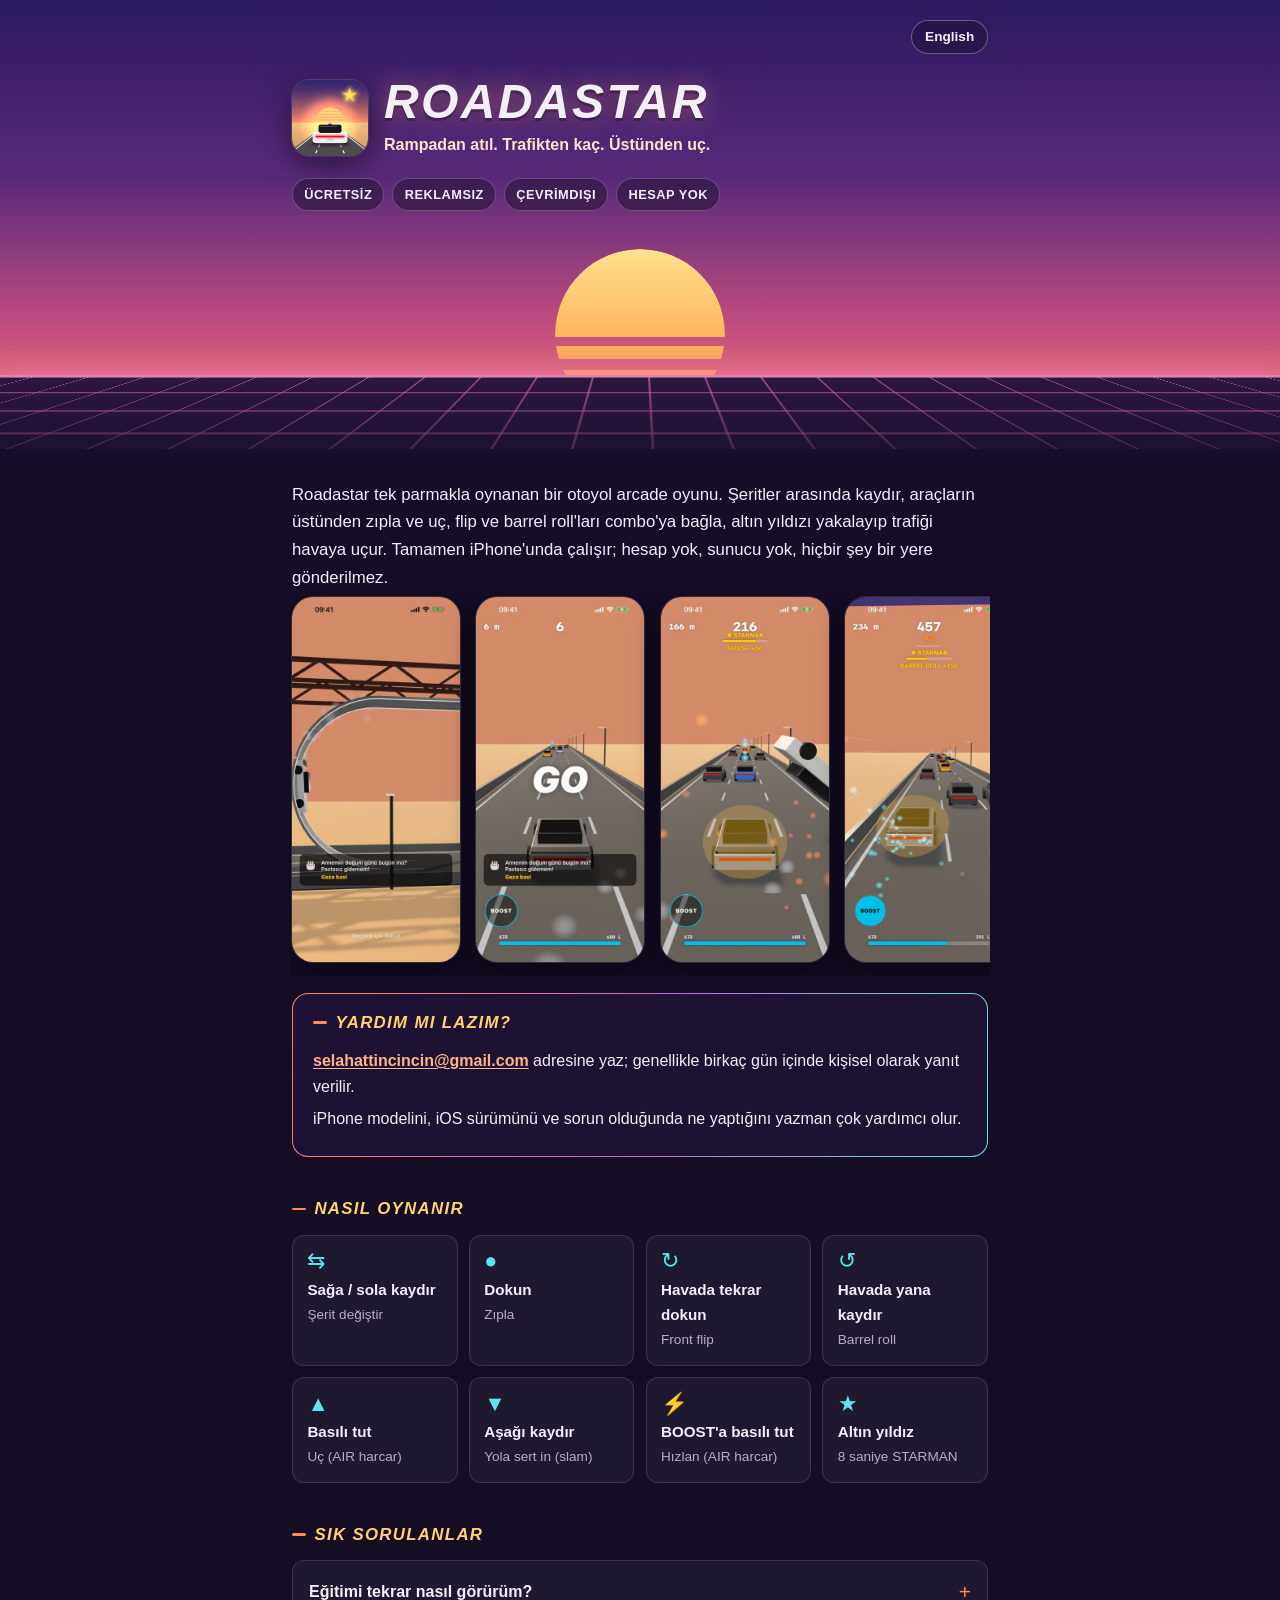
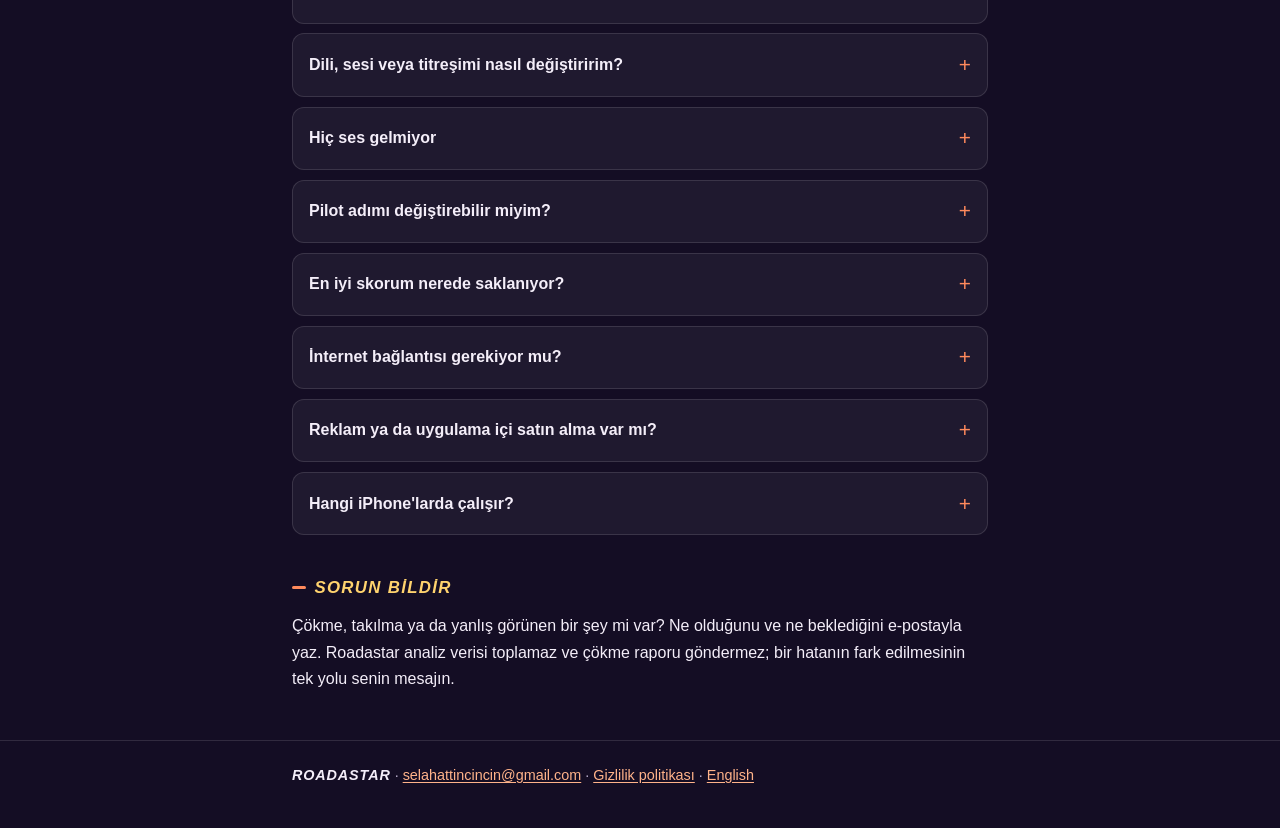
==== tr/index.html @ bf873c93 "Siteyi güncelle (proje f4aca82)" ====
<!doctype html>
<html lang="tr">
<head>
<meta charset="utf-8">
<meta name="viewport" content="width=device-width, initial-scale=1">
<title>Roadastar — Destek</title>
<meta name="description" content="Roadastar destek: nasıl oynanır, ayarlar ve iletişim.">
<meta name="theme-color" content="#2a1a5e">
<link rel="icon" href="../img/icon.png">
<link rel="stylesheet" href="../style.css">
</head>
<body>

<header class="hero">
  <div class="wrap">
    <nav class="topbar"><a class="lang" href="../" hreflang="en">English</a></nav>
    <div class="brand">
      <img src="../img/icon.png" alt="Roadastar uygulama ikonu">
      <div>
        <h1 class="logo">Roadastar</h1>
        <p class="tagline">Rampadan atıl. Trafikten kaç. Üstünden uç.</p>
      </div>
    </div>
    <ul class="chips">
      <li>Ücretsiz</li><li>Reklamsız</li><li>Çevrimdışı</li><li>Hesap yok</li>
    </ul>
  </div>
  <div class="scene" aria-hidden="true"><div class="sun"></div><div class="ground"><div class="grid"></div></div></div>
</header>

<main class="wrap">
  <p class="intro">Roadastar tek parmakla oynanan bir otoyol arcade oyunu. Şeritler arasında kaydır, araçların üstünden
  zıpla ve uç, flip ve barrel roll'ları combo'ya bağla, altın yıldızı yakalayıp trafiği havaya uçur. Tamamen
  iPhone'unda çalışır; hesap yok, sunucu yok, hiçbir şey bir yere gönderilmez.</p>

  <div class="shots" aria-label="Ekran görüntüleri">
    <img src="../img/tr-01.jpg" alt="Tur, rampada baş aşağı başlıyor" loading="lazy">
    <img src="../img/tr-02.jpg" alt="GO: ileride trafikle otoyol" loading="lazy">
    <img src="../img/tr-03.jpg" alt="Altın haleli STARMAN modu" loading="lazy">
    <img src="../img/tr-04.jpg" alt="Combo ve boost" loading="lazy">
  </div>

  <section class="panel help">
    <h2>Yardım mı lazım?</h2>
    <p><a class="mail" href="mailto:selahattincincin@gmail.com">selahattincincin@gmail.com</a> adresine yaz; genellikle birkaç gün içinde kişisel olarak yanıt verilir.</p>
    <p>iPhone modelini, iOS sürümünü ve sorun olduğunda ne yaptığını yazman çok yardımcı olur.</p>
  </section>

  <h2>Nasıl oynanır</h2>
  <ul class="controls">
    <li><span class="g">⇆</span><b>Sağa / sola kaydır</b><span>Şerit değiştir</span></li>
    <li><span class="g">●</span><b>Dokun</b><span>Zıpla</span></li>
    <li><span class="g">↻</span><b>Havada tekrar dokun</b><span>Front flip</span></li>
    <li><span class="g">↺</span><b>Havada yana kaydır</b><span>Barrel roll</span></li>
    <li><span class="g">▲</span><b>Basılı tut</b><span>Uç (AIR harcar)</span></li>
    <li><span class="g">▼</span><b>Aşağı kaydır</b><span>Yola sert in (slam)</span></li>
    <li><span class="g">⚡</span><b>BOOST'a basılı tut</b><span>Hızlan (AIR harcar)</span></li>
    <li><span class="g">★</span><b>Altın yıldız</b><span>8 saniye STARMAN</span></li>
  </ul>

  <h2>Sık sorulanlar</h2>

  <details>
    <summary>Eğitimi tekrar nasıl görürüm?</summary>
    <p>Ana menüde <strong>Nasıl oynanır?</strong>'a dokun ya da profilini açıp <strong>Eğitimi tekrar oyna</strong>'yı seç.
    Açılıştaki rampa sahnesinde ekrana dokunursan doğrudan yola geçersin.</p>
  </details>

  <details>
    <summary>Dili, sesi veya titreşimi nasıl değiştiririm?</summary>
    <p>Ana menünün sol üstündeki profil düğmesine dokun. Sistem, Türkçe ve English arasında geç, sesi aç/kapat,
    motor ve efekt seslerini ayrı ayarla ya da titreşimi kapat. Sağ üstteki hoparlör düğmesi her şeyi tek dokunuşla susturur.</p>
  </details>

  <details>
    <summary>Hiç ses gelmiyor</summary>
    <p>Profilde <strong>Ses açık</strong>'ın açık, iki ses kaydırıcısının da sıfırın üstünde olduğuna bak.
    Roadastar iPhone'un sessiz moduna uyar; sessiz modu kapatıp sesi aç.</p>
  </details>

  <details>
    <summary>Pilot adımı değiştirebilir miyim?</summary>
    <p>Evet. Profilini aç, adı düzenle ve <strong>Kaydet</strong>'e dokun. Harf, rakam ve alt çizgi; 3–14 karakter.
    Adın yanındaki numara değişmez.</p>
  </details>

  <details>
    <summary>En iyi skorum nerede saklanıyor?</summary>
    <p>Yalnızca iPhone'unda. Hesap olmadığı için skorlar başka cihaza taşınmaz; uygulamayı silersen skorlar da silinir.
    Ayrıntısı <a href="privacy.html">gizlilik politikasında</a>.</p>
  </details>

  <details>
    <summary>İnternet bağlantısı gerekiyor mu?</summary>
    <p>Hayır. Oyunun tamamı cihazda çalışır, uçak modunda da oynanır.</p>
  </details>

  <details>
    <summary>Reklam ya da uygulama içi satın alma var mı?</summary>
    <p>Hayır. Reklam, uygulama içi satın alma ya da abonelik yok.</p>
  </details>

  <details>
    <summary>Hangi iPhone'larda çalışır?</summary>
    <p>iOS 18 veya üstü olan her iPhone'da. Oyun dikey kullanım için tasarlandı.</p>
  </details>

  <h2>Sorun bildir</h2>
  <p>Çökme, takılma ya da yanlış görünen bir şey mi var? Ne olduğunu ve ne beklediğini e-postayla yaz. Roadastar analiz
  verisi toplamaz ve çökme raporu göndermez; bir hatanın fark edilmesinin tek yolu senin mesajın.</p>
</main>

<footer>
  <div class="wrap">
    <span class="logo-sm">ROADASTAR</span> ·
    <a href="mailto:selahattincincin@gmail.com">selahattincincin@gmail.com</a> ·
    <a href="privacy.html">Gizlilik politikası</a> ·
    <a href="../" hreflang="en">English</a>
  </div>
</footer>
</body>
</html>
---- style.css ----
/* Roadastar — destek ve gizlilik sayfaları. Oyunun gün batımı paleti; harici font/kaynak yok. */

:root {
  color-scheme: dark;
  --bg: #140d24;
  --bg-2: #1d1233;
  --panel: rgba(255, 255, 255, 0.05);
  --line: rgba(255, 255, 255, 0.12);
  --fg: #f4eef9;
  --muted: #b8adca;
  --accent: #ff8a5c;   /* gün batımı turuncusu */
  --accent-2: #c86dd7; /* gökyüzü moru */
  --gold: #ffd36e;     /* STARMAN altını */
  --cyan: #5fe3f0;     /* AIR / BOOST */
  --link: #ffb38a;
  --radius: 16px;
}

* { box-sizing: border-box; }

html { background: var(--bg); }

body {
  margin: 0;
  font: 16px/1.65 -apple-system, BlinkMacSystemFont, "Segoe UI", Roboto, sans-serif;
  color: var(--fg);
  background: linear-gradient(180deg, var(--bg-2) 0, var(--bg) 40rem);
}

a { color: var(--link); text-underline-offset: 2px; }
a:hover { color: var(--gold); }

.wrap { max-width: 46rem; margin: 0 auto; padding: 0 1.25rem; }

/* ---------- Hero: gün batımı, retro güneş, yol ızgarası ---------- */

.hero {
  position: relative;
  overflow: hidden;
  padding: 1.25rem 0 0;
  background: linear-gradient(180deg, #2a1a5e 0%, #5a2a7a 40%, #c8507e 75%, #ff9a62 100%);
}

.topbar { display: flex; justify-content: flex-end; }
.lang {
  font-size: 0.85rem; font-weight: 600; text-decoration: none; color: var(--fg);
  padding: 0.3rem 0.8rem; border: 1px solid rgba(255, 255, 255, 0.3); border-radius: 999px;
  background: rgba(20, 13, 36, 0.35); backdrop-filter: blur(6px);
}
.lang:hover { color: var(--gold); border-color: var(--gold); }

.brand { position: relative; z-index: 2; display: flex; align-items: center; gap: 1rem; margin-top: 1.5rem; }
.brand img {
  width: 76px; height: 76px; border-radius: 18px;
  box-shadow: 0 10px 30px rgba(0, 0, 0, 0.45), 0 0 0 1px rgba(255, 255, 255, 0.15);
}
.logo {
  margin: 0; font-size: clamp(2rem, 7vw, 3rem); line-height: 1;
  font-weight: 900; font-style: italic; letter-spacing: 0.05em; text-transform: uppercase;
  text-shadow: 0 3px 0 rgba(0, 0, 0, 0.25), 0 0 24px rgba(255, 154, 98, 0.45);
}
.tagline { margin: 0.35rem 0 0; font-weight: 600; color: #ffe2cf; }

.chips { position: relative; z-index: 2; display: flex; flex-wrap: wrap; gap: 0.5rem; margin: 1.25rem 0 0; padding: 0; list-style: none; }
.chips li {
  font-size: 0.8rem; font-weight: 700; letter-spacing: 0.04em; text-transform: uppercase;
  padding: 0.3rem 0.7rem; border-radius: 999px;
  background: rgba(20, 13, 36, 0.45); border: 1px solid rgba(255, 255, 255, 0.22);
}

/* Güneş sahnenin içinde kalır; alt kısmı zeminin arkasına batar */
.scene { position: relative; height: 230px; margin-top: 0.5rem; }
.sun {
  position: absolute; left: 50%; bottom: 30px; width: 170px; height: 170px; transform: translateX(-50%);
  border-radius: 50%;
  background: linear-gradient(180deg, #ffe08a 0%, #ffb35c 55%, #ff7a6b 100%);
  box-shadow: 0 0 60px rgba(255, 170, 100, 0.55);
  -webkit-mask-image: linear-gradient(180deg, #000 0 52%, transparent 52% 57%, #000 57% 65%, transparent 65% 71%, #000 71% 78%, transparent 78% 85%, #000 85% 91%, transparent 91%);
          mask-image: linear-gradient(180deg, #000 0 52%, transparent 52% 57%, #000 57% 65%, transparent 65% 71%, #000 71% 78%, transparent 78% 85%, #000 85% 91%, transparent 91%);
}
.ground {
  position: absolute; left: 0; right: 0; bottom: 0; height: 74px; overflow: hidden;
  background: linear-gradient(180deg, #2b1640, var(--bg-2));
  border-top: 2px solid rgba(255, 150, 200, 0.85);
  box-shadow: 0 -6px 24px rgba(255, 120, 190, 0.45);
}
.grid {
  position: absolute; left: -50%; right: -50%; top: 0; height: 150px;
  background-image:
    linear-gradient(rgba(255, 120, 190, 0.55) 2px, transparent 2px),
    linear-gradient(90deg, rgba(255, 120, 190, 0.55) 2px, transparent 2px);
  background-size: 56px 26px;
  transform: perspective(260px) rotateX(58deg);
  transform-origin: top;
  -webkit-mask-image: linear-gradient(180deg, #000, transparent 95%);
          mask-image: linear-gradient(180deg, #000, transparent 95%);
}

/* ---------- İçerik ---------- */

main { padding-bottom: 4rem; }
.intro { font-size: 1.05rem; margin: 2rem 0 0; }

h2 {
  margin: 2.6rem 0 0.9rem; font-size: 1.05rem; line-height: 1.3;
  font-weight: 900; font-style: italic; letter-spacing: 0.08em; text-transform: uppercase;
  color: var(--gold);
}
h2::before { content: ""; display: inline-block; width: 0.9rem; height: 0.18rem; margin: 0 0.5rem 0.25rem 0; background: var(--accent); border-radius: 2px; }
h3 { margin: 0; font-size: 1rem; line-height: 1.35; }

.panel {
  background: var(--panel); border: 1px solid var(--line); border-radius: var(--radius);
  padding: 1.1rem 1.25rem; margin: 1rem 0;
}

/* Yardım kartı: degrade çerçeve */
.help {
  border: 1.5px solid transparent;
  background:
    linear-gradient(var(--bg-2), var(--bg-2)) padding-box,
    linear-gradient(110deg, var(--accent), var(--accent-2), var(--cyan)) border-box;
}
.help h2 { margin-top: 0; }
.help p { margin: 0.35rem 0; }
.mail { font-weight: 700; }

/* Ekran görüntüleri şeridi */
.shots {
  display: flex; gap: 0.9rem; overflow-x: auto; scroll-snap-type: x mandatory;
  padding: 0.25rem 0.1rem 0.9rem; margin: 0 -0.1rem;
}
.shots img {
  flex: 0 0 auto; width: 170px; height: auto; border-radius: 22px; scroll-snap-align: start;
  border: 1px solid var(--line); box-shadow: 0 12px 28px rgba(0, 0, 0, 0.45);
}

/* Kontrol kartları */
.controls { display: grid; grid-template-columns: repeat(auto-fit, minmax(150px, 1fr)); gap: 0.7rem; margin: 0; padding: 0; list-style: none; }
.controls li {
  display: flex; flex-direction: column; gap: 0.15rem;
  padding: 0.8rem 0.9rem; border-radius: 12px; background: var(--panel); border: 1px solid var(--line);
}
.controls .g { font-size: 1.35rem; line-height: 1.2; color: var(--cyan); }
.controls b { font-size: 0.95rem; }
.controls span { font-size: 0.85rem; color: var(--muted); }

/* SSS: açılır sorular */
details {
  background: var(--panel); border: 1px solid var(--line); border-radius: 12px;
  margin: 0.6rem 0; padding: 0 1rem;
}
details[open] { border-color: rgba(255, 138, 92, 0.55); }
summary {
  cursor: pointer; list-style: none; display: flex; justify-content: space-between; align-items: center; gap: 1rem;
  padding: 0.85rem 0; font-weight: 700;
}
summary::-webkit-details-marker { display: none; }
summary::after { content: "+"; font-size: 1.3rem; font-weight: 400; color: var(--accent); transition: transform 0.2s; }
details[open] summary::after { transform: rotate(45deg); }
details p { margin: 0 0 0.9rem; color: #e3dbec; }

/* Gizlilik: özet rozetleri ve tablo */
.facts { display: grid; grid-template-columns: repeat(auto-fit, minmax(140px, 1fr)); gap: 0.6rem; margin: 1.5rem 0 0; padding: 0; list-style: none; }
.facts li {
  padding: 0.75rem 0.85rem; border-radius: 12px; background: var(--panel); border: 1px solid var(--line);
  font-weight: 700; font-size: 0.92rem;
}
.facts li::before { content: "✓"; display: block; color: var(--cyan); font-size: 1.1rem; }

.updated { color: var(--muted); margin: 0.4rem 0 0; font-size: 0.9rem; position: relative; z-index: 2; }

.table-wrap { overflow-x: auto; border: 1px solid var(--line); border-radius: 12px; }
table { width: 100%; border-collapse: collapse; font-size: 0.93rem; }
th, td { text-align: left; vertical-align: top; padding: 0.65rem 0.8rem; }
th { background: rgba(255, 255, 255, 0.06); color: var(--gold); font-weight: 700; font-size: 0.8rem; letter-spacing: 0.05em; text-transform: uppercase; }
tr + tr td { border-top: 1px solid var(--line); }

ul.plain { padding-left: 1.2rem; }
ul.plain li { margin: 0.35rem 0; }
p { margin: 0.6rem 0; }

footer {
  border-top: 1px solid var(--line); margin-top: 3rem; padding: 1.4rem 0 2.5rem;
  color: var(--muted); font-size: 0.9rem;
}
footer .logo-sm { font-weight: 900; font-style: italic; letter-spacing: 0.06em; color: var(--fg); }

@media (max-width: 480px) {
  .brand img { width: 64px; height: 64px; border-radius: 15px; }
  .scene { height: 190px; }
  .sun { width: 140px; height: 140px; bottom: 26px; }
  .ground { height: 60px; }
  .shots img { width: 150px; }
}

@media (prefers-reduced-motion: reduce) {
  summary::after { transition: none; }
}
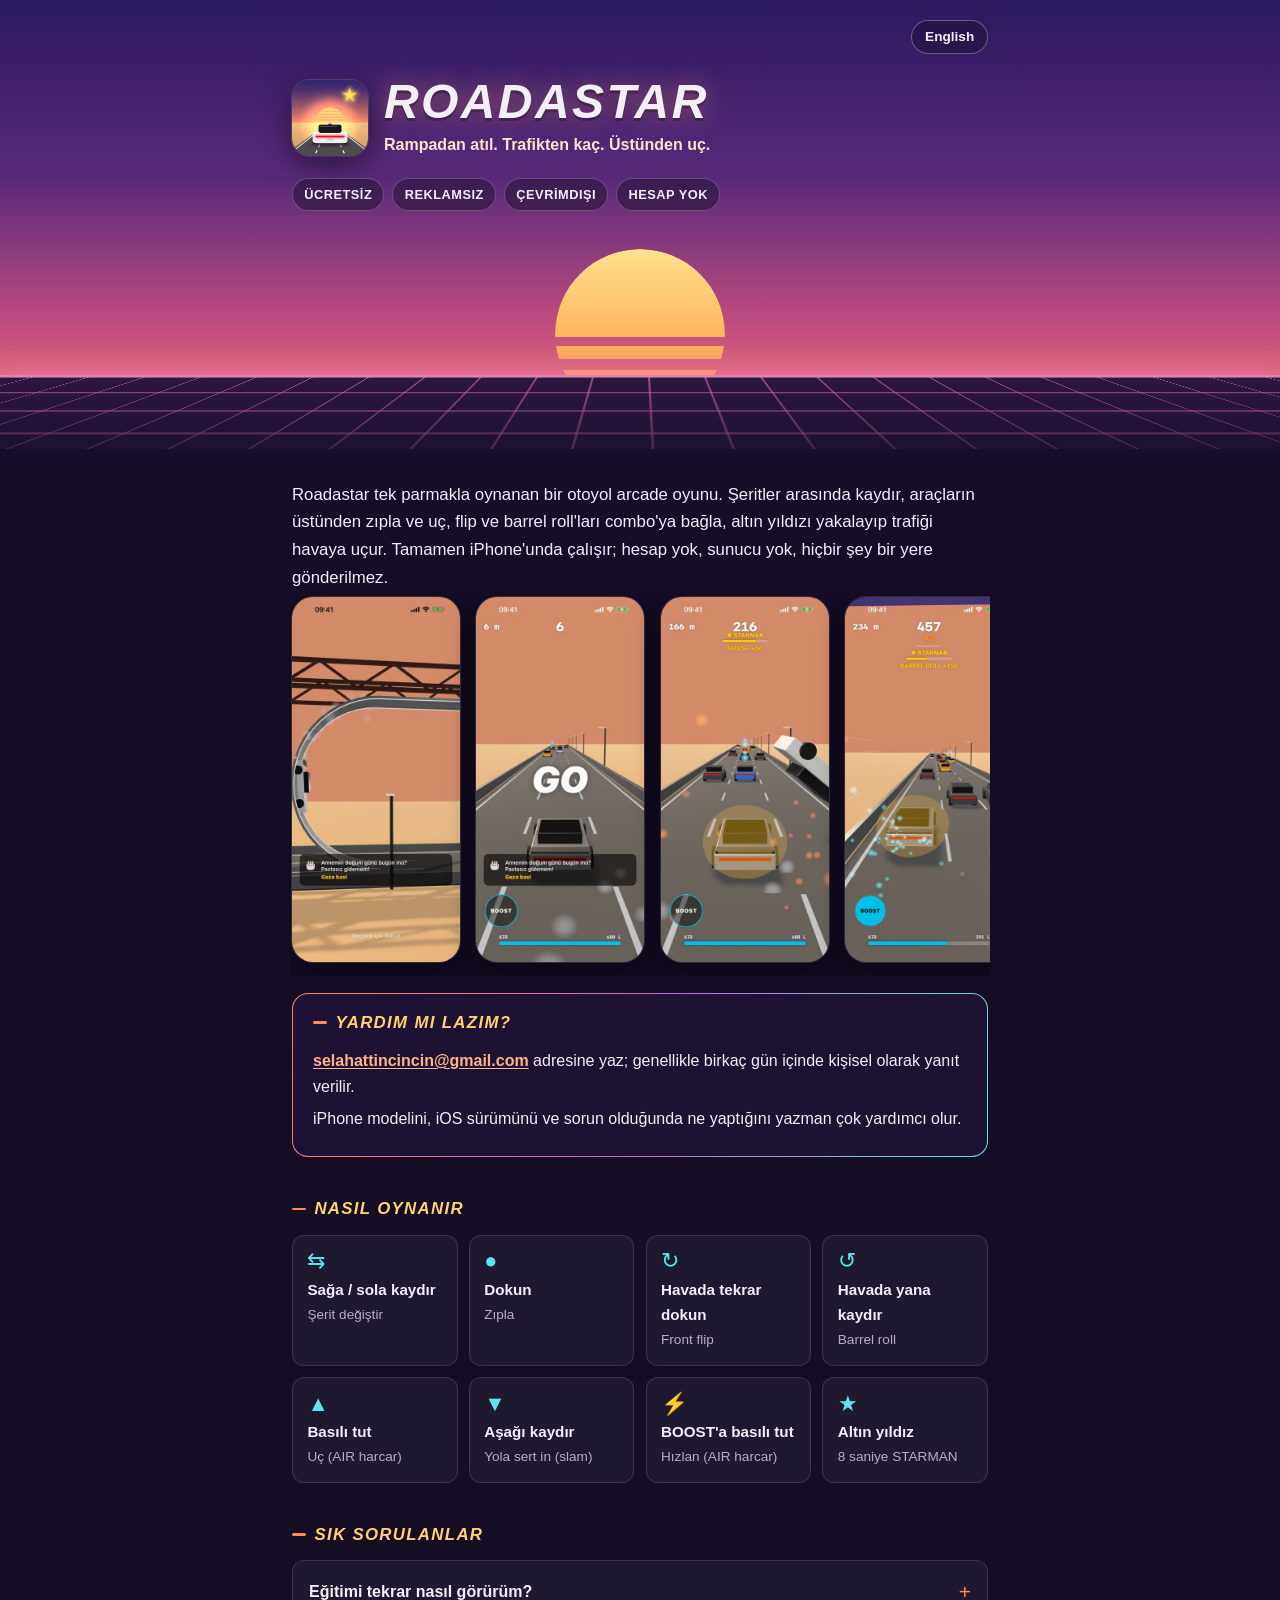
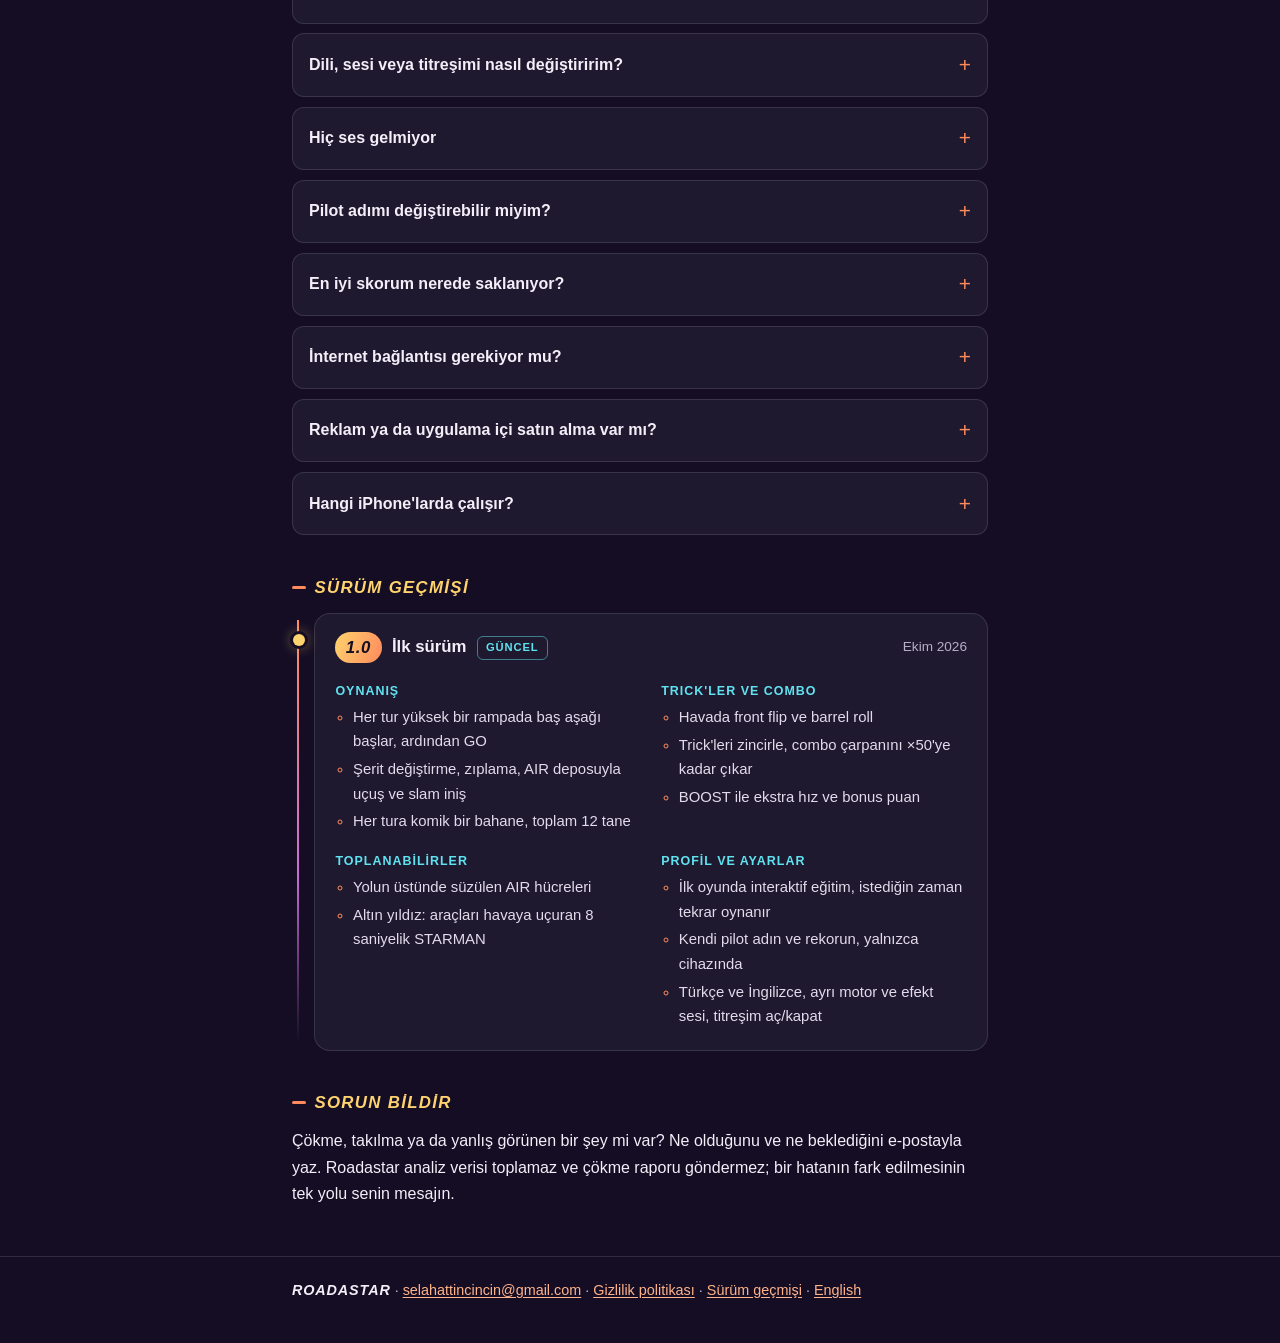
==== commit fc8e6d77: "Siteyi güncelle (proje b431b45)" ====
--- a/tr/index.html
+++ b/tr/index.html
@@ -105,6 +105,51 @@
     <p>iOS 18 veya üstü olan her iPhone'da. Oyun dikey kullanım için tasarlandı.</p>
   </details>
 
+  <h2 id="surum-gecmisi">Sürüm geçmişi</h2>
+  <ol class="releases">
+    <li class="release panel">
+      <div class="release-head">
+        <span class="ver">1.0</span>
+        <h3>İlk sürüm</h3>
+        <span class="tag">Güncel</span>
+        <span class="date">Ekim 2026</span>
+      </div>
+      <div class="changes">
+        <div>
+          <h4>Oynanış</h4>
+          <ul>
+            <li>Her tur yüksek bir rampada baş aşağı başlar, ardından GO</li>
+            <li>Şerit değiştirme, zıplama, AIR deposuyla uçuş ve slam iniş</li>
+            <li>Her tura komik bir bahane, toplam 12 tane</li>
+          </ul>
+        </div>
+        <div>
+          <h4><span lang="en">Trick</span>'ler ve combo</h4>
+          <ul>
+            <li>Havada front flip ve barrel roll</li>
+            <li>Trick'leri zincirle, combo çarpanını ×50'ye kadar çıkar</li>
+            <li>BOOST ile ekstra hız ve bonus puan</li>
+          </ul>
+        </div>
+        <div>
+          <h4>Toplanabilirler</h4>
+          <ul>
+            <li>Yolun üstünde süzülen AIR hücreleri</li>
+            <li>Altın yıldız: araçları havaya uçuran 8 saniyelik STARMAN</li>
+          </ul>
+        </div>
+        <div>
+          <h4>Profil ve ayarlar</h4>
+          <ul>
+            <li>İlk oyunda interaktif eğitim, istediğin zaman tekrar oynanır</li>
+            <li>Kendi pilot adın ve rekorun, yalnızca cihazında</li>
+            <li>Türkçe ve İngilizce, ayrı motor ve efekt sesi, titreşim aç/kapat</li>
+          </ul>
+        </div>
+      </div>
+    </li>
+  </ol>
+
   <h2>Sorun bildir</h2>
   <p>Çökme, takılma ya da yanlış görünen bir şey mi var? Ne olduğunu ve ne beklediğini e-postayla yaz. Roadastar analiz
   verisi toplamaz ve çökme raporu göndermez; bir hatanın fark edilmesinin tek yolu senin mesajın.</p>
@@ -115,6 +160,7 @@
     <span class="logo-sm">ROADASTAR</span> ·
     <a href="mailto:selahattincincin@gmail.com">selahattincincin@gmail.com</a> ·
     <a href="privacy.html">Gizlilik politikası</a> ·
+    <a href="#surum-gecmisi">Sürüm geçmişi</a> ·
     <a href="../" hreflang="en">English</a>
   </div>
 </footer>
--- a/style.css
+++ b/style.css
@@ -145,6 +145,38 @@
 .controls b { font-size: 0.95rem; }
 .controls span { font-size: 0.85rem; color: var(--muted); }
 
+/* Sürüm geçmişi: zaman çizelgesi */
+.releases { margin: 0; padding: 0 0 0 1.4rem; list-style: none; position: relative; }
+.releases::before {
+  content: ""; position: absolute; left: 0.3rem; top: 0.4rem; bottom: 0.4rem; width: 2px;
+  background: linear-gradient(180deg, var(--accent), var(--accent-2) 60%, transparent);
+}
+.release { position: relative; margin: 0 0 1rem; }
+.release::before {
+  content: ""; position: absolute; left: -1.38rem; top: 1.25rem; width: 0.75rem; height: 0.75rem; border-radius: 50%;
+  background: var(--gold); box-shadow: 0 0 0 3px var(--bg), 0 0 14px rgba(255, 211, 110, 0.8);
+}
+.release-head { display: flex; flex-wrap: wrap; align-items: center; gap: 0.4rem 0.65rem; }
+.ver {
+  font-weight: 900; font-style: italic; letter-spacing: 0.04em; font-size: 1.05rem;
+  padding: 0.12rem 0.65rem; border-radius: 999px; color: var(--bg);
+  background: linear-gradient(110deg, var(--gold), var(--accent));
+}
+.release-head h3 { font-size: 1.05rem; }
+.tag {
+  font-size: 0.7rem; font-weight: 800; letter-spacing: 0.08em; text-transform: uppercase;
+  padding: 0.12rem 0.5rem; border-radius: 6px; color: var(--cyan); border: 1px solid rgba(95, 227, 240, 0.5);
+}
+.date { margin-left: auto; color: var(--muted); font-size: 0.85rem; }
+.changes { display: grid; grid-template-columns: repeat(auto-fit, minmax(200px, 1fr)); gap: 0.4rem 1.25rem; margin-top: 0.6rem; }
+.changes h4 {
+  margin: 0.5rem 0 0.2rem; font-size: 0.78rem; font-weight: 800; letter-spacing: 0.08em; text-transform: uppercase;
+  color: var(--cyan);
+}
+.changes ul { margin: 0; padding-left: 1.1rem; }
+.changes li { margin: 0.2rem 0; font-size: 0.93rem; color: #e3dbec; }
+.changes li::marker { color: var(--accent); }
+
 /* SSS: açılır sorular */
 details {
   background: var(--panel); border: 1px solid var(--line); border-radius: 12px;
@@ -192,6 +224,7 @@
   .sun { width: 140px; height: 140px; bottom: 26px; }
   .ground { height: 60px; }
   .shots img { width: 150px; }
+  .date { margin-left: 0; width: 100%; }
 }
 
 @media (prefers-reduced-motion: reduce) {
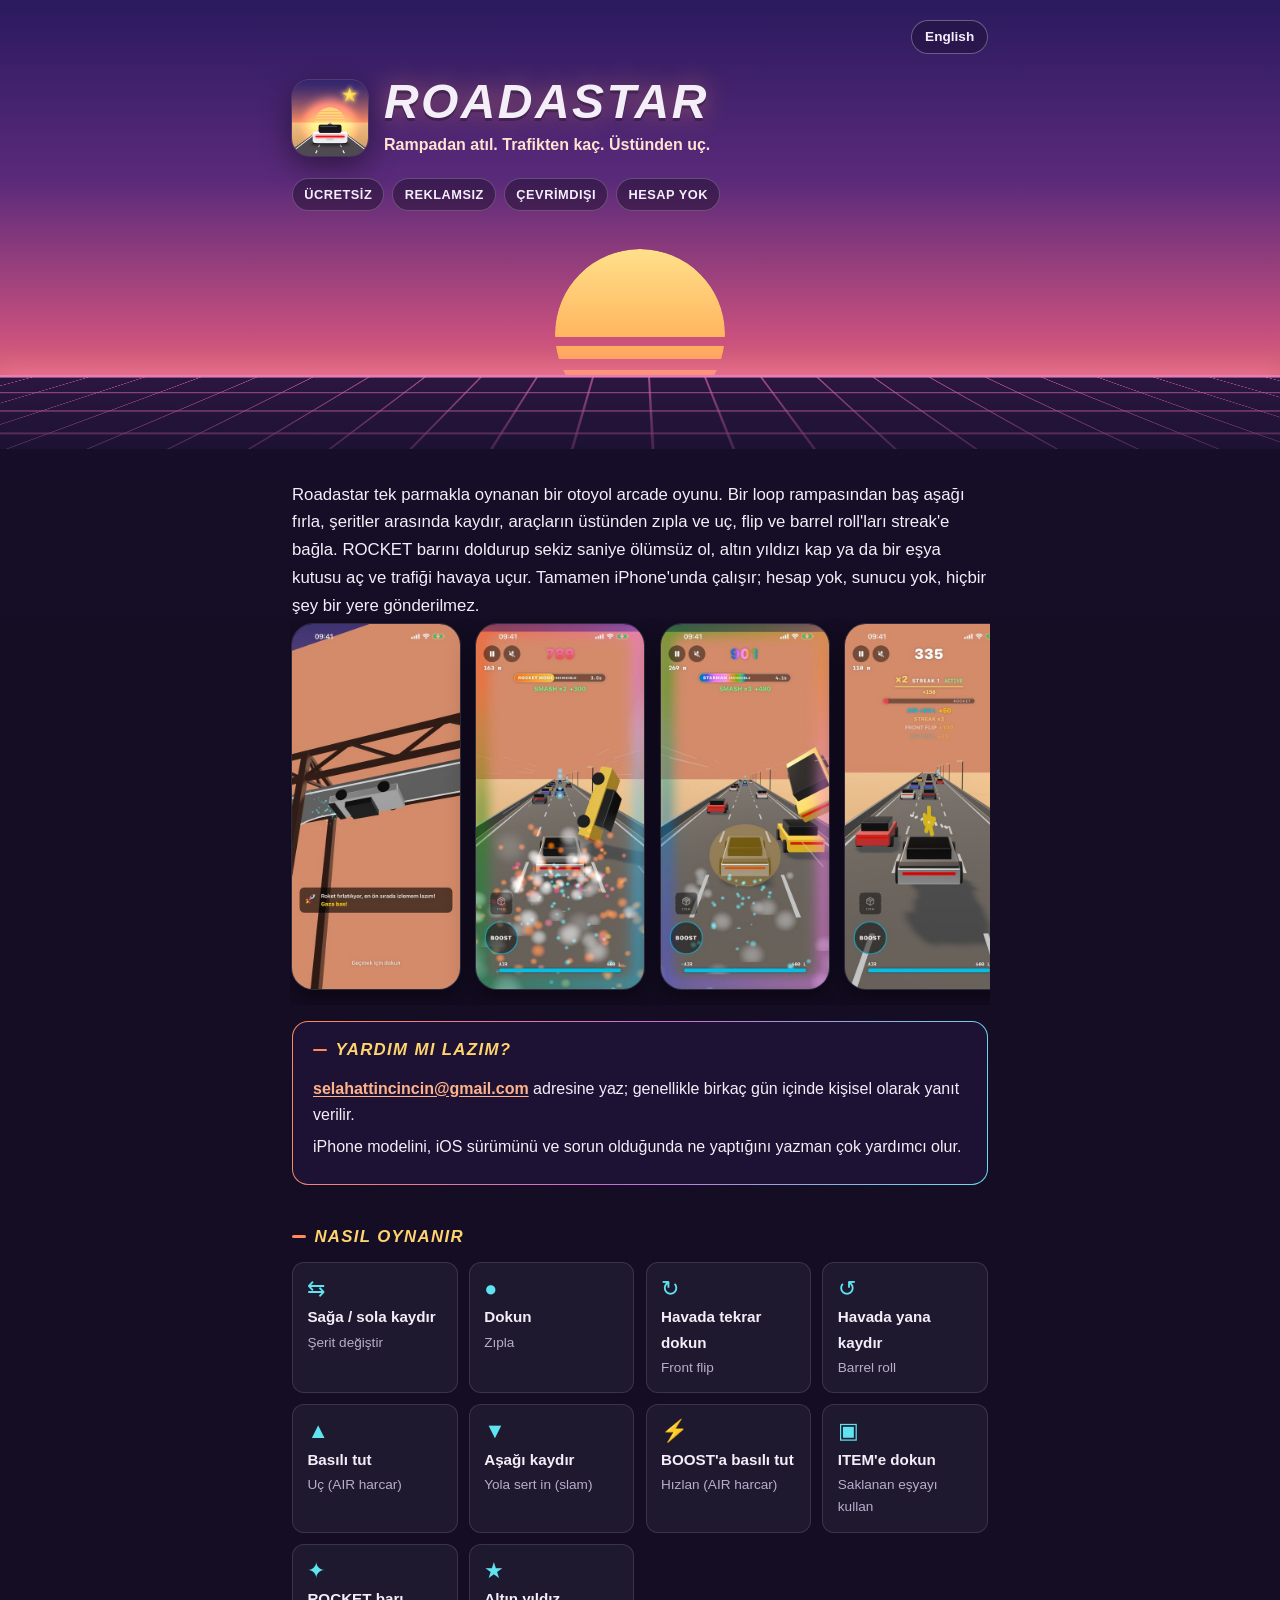
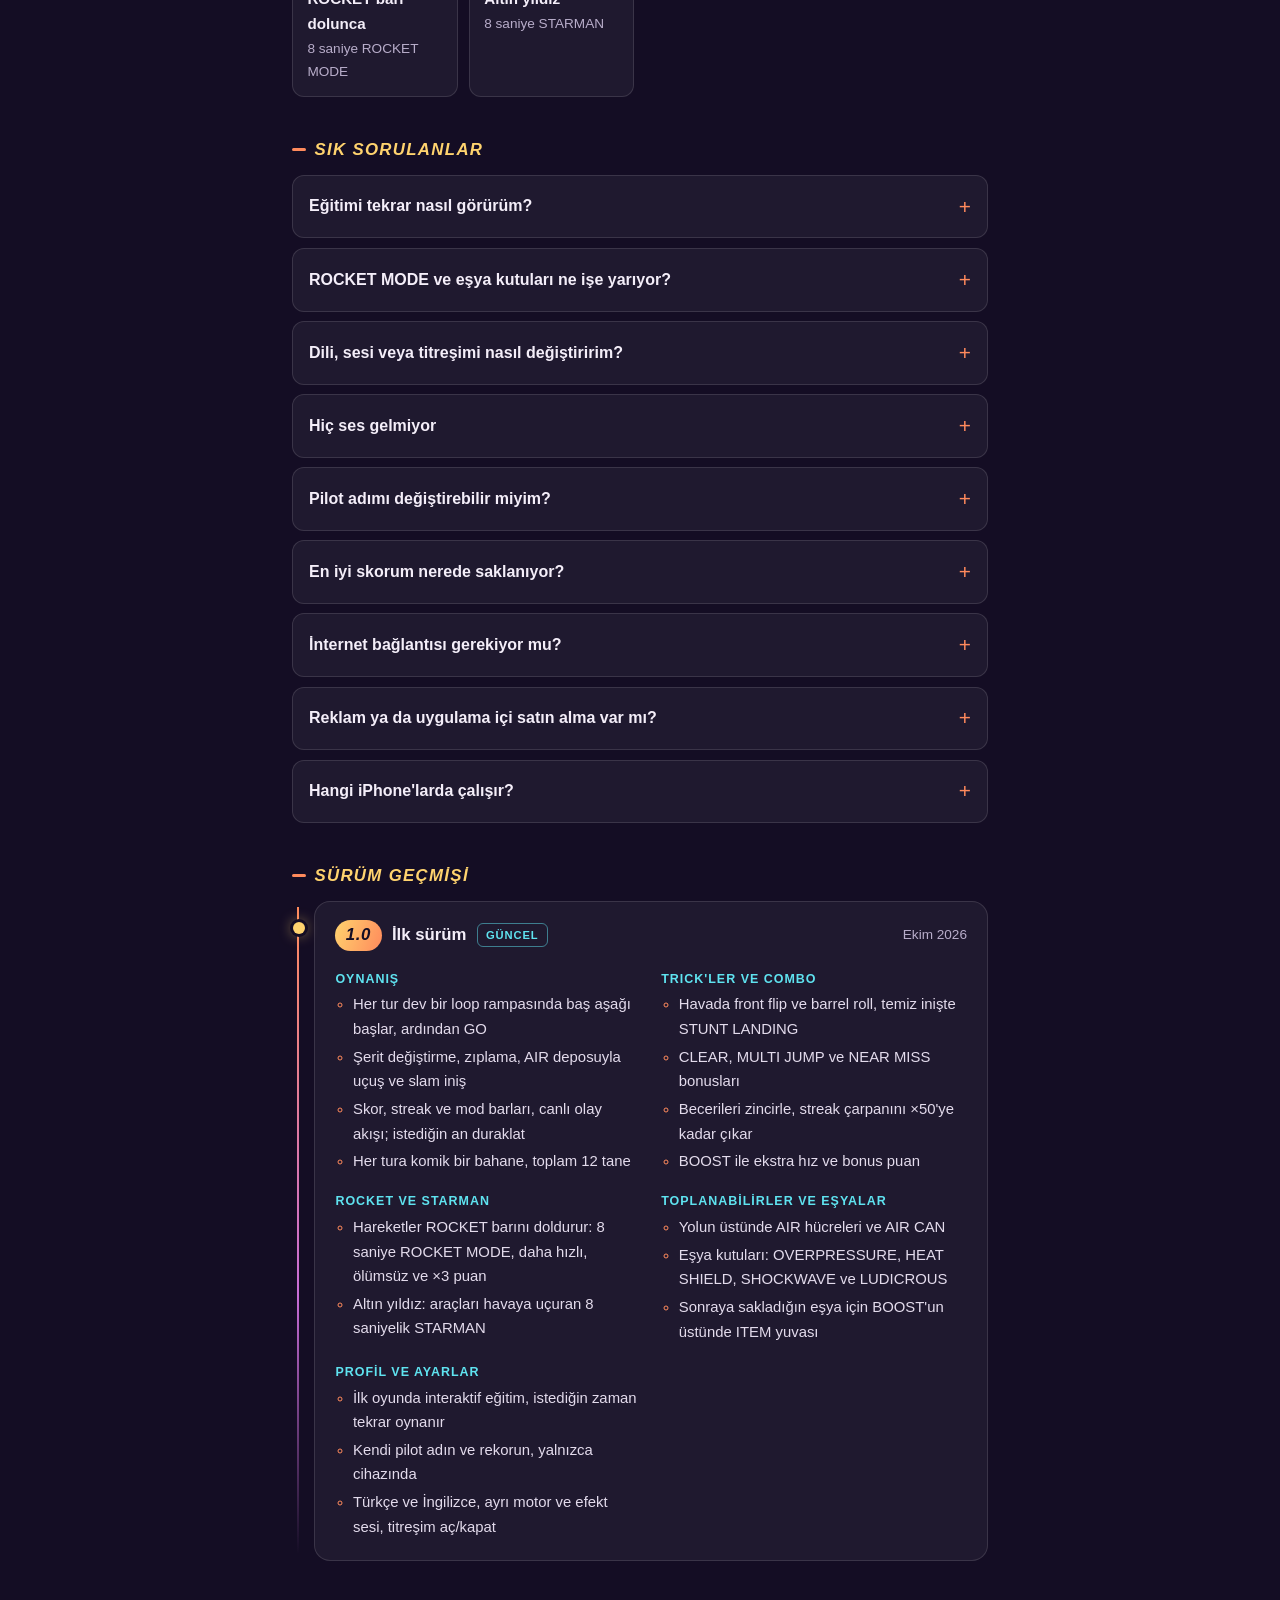
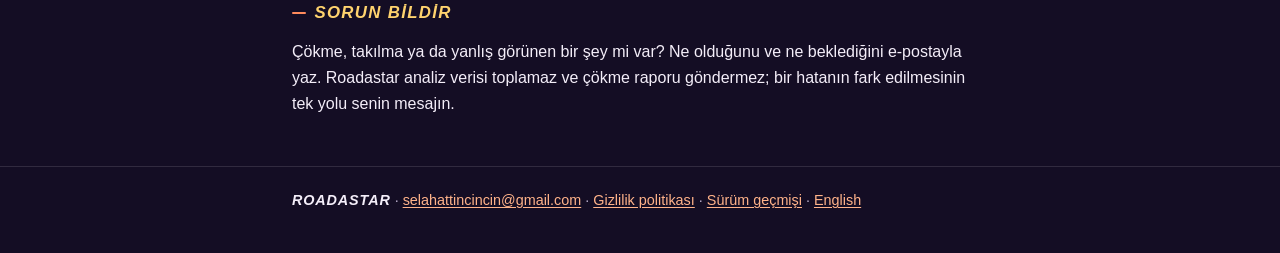
==== commit 2043a46a: "Siteyi güncelle (proje 019bb9a)" ====
--- a/tr/index.html
+++ b/tr/index.html
@@ -1,4 +1,5 @@
 <!doctype html>
+<!-- scripts/build_site.py ile üretilir: yapı site/templates, metinler site/locales. Elle düzenleme. -->
 <html lang="tr">
 <head>
 <meta charset="utf-8">
@@ -8,6 +9,9 @@
 <meta name="theme-color" content="#2a1a5e">
 <link rel="icon" href="../img/icon.png">
 <link rel="stylesheet" href="../style.css">
+<link rel="alternate" hreflang="en" href="https://selahattincincin.github.io/roadastar/">
+<link rel="alternate" hreflang="tr" href="https://selahattincincin.github.io/roadastar/tr/">
+<link rel="alternate" hreflang="x-default" href="https://selahattincincin.github.io/roadastar/">
 </head>
 <body>
 
@@ -29,15 +33,15 @@
 </header>
 
 <main class="wrap">
-  <p class="intro">Roadastar tek parmakla oynanan bir otoyol arcade oyunu. Şeritler arasında kaydır, araçların üstünden
-  zıpla ve uç, flip ve barrel roll'ları combo'ya bağla, altın yıldızı yakalayıp trafiği havaya uçur. Tamamen
-  iPhone'unda çalışır; hesap yok, sunucu yok, hiçbir şey bir yere gönderilmez.</p>
+  <p class="intro">Roadastar tek parmakla oynanan bir otoyol arcade oyunu. Bir loop rampasından baş aşağı fırla, şeritler arasında kaydır, araçların üstünden zıpla ve uç, flip ve barrel roll'ları streak'e bağla. ROCKET barını doldurup sekiz saniye ölümsüz ol, altın yıldızı kap ya da bir eşya kutusu aç ve trafiği havaya uçur. Tamamen iPhone'unda çalışır; hesap yok, sunucu yok, hiçbir şey bir yere gönderilmez.</p>
 
   <div class="shots" aria-label="Ekran görüntüleri">
-    <img src="../img/tr-01.jpg" alt="Tur, rampada baş aşağı başlıyor" loading="lazy">
-    <img src="../img/tr-02.jpg" alt="GO: ileride trafikle otoyol" loading="lazy">
+    <img src="../img/tr-01.jpg" alt="Tur, loop rampasında baş aşağı başlıyor" loading="lazy">
+    <img src="../img/tr-02.jpg" alt="ROCKET MODE: gökkuşağı parıltısı ve havaya uçan araçlar" loading="lazy">
     <img src="../img/tr-03.jpg" alt="Altın haleli STARMAN modu" loading="lazy">
-    <img src="../img/tr-04.jpg" alt="Combo ve boost" loading="lazy">
+    <img src="../img/tr-04.jpg" alt="×2 streak ile front flip" loading="lazy">
+    <img src="../img/tr-05.jpg" alt="SHOCKWAVE bütün araçları yoldan savuruyor" loading="lazy">
+    <img src="../img/tr-06.jpg" alt="Pilot adı ve rekorla ana menü" loading="lazy">
   </div>
 
   <section class="panel help">
@@ -55,6 +59,8 @@
     <li><span class="g">▲</span><b>Basılı tut</b><span>Uç (AIR harcar)</span></li>
     <li><span class="g">▼</span><b>Aşağı kaydır</b><span>Yola sert in (slam)</span></li>
     <li><span class="g">⚡</span><b>BOOST'a basılı tut</b><span>Hızlan (AIR harcar)</span></li>
+    <li><span class="g">▣</span><b>ITEM'e dokun</b><span>Saklanan eşyayı kullan</span></li>
+    <li><span class="g">✦</span><b>ROCKET barı dolunca</b><span>8 saniye ROCKET MODE</span></li>
     <li><span class="g">★</span><b>Altın yıldız</b><span>8 saniye STARMAN</span></li>
   </ul>
 
@@ -62,32 +68,32 @@
 
   <details>
     <summary>Eğitimi tekrar nasıl görürüm?</summary>
-    <p>Ana menüde <strong>Nasıl oynanır?</strong>'a dokun ya da profilini açıp <strong>Eğitimi tekrar oyna</strong>'yı seç.
-    Açılıştaki rampa sahnesinde ekrana dokunursan doğrudan yola geçersin.</p>
+    <p>Ana menüde <strong>Nasıl oynanır?</strong>'a dokun ya da profilini açıp <strong>Eğitimi tekrar oyna</strong>'yı seç. Açılıştaki rampa sahnesinde ekrana dokunursan doğrudan yola geçersin.</p>
+  </details>
+
+  <details>
+    <summary>ROCKET MODE ve eşya kutuları ne işe yarıyor?</summary>
+    <p>Trick'ler, kıl payı kaçışlar ve üstünden atladığın araçlar üstteki ROCKET barını doldurur. Bar dolunca 8 saniyelik <strong>ROCKET MODE</strong> başlar: daha hızlısın, ölümsüzsün ve puanlar üç kat. Yoldaki eşya kutuları AIR'ini doldurur ya da hemen <strong>HEAT SHIELD</strong> verir; <strong>SHOCKWAVE</strong> ve <strong>LUDICROUS</strong> ise BOOST'un üstündeki ITEM yuvasına girer, gerektiğinde dokun.</p>
   </details>
 
   <details>
     <summary>Dili, sesi veya titreşimi nasıl değiştiririm?</summary>
-    <p>Ana menünün sol üstündeki profil düğmesine dokun. Sistem, Türkçe ve English arasında geç, sesi aç/kapat,
-    motor ve efekt seslerini ayrı ayarla ya da titreşimi kapat. Sağ üstteki hoparlör düğmesi her şeyi tek dokunuşla susturur.</p>
+    <p>Ana menünün sol üstündeki profil düğmesine dokun. Sistem, Türkçe ve English arasında geç, sesi aç/kapat, motor ve efekt seslerini ayrı ayarla ya da titreşimi kapat. Sağ üstteki hoparlör düğmesi her şeyi tek dokunuşla susturur.</p>
   </details>
 
   <details>
     <summary>Hiç ses gelmiyor</summary>
-    <p>Profilde <strong>Ses açık</strong>'ın açık, iki ses kaydırıcısının da sıfırın üstünde olduğuna bak.
-    Roadastar iPhone'un sessiz moduna uyar; sessiz modu kapatıp sesi aç.</p>
+    <p>Profilde <strong>Ses açık</strong>'ın açık, iki ses kaydırıcısının da sıfırın üstünde olduğuna bak. Roadastar iPhone'un sessiz moduna uyar; sessiz modu kapatıp sesi aç.</p>
   </details>
 
   <details>
     <summary>Pilot adımı değiştirebilir miyim?</summary>
-    <p>Evet. Profilini aç, adı düzenle ve <strong>Kaydet</strong>'e dokun. Harf, rakam ve alt çizgi; 3–14 karakter.
-    Adın yanındaki numara değişmez.</p>
+    <p>Evet. Profilini aç, adı düzenle ve <strong>Kaydet</strong>'e dokun. Harf, rakam ve alt çizgi; 3–14 karakter. Adın yanındaki numara değişmez.</p>
   </details>
 
   <details>
     <summary>En iyi skorum nerede saklanıyor?</summary>
-    <p>Yalnızca iPhone'unda. Hesap olmadığı için skorlar başka cihaza taşınmaz; uygulamayı silersen skorlar da silinir.
-    Ayrıntısı <a href="privacy.html">gizlilik politikasında</a>.</p>
+    <p>Yalnızca iPhone'unda. Hesap olmadığı için skorlar başka cihaza taşınmaz; uygulamayı silersen skorlar da silinir. Ayrıntısı <a href="privacy.html">gizlilik politikasında</a>.</p>
   </details>
 
   <details>
@@ -118,24 +124,34 @@
         <div>
           <h4>Oynanış</h4>
           <ul>
-            <li>Her tur yüksek bir rampada baş aşağı başlar, ardından GO</li>
+            <li>Her tur dev bir loop rampasında baş aşağı başlar, ardından GO</li>
             <li>Şerit değiştirme, zıplama, AIR deposuyla uçuş ve slam iniş</li>
+            <li>Skor, streak ve mod barları, canlı olay akışı; istediğin an duraklat</li>
             <li>Her tura komik bir bahane, toplam 12 tane</li>
           </ul>
         </div>
         <div>
           <h4><span lang="en">Trick</span>'ler ve combo</h4>
           <ul>
-            <li>Havada front flip ve barrel roll</li>
-            <li>Trick'leri zincirle, combo çarpanını ×50'ye kadar çıkar</li>
+            <li>Havada front flip ve barrel roll, temiz inişte STUNT LANDING</li>
+            <li>CLEAR, MULTI JUMP ve NEAR MISS bonusları</li>
+            <li>Becerileri zincirle, streak çarpanını ×50'ye kadar çıkar</li>
             <li>BOOST ile ekstra hız ve bonus puan</li>
           </ul>
         </div>
         <div>
-          <h4>Toplanabilirler</h4>
+          <h4>ROCKET ve STARMAN</h4>
           <ul>
-            <li>Yolun üstünde süzülen AIR hücreleri</li>
+            <li>Hareketler ROCKET barını doldurur: 8 saniye ROCKET MODE, daha hızlı, ölümsüz ve ×3 puan</li>
             <li>Altın yıldız: araçları havaya uçuran 8 saniyelik STARMAN</li>
+          </ul>
+        </div>
+        <div>
+          <h4>Toplanabilirler ve eşyalar</h4>
+          <ul>
+            <li>Yolun üstünde AIR hücreleri ve AIR CAN</li>
+            <li>Eşya kutuları: OVERPRESSURE, HEAT SHIELD, SHOCKWAVE ve LUDICROUS</li>
+            <li>Sonraya sakladığın eşya için BOOST'un üstünde ITEM yuvası</li>
           </ul>
         </div>
         <div>
@@ -151,8 +167,7 @@
   </ol>
 
   <h2>Sorun bildir</h2>
-  <p>Çökme, takılma ya da yanlış görünen bir şey mi var? Ne olduğunu ve ne beklediğini e-postayla yaz. Roadastar analiz
-  verisi toplamaz ve çökme raporu göndermez; bir hatanın fark edilmesinin tek yolu senin mesajın.</p>
+  <p>Çökme, takılma ya da yanlış görünen bir şey mi var? Ne olduğunu ve ne beklediğini e-postayla yaz. Roadastar analiz verisi toplamaz ve çökme raporu göndermez; bir hatanın fark edilmesinin tek yolu senin mesajın.</p>
 </main>
 
 <footer>
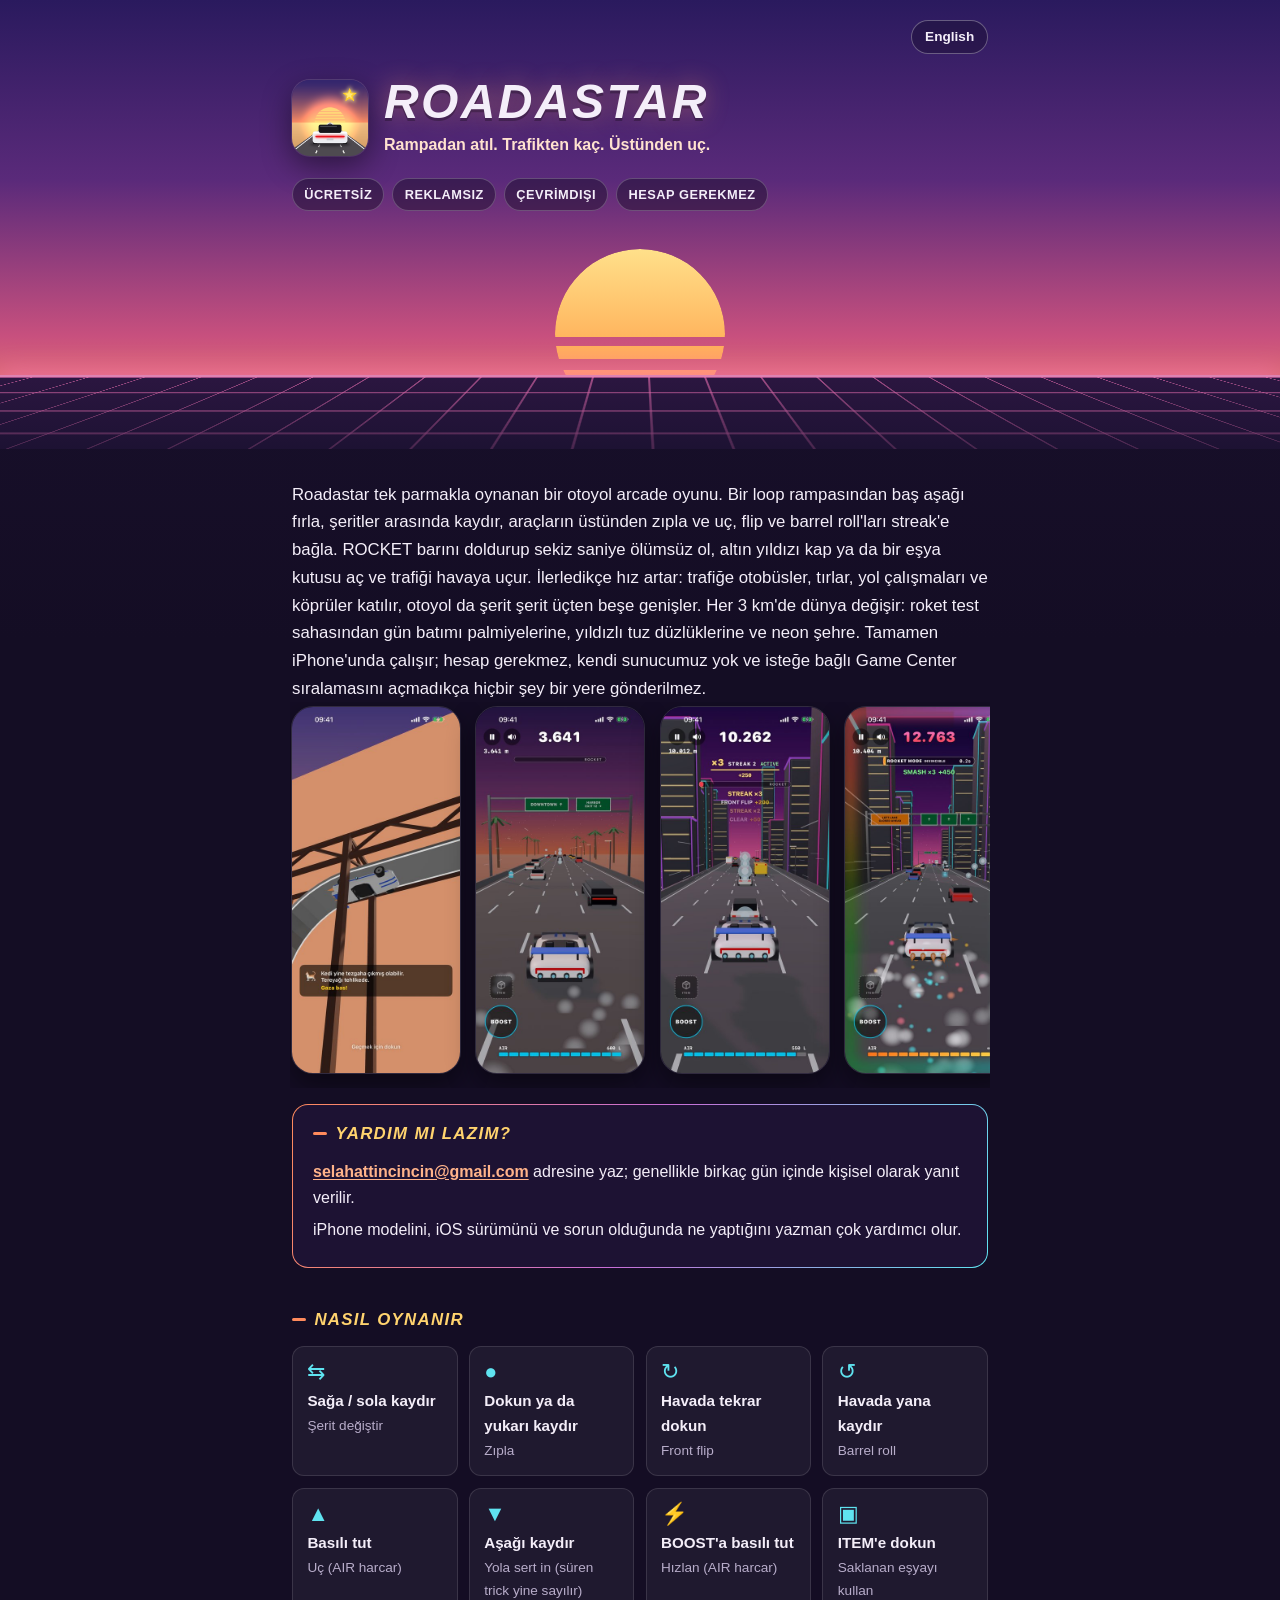
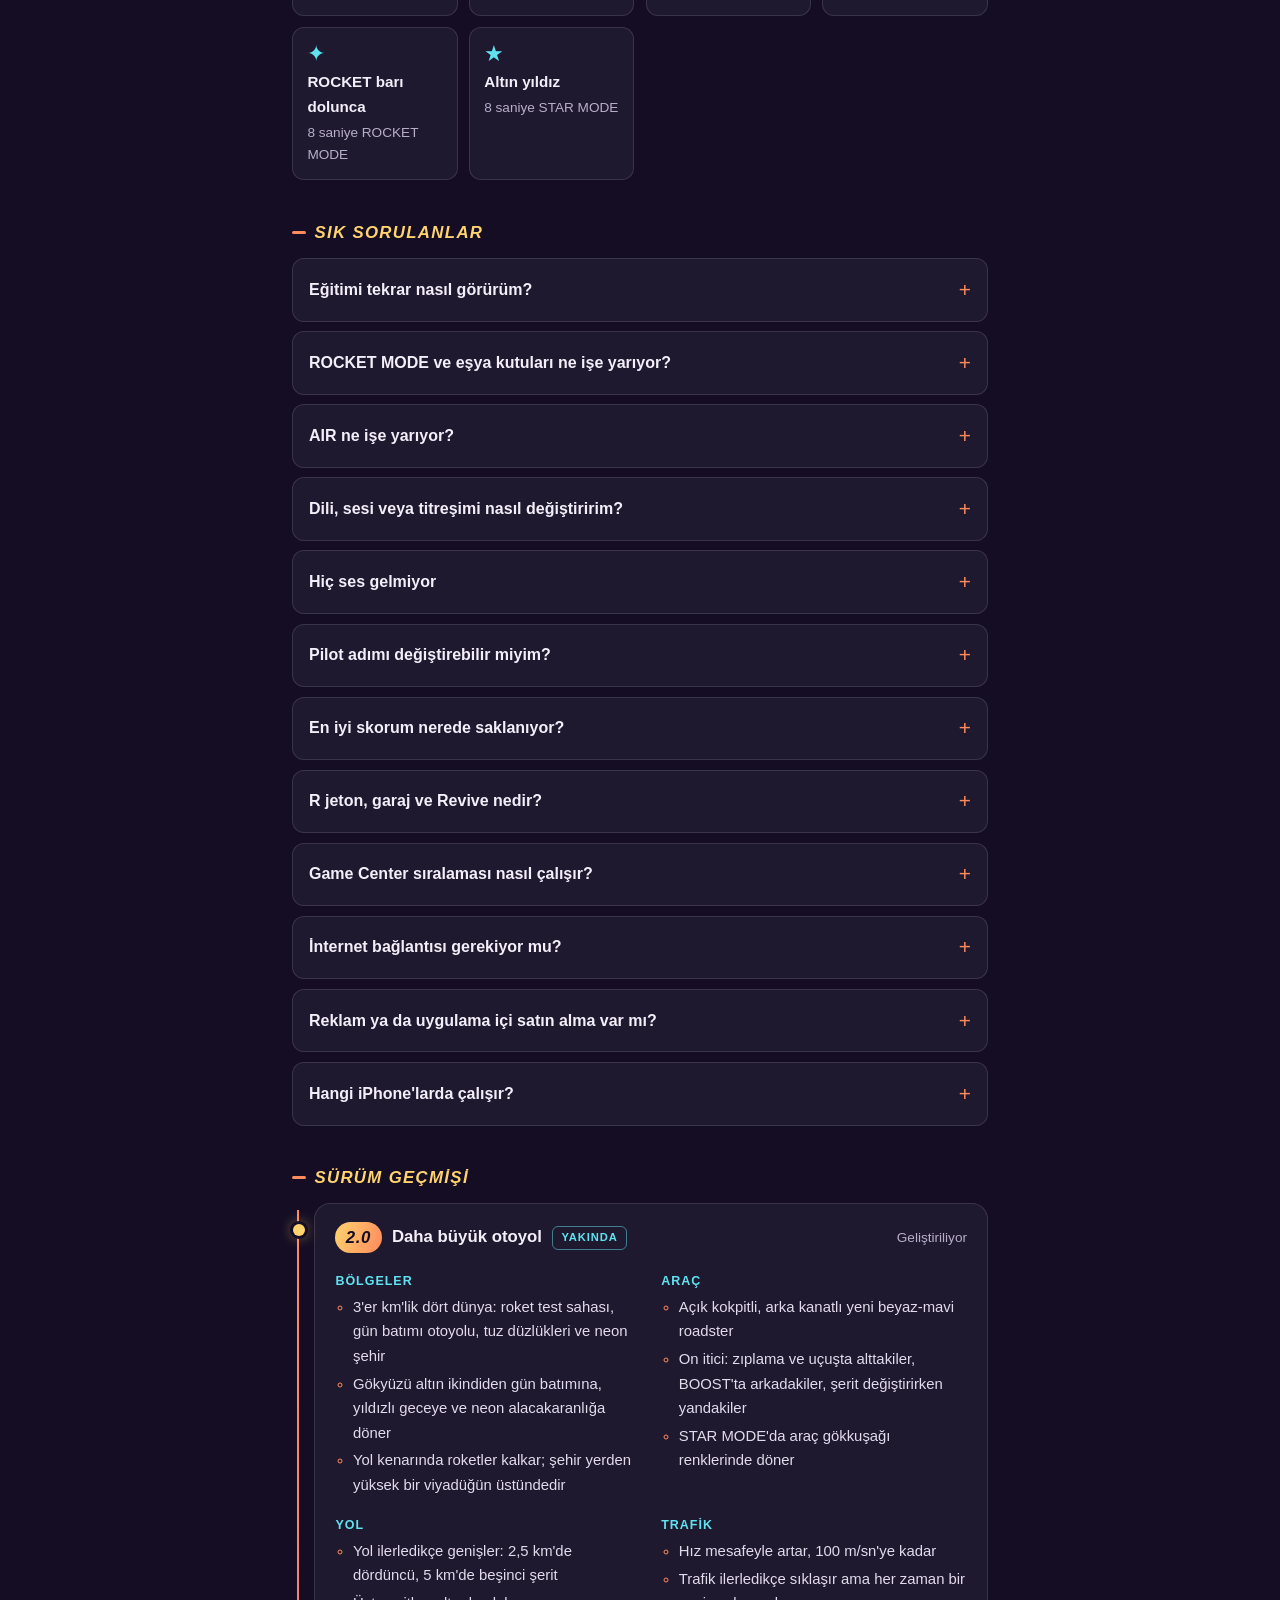
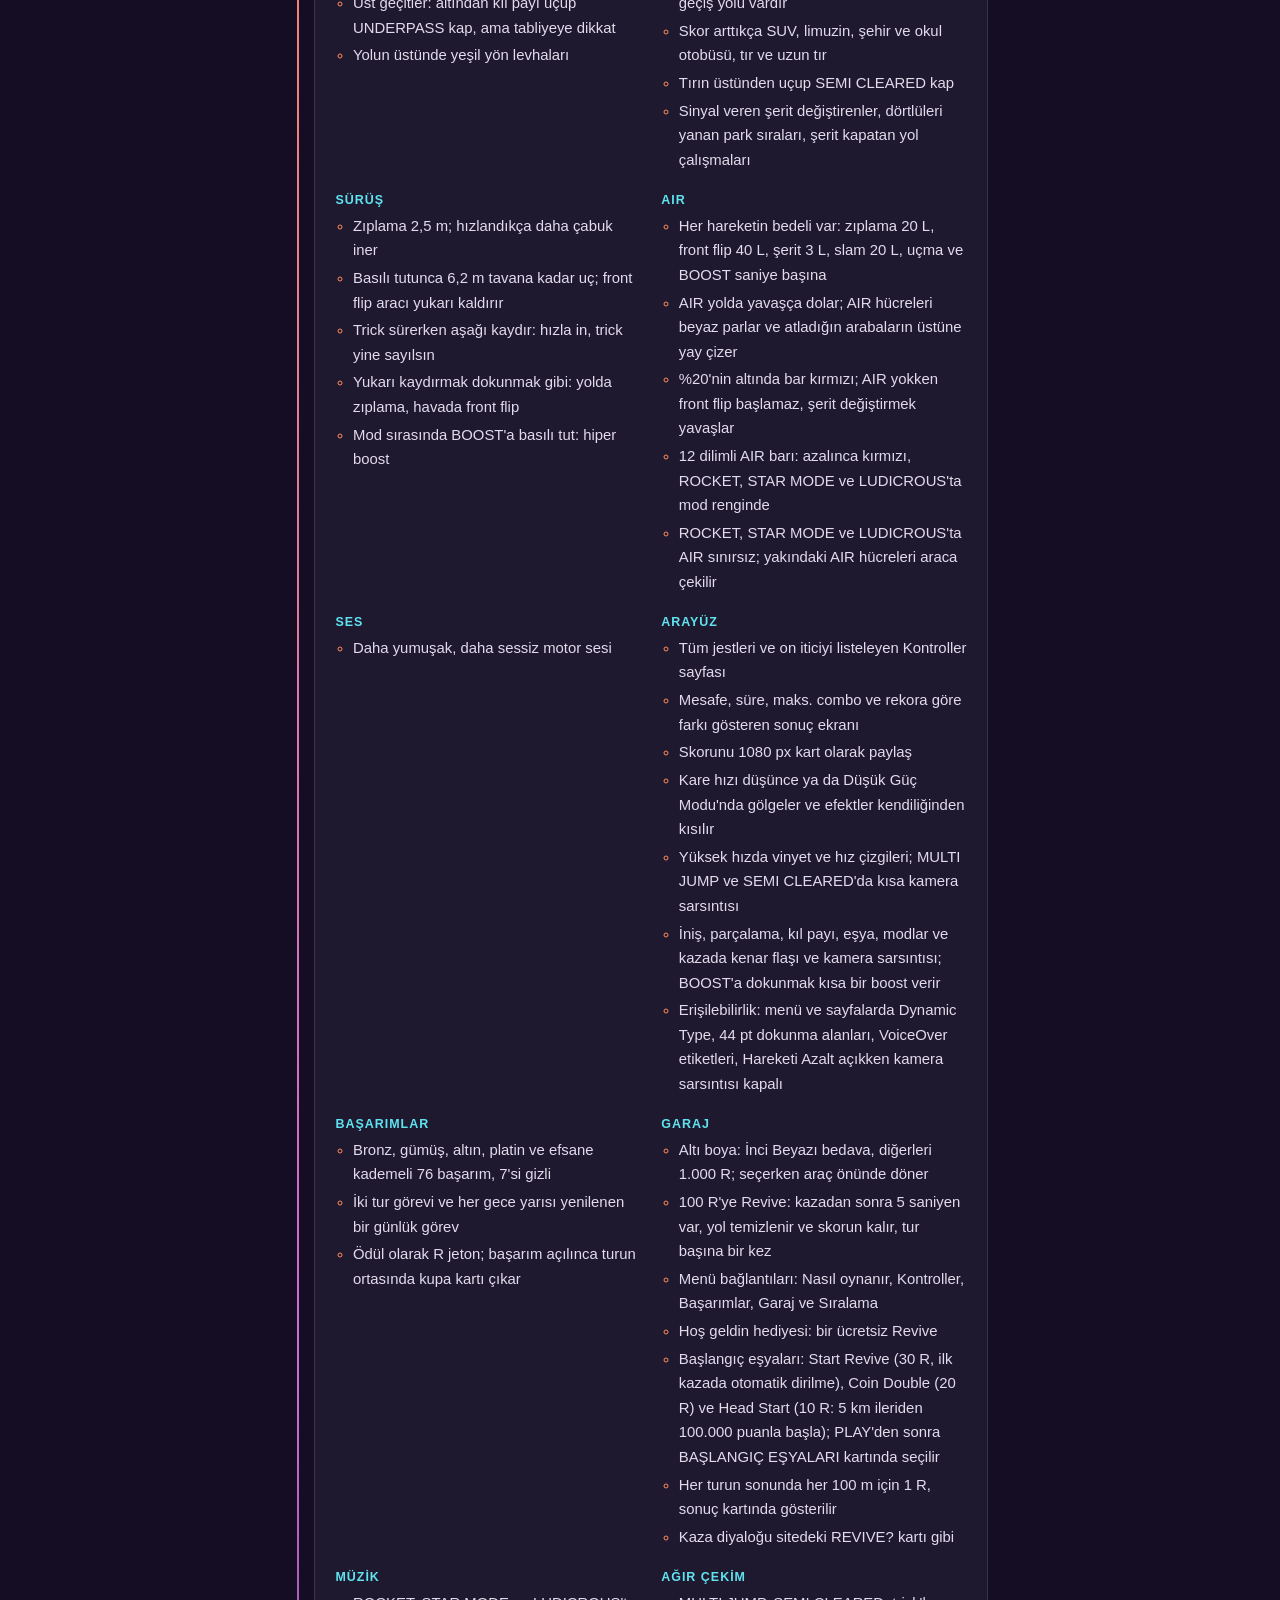
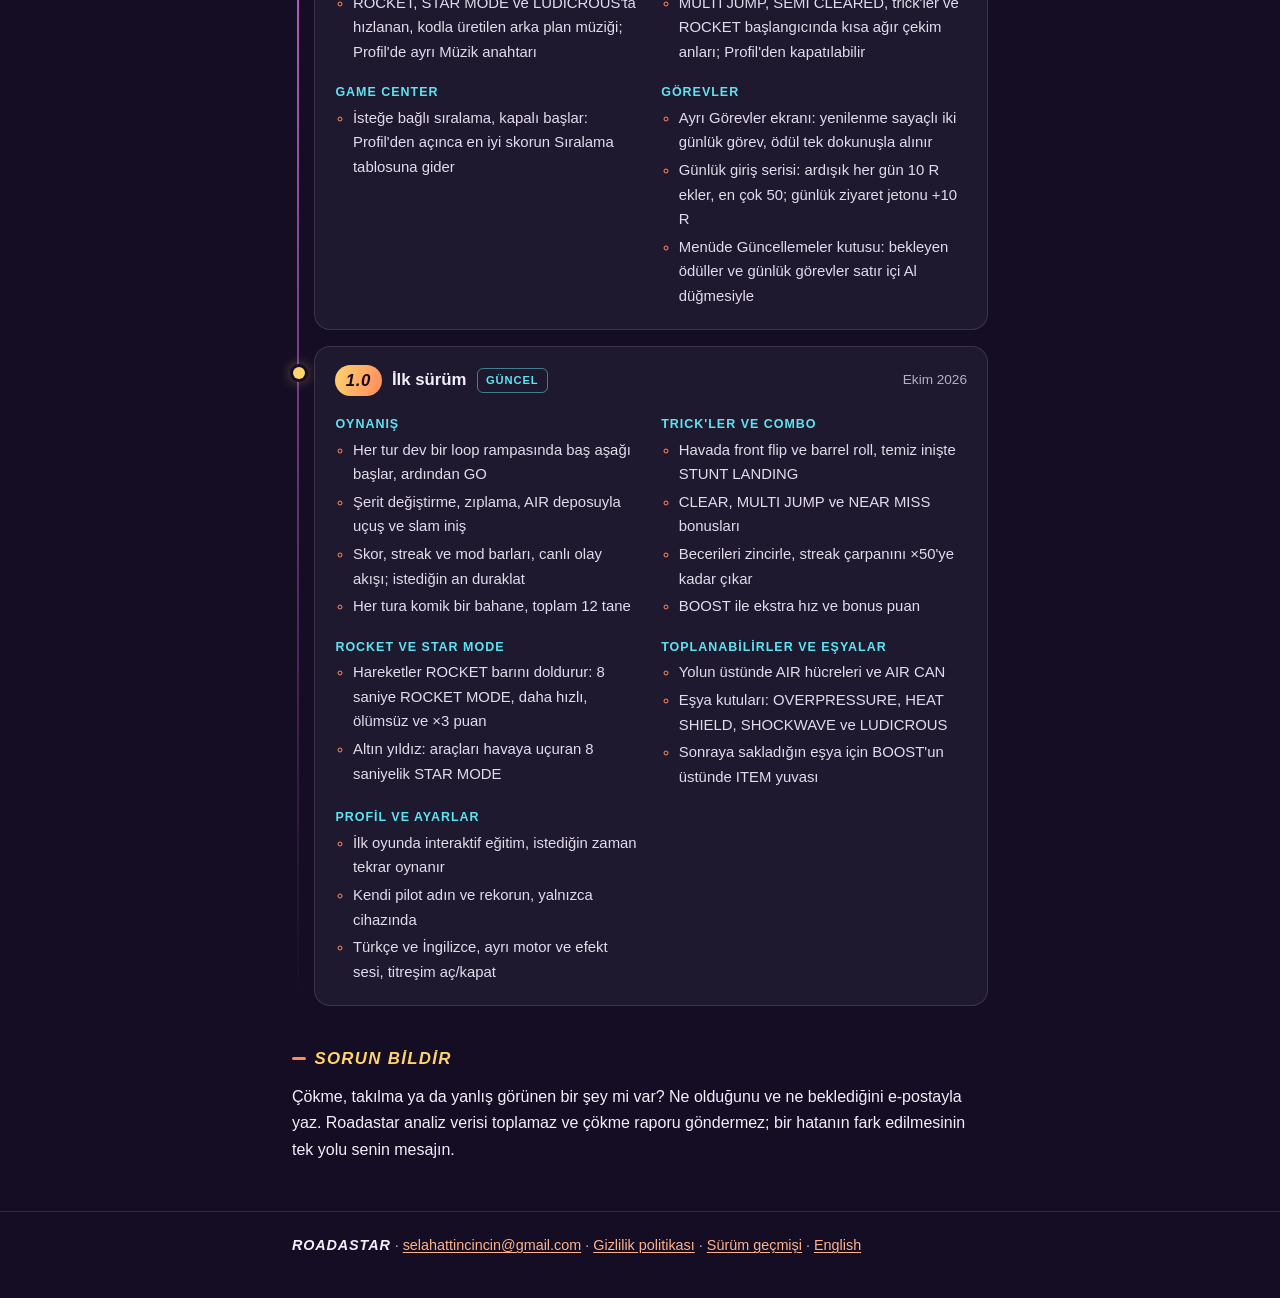
==== commit e9cfbafa: "Siteyi güncelle (proje 65047a8)" ====
--- a/tr/index.html
+++ b/tr/index.html
@@ -26,22 +26,24 @@
       </div>
     </div>
     <ul class="chips">
-      <li>Ücretsiz</li><li>Reklamsız</li><li>Çevrimdışı</li><li>Hesap yok</li>
+      <li>Ücretsiz</li><li>Reklamsız</li><li>Çevrimdışı</li><li>Hesap gerekmez</li>
     </ul>
   </div>
   <div class="scene" aria-hidden="true"><div class="sun"></div><div class="ground"><div class="grid"></div></div></div>
 </header>
 
 <main class="wrap">
-  <p class="intro">Roadastar tek parmakla oynanan bir otoyol arcade oyunu. Bir loop rampasından baş aşağı fırla, şeritler arasında kaydır, araçların üstünden zıpla ve uç, flip ve barrel roll'ları streak'e bağla. ROCKET barını doldurup sekiz saniye ölümsüz ol, altın yıldızı kap ya da bir eşya kutusu aç ve trafiği havaya uçur. Tamamen iPhone'unda çalışır; hesap yok, sunucu yok, hiçbir şey bir yere gönderilmez.</p>
+  <p class="intro">Roadastar tek parmakla oynanan bir otoyol arcade oyunu. Bir loop rampasından baş aşağı fırla, şeritler arasında kaydır, araçların üstünden zıpla ve uç, flip ve barrel roll'ları streak'e bağla. ROCKET barını doldurup sekiz saniye ölümsüz ol, altın yıldızı kap ya da bir eşya kutusu aç ve trafiği havaya uçur. İlerledikçe hız artar: trafiğe otobüsler, tırlar, yol çalışmaları ve köprüler katılır, otoyol da şerit şerit üçten beşe genişler. Her 3 km'de dünya değişir: roket test sahasından gün batımı palmiyelerine, yıldızlı tuz düzlüklerine ve neon şehre. Tamamen iPhone'unda çalışır; hesap gerekmez, kendi sunucumuz yok ve isteğe bağlı Game Center sıralamasını açmadıkça hiçbir şey bir yere gönderilmez.</p>
 
   <div class="shots" aria-label="Ekran görüntüleri">
     <img src="../img/tr-01.jpg" alt="Tur, loop rampasında baş aşağı başlıyor" loading="lazy">
-    <img src="../img/tr-02.jpg" alt="ROCKET MODE: gökkuşağı parıltısı ve havaya uçan araçlar" loading="lazy">
-    <img src="../img/tr-03.jpg" alt="Altın haleli STARMAN modu" loading="lazy">
-    <img src="../img/tr-04.jpg" alt="×2 streak ile front flip" loading="lazy">
-    <img src="../img/tr-05.jpg" alt="SHOCKWAVE bütün araçları yoldan savuruyor" loading="lazy">
-    <img src="../img/tr-06.jpg" alt="Pilot adı ve rekorla ana menü" loading="lazy">
+    <img src="../img/tr-02.jpg" alt="Palmiyeli, beş şeritli gün batımı otoyolu" loading="lazy">
+    <img src="../img/tr-03.jpg" alt="Neon şehir: viyadükte ×3 streak" loading="lazy">
+    <img src="../img/tr-04.jpg" alt="Şehirde ROCKET MODE" loading="lazy">
+    <img src="../img/tr-05.jpg" alt="STAR MODE bir arabayı havaya uçuruyor" loading="lazy">
+    <img src="../img/tr-06.jpg" alt="Gece tuz düzlükleri: mesalar, tırlar ve yıldızlar" loading="lazy">
+    <img src="../img/tr-07.jpg" alt="SHOCKWAVE bütün araçları yoldan savuruyor" loading="lazy">
+    <img src="../img/tr-08.jpg" alt="Pilot adı ve rekorla ana menü" loading="lazy">
   </div>
 
   <section class="panel help">
@@ -53,15 +55,15 @@
   <h2>Nasıl oynanır</h2>
   <ul class="controls">
     <li><span class="g">⇆</span><b>Sağa / sola kaydır</b><span>Şerit değiştir</span></li>
-    <li><span class="g">●</span><b>Dokun</b><span>Zıpla</span></li>
+    <li><span class="g">●</span><b>Dokun ya da yukarı kaydır</b><span>Zıpla</span></li>
     <li><span class="g">↻</span><b>Havada tekrar dokun</b><span>Front flip</span></li>
     <li><span class="g">↺</span><b>Havada yana kaydır</b><span>Barrel roll</span></li>
     <li><span class="g">▲</span><b>Basılı tut</b><span>Uç (AIR harcar)</span></li>
-    <li><span class="g">▼</span><b>Aşağı kaydır</b><span>Yola sert in (slam)</span></li>
+    <li><span class="g">▼</span><b>Aşağı kaydır</b><span>Yola sert in (süren trick yine sayılır)</span></li>
     <li><span class="g">⚡</span><b>BOOST'a basılı tut</b><span>Hızlan (AIR harcar)</span></li>
     <li><span class="g">▣</span><b>ITEM'e dokun</b><span>Saklanan eşyayı kullan</span></li>
     <li><span class="g">✦</span><b>ROCKET barı dolunca</b><span>8 saniye ROCKET MODE</span></li>
-    <li><span class="g">★</span><b>Altın yıldız</b><span>8 saniye STARMAN</span></li>
+    <li><span class="g">★</span><b>Altın yıldız</b><span>8 saniye STAR MODE</span></li>
   </ul>
 
   <h2>Sık sorulanlar</h2>
@@ -77,6 +79,11 @@
   </details>
 
   <details>
+    <summary>AIR ne işe yarıyor?</summary>
+    <p>Neredeyse her şeye: zıplama, front flip, şerit değiştirme, slam, uçma ve BOOST biraz AIR harcar. Yolda giderken yavaşça, AIR hücreleri ve AIR CAN'lerle hızla dolar. %20'nin altında bar kırmızıya döner; AIR yokken front flip başlamaz ve şerit değiştirmek yavaşlar.</p>
+  </details>
+
+  <details>
     <summary>Dili, sesi veya titreşimi nasıl değiştiririm?</summary>
     <p>Ana menünün sol üstündeki profil düğmesine dokun. Sistem, Türkçe ve English arasında geç, sesi aç/kapat, motor ve efekt seslerini ayrı ayarla ya da titreşimi kapat. Sağ üstteki hoparlör düğmesi her şeyi tek dokunuşla susturur.</p>
   </details>
@@ -97,8 +104,18 @@
   </details>
 
   <details>
+    <summary>R jeton, garaj ve Revive nedir?</summary>
+    <p>Başarımlar ve görevler <strong>R jeton</strong> kazandırır. <strong>Garaj</strong>'da bunları boyalara (her biri 1.000 R; İnci Beyazı bedava) ve <strong>Revive</strong>'a (100 R) harcarsın: kazadan sonra 5 saniye içinde kullanırsan yol temizlenir, skorun ve mesafen kalır; tur başına bir kez. Gerçek parayla satın alınacak bir şey yok.</p>
+  </details>
+
+  <details>
+    <summary>Game Center sıralaması nasıl çalışır?</summary>
+    <p>İsteğe bağlıdır ve kapalı başlar. <strong>Profil</strong>'den açınca iOS seni Game Center'a bağlar ve her turdan sonra en iyi skorun sıralama tablosuna gönderilir. Ana menüdeki <strong>Sıralama</strong> tabloyu açar. Kapatırsan hiçbir şey gönderilmez.</p>
+  </details>
+
+  <details>
     <summary>İnternet bağlantısı gerekiyor mu?</summary>
-    <p>Hayır. Oyunun tamamı cihazda çalışır, uçak modunda da oynanır.</p>
+    <p>Hayır. Oyunun tamamı cihazda çalışır, uçak modunda da oynanır. Tek çevrimiçi özellik isteğe bağlı Game Center sıralamasıdır; sen açana kadar kapalıdır.</p>
   </details>
 
   <details>
@@ -113,6 +130,134 @@
 
   <h2 id="surum-gecmisi">Sürüm geçmişi</h2>
   <ol class="releases">
+    <li class="release panel">
+      <div class="release-head">
+        <span class="ver">2.0</span>
+        <h3>Daha büyük otoyol</h3>
+        <span class="tag">Yakında</span>
+        <span class="date">Geliştiriliyor</span>
+      </div>
+      <div class="changes">
+        <div>
+          <h4>Bölgeler</h4>
+          <ul>
+            <li>3'er km'lik dört dünya: roket test sahası, gün batımı otoyolu, tuz düzlükleri ve neon şehir</li>
+            <li>Gökyüzü altın ikindiden gün batımına, yıldızlı geceye ve neon alacakaranlığa döner</li>
+            <li>Yol kenarında roketler kalkar; şehir yerden yüksek bir viyadüğün üstündedir</li>
+          </ul>
+        </div>
+        <div>
+          <h4>Araç</h4>
+          <ul>
+            <li>Açık kokpitli, arka kanatlı yeni beyaz-mavi roadster</li>
+            <li>On itici: zıplama ve uçuşta alttakiler, BOOST'ta arkadakiler, şerit değiştirirken yandakiler</li>
+            <li>STAR MODE'da araç gökkuşağı renklerinde döner</li>
+          </ul>
+        </div>
+        <div>
+          <h4>Yol</h4>
+          <ul>
+            <li>Yol ilerledikçe genişler: 2,5 km'de dördüncü, 5 km'de beşinci şerit</li>
+            <li>Üst geçitler: altından kıl payı uçup UNDERPASS kap, ama tabliyeye dikkat</li>
+            <li>Yolun üstünde yeşil yön levhaları</li>
+          </ul>
+        </div>
+        <div>
+          <h4>Trafik</h4>
+          <ul>
+            <li>Hız mesafeyle artar, 100 m/sn'ye kadar</li>
+            <li>Trafik ilerledikçe sıklaşır ama her zaman bir geçiş yolu vardır</li>
+            <li>Skor arttıkça SUV, limuzin, şehir ve okul otobüsü, tır ve uzun tır</li>
+            <li>Tırın üstünden uçup SEMI CLEARED kap</li>
+            <li>Sinyal veren şerit değiştirenler, dörtlüleri yanan park sıraları, şerit kapatan yol çalışmaları</li>
+          </ul>
+        </div>
+        <div>
+          <h4>Sürüş</h4>
+          <ul>
+            <li>Zıplama 2,5 m; hızlandıkça daha çabuk iner</li>
+            <li>Basılı tutunca 6,2 m tavana kadar uç; front flip aracı yukarı kaldırır</li>
+            <li>Trick sürerken aşağı kaydır: hızla in, trick yine sayılsın</li>
+            <li>Yukarı kaydırmak dokunmak gibi: yolda zıplama, havada front flip</li>
+            <li>Mod sırasında BOOST'a basılı tut: hiper boost</li>
+          </ul>
+        </div>
+        <div>
+          <h4>AIR</h4>
+          <ul>
+            <li>Her hareketin bedeli var: zıplama 20 L, front flip 40 L, şerit 3 L, slam 20 L, uçma ve BOOST saniye başına</li>
+            <li>AIR yolda yavaşça dolar; AIR hücreleri beyaz parlar ve atladığın arabaların üstüne yay çizer</li>
+            <li>%20'nin altında bar kırmızı; AIR yokken front flip başlamaz, şerit değiştirmek yavaşlar</li>
+            <li>12 dilimli AIR barı: azalınca kırmızı, ROCKET, STAR MODE ve LUDICROUS'ta mod renginde</li>
+            <li>ROCKET, STAR MODE ve LUDICROUS'ta AIR sınırsız; yakındaki AIR hücreleri araca çekilir</li>
+          </ul>
+        </div>
+        <div>
+          <h4>Ses</h4>
+          <ul>
+            <li>Daha yumuşak, daha sessiz motor sesi</li>
+          </ul>
+        </div>
+        <div>
+          <h4>Arayüz</h4>
+          <ul>
+            <li>Tüm jestleri ve on iticiyi listeleyen Kontroller sayfası</li>
+            <li>Mesafe, süre, maks. combo ve rekora göre farkı gösteren sonuç ekranı</li>
+            <li>Skorunu 1080 px kart olarak paylaş</li>
+            <li>Kare hızı düşünce ya da Düşük Güç Modu'nda gölgeler ve efektler kendiliğinden kısılır</li>
+            <li>Yüksek hızda vinyet ve hız çizgileri; MULTI JUMP ve SEMI CLEARED'da kısa kamera sarsıntısı</li>
+            <li>İniş, parçalama, kıl payı, eşya, modlar ve kazada kenar flaşı ve kamera sarsıntısı; BOOST'a dokunmak kısa bir boost verir</li>
+            <li>Erişilebilirlik: menü ve sayfalarda Dynamic Type, 44 pt dokunma alanları, VoiceOver etiketleri, Hareketi Azalt açıkken kamera sarsıntısı kapalı</li>
+          </ul>
+        </div>
+        <div>
+          <h4>Başarımlar</h4>
+          <ul>
+            <li>Bronz, gümüş, altın, platin ve efsane kademeli 76 başarım, 7'si gizli</li>
+            <li>İki tur görevi ve her gece yarısı yenilenen bir günlük görev</li>
+            <li>Ödül olarak R jeton; başarım açılınca turun ortasında kupa kartı çıkar</li>
+          </ul>
+        </div>
+        <div>
+          <h4>Garaj</h4>
+          <ul>
+            <li>Altı boya: İnci Beyazı bedava, diğerleri 1.000 R; seçerken araç önünde döner</li>
+            <li>100 R'ye Revive: kazadan sonra 5 saniyen var, yol temizlenir ve skorun kalır, tur başına bir kez</li>
+            <li>Menü bağlantıları: Nasıl oynanır, Kontroller, Başarımlar, Garaj ve Sıralama</li>
+            <li>Hoş geldin hediyesi: bir ücretsiz Revive</li>
+            <li>Başlangıç eşyaları: Start Revive (30 R, ilk kazada otomatik dirilme), Coin Double (20 R) ve Head Start (10 R: 5 km ileriden 100.000 puanla başla); PLAY'den sonra BAŞLANGIÇ EŞYALARI kartında seçilir</li>
+            <li>Her turun sonunda her 100 m için 1 R, sonuç kartında gösterilir</li>
+            <li>Kaza diyaloğu sitedeki REVIVE? kartı gibi</li>
+          </ul>
+        </div>
+        <div>
+          <h4>Müzik</h4>
+          <ul>
+            <li>ROCKET, STAR MODE ve LUDICROUS'ta hızlanan, kodla üretilen arka plan müziği; Profil'de ayrı Müzik anahtarı</li>
+          </ul>
+        </div>
+        <div>
+          <h4>Ağır çekim</h4>
+          <ul>
+            <li>MULTI JUMP, SEMI CLEARED, trick'ler ve ROCKET başlangıcında kısa ağır çekim anları; Profil'den kapatılabilir</li>
+          </ul>
+        </div>
+        <div>
+          <h4>Game Center</h4>
+          <ul>
+            <li>İsteğe bağlı sıralama, kapalı başlar: Profil'den açınca en iyi skorun Sıralama tablosuna gider</li>
+          </ul>
+        </div>
+        <div>
+          <h4>Görevler</h4>
+          <ul>
+            <li>Ayrı Görevler ekranı: yenilenme sayaçlı iki günlük görev, ödül tek dokunuşla alınır</li>
+            <li>Günlük giriş serisi: ardışık her gün 10 R ekler, en çok 50; günlük ziyaret jetonu +10 R</li>
+            <li>Menüde Güncellemeler kutusu: bekleyen ödüller ve günlük görevler satır içi Al düğmesiyle</li>
+          </ul>
+        </div>
+      </div>
+    </li>
     <li class="release panel">
       <div class="release-head">
         <span class="ver">1.0</span>
@@ -140,10 +285,10 @@
           </ul>
         </div>
         <div>
-          <h4>ROCKET ve STARMAN</h4>
+          <h4>ROCKET ve STAR MODE</h4>
           <ul>
             <li>Hareketler ROCKET barını doldurur: 8 saniye ROCKET MODE, daha hızlı, ölümsüz ve ×3 puan</li>
-            <li>Altın yıldız: araçları havaya uçuran 8 saniyelik STARMAN</li>
+            <li>Altın yıldız: araçları havaya uçuran 8 saniyelik STAR MODE</li>
           </ul>
         </div>
         <div>
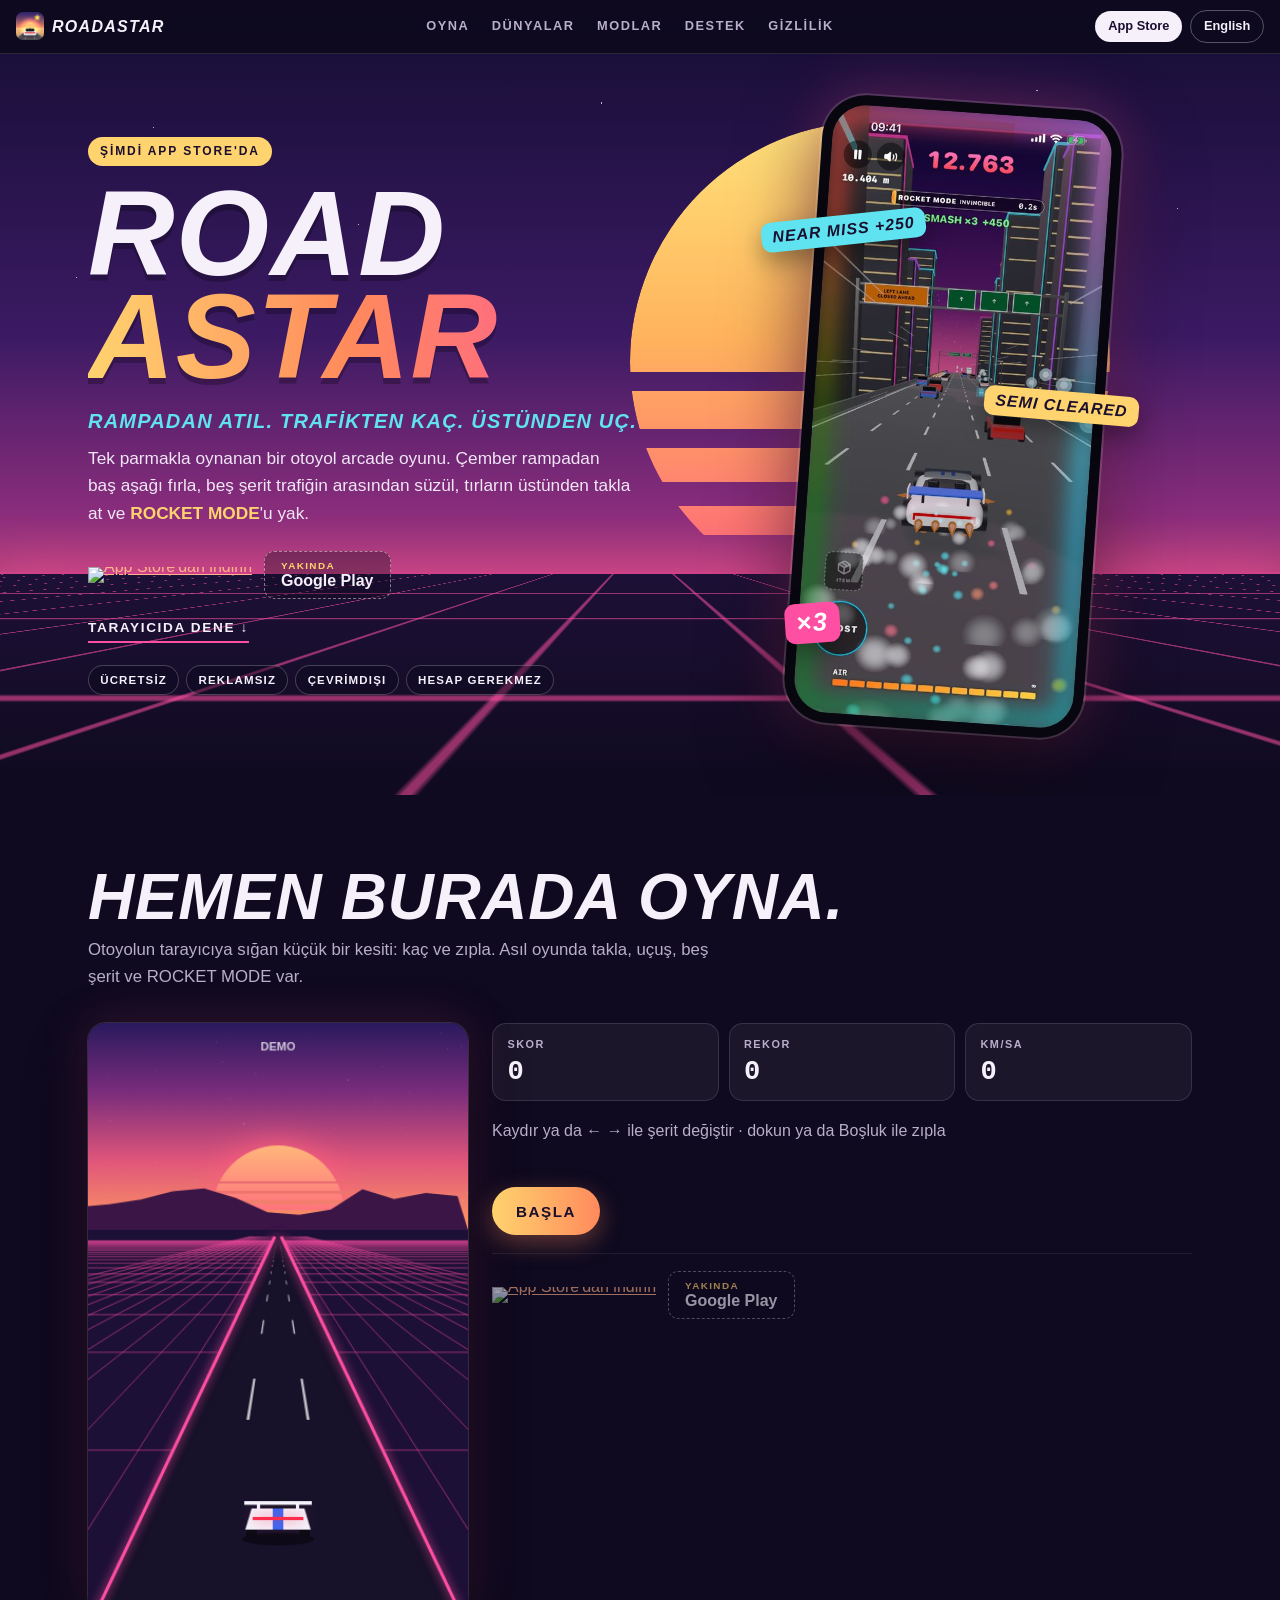
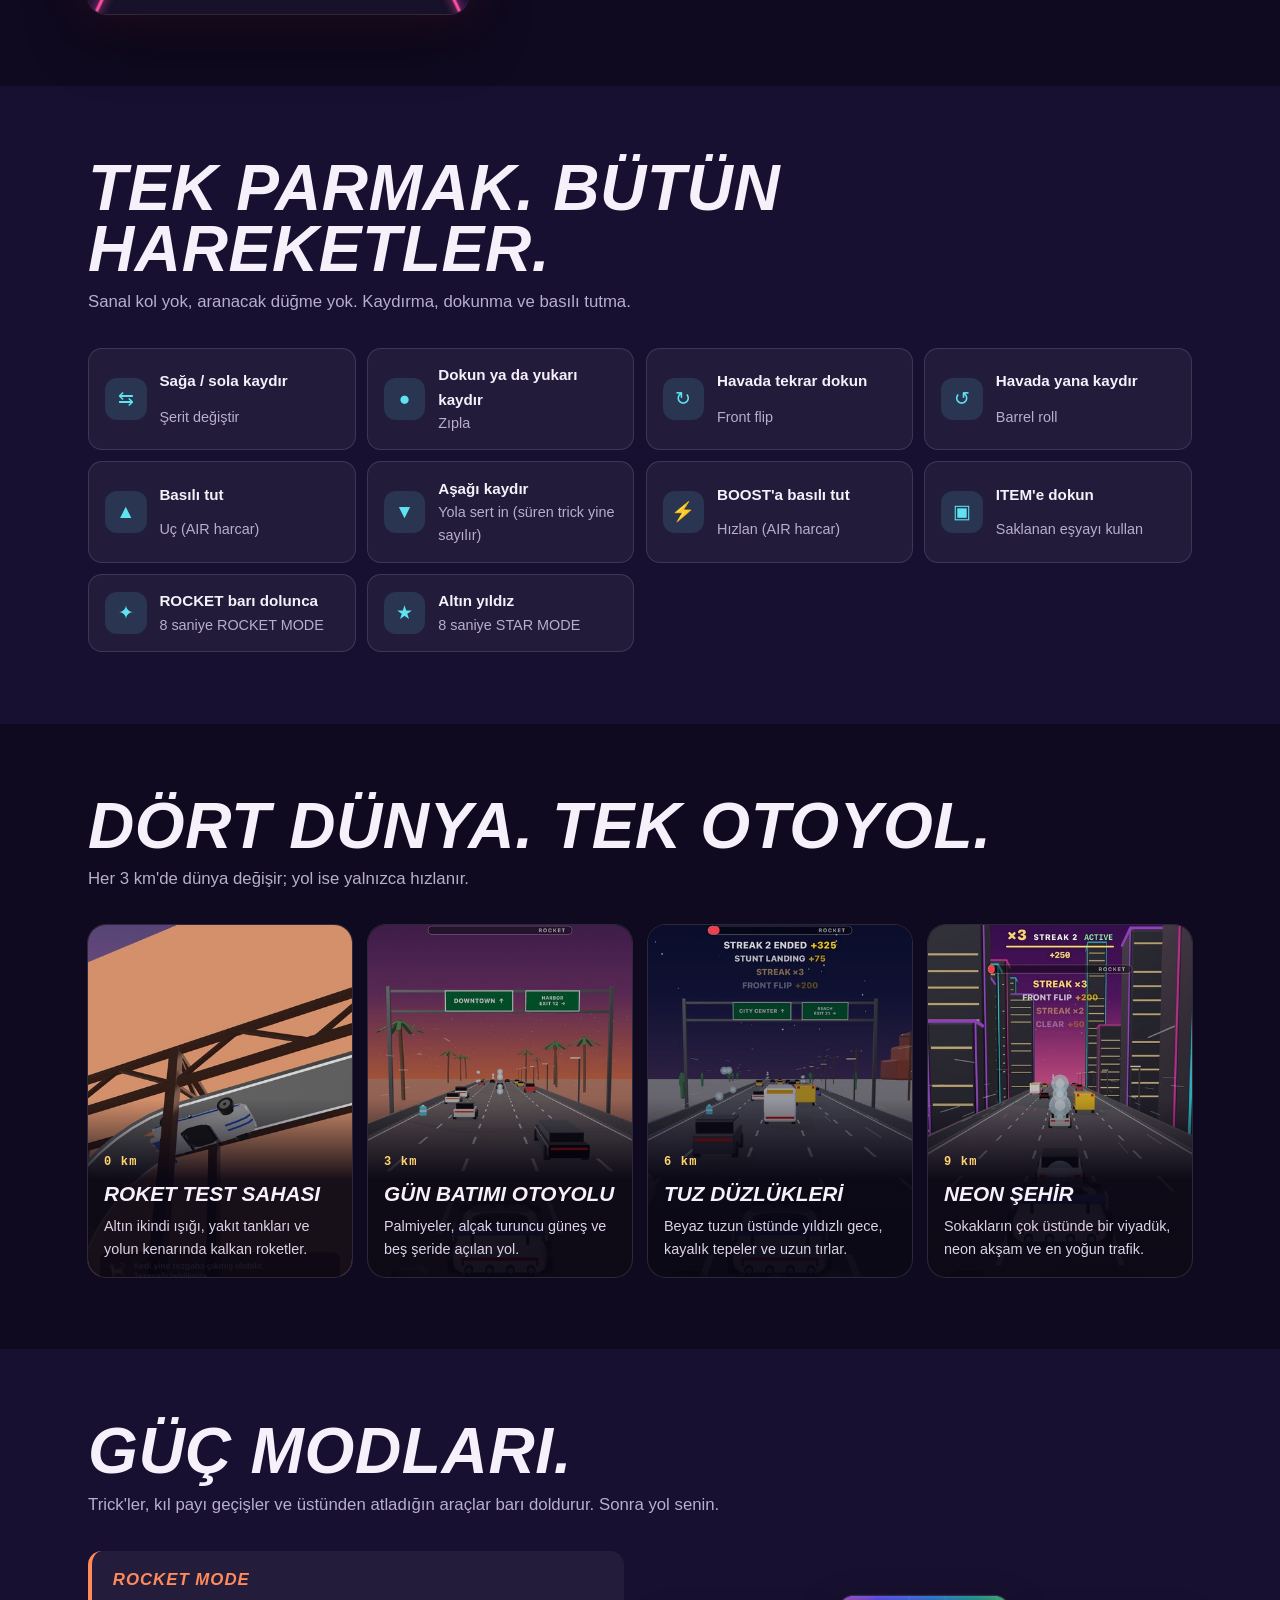
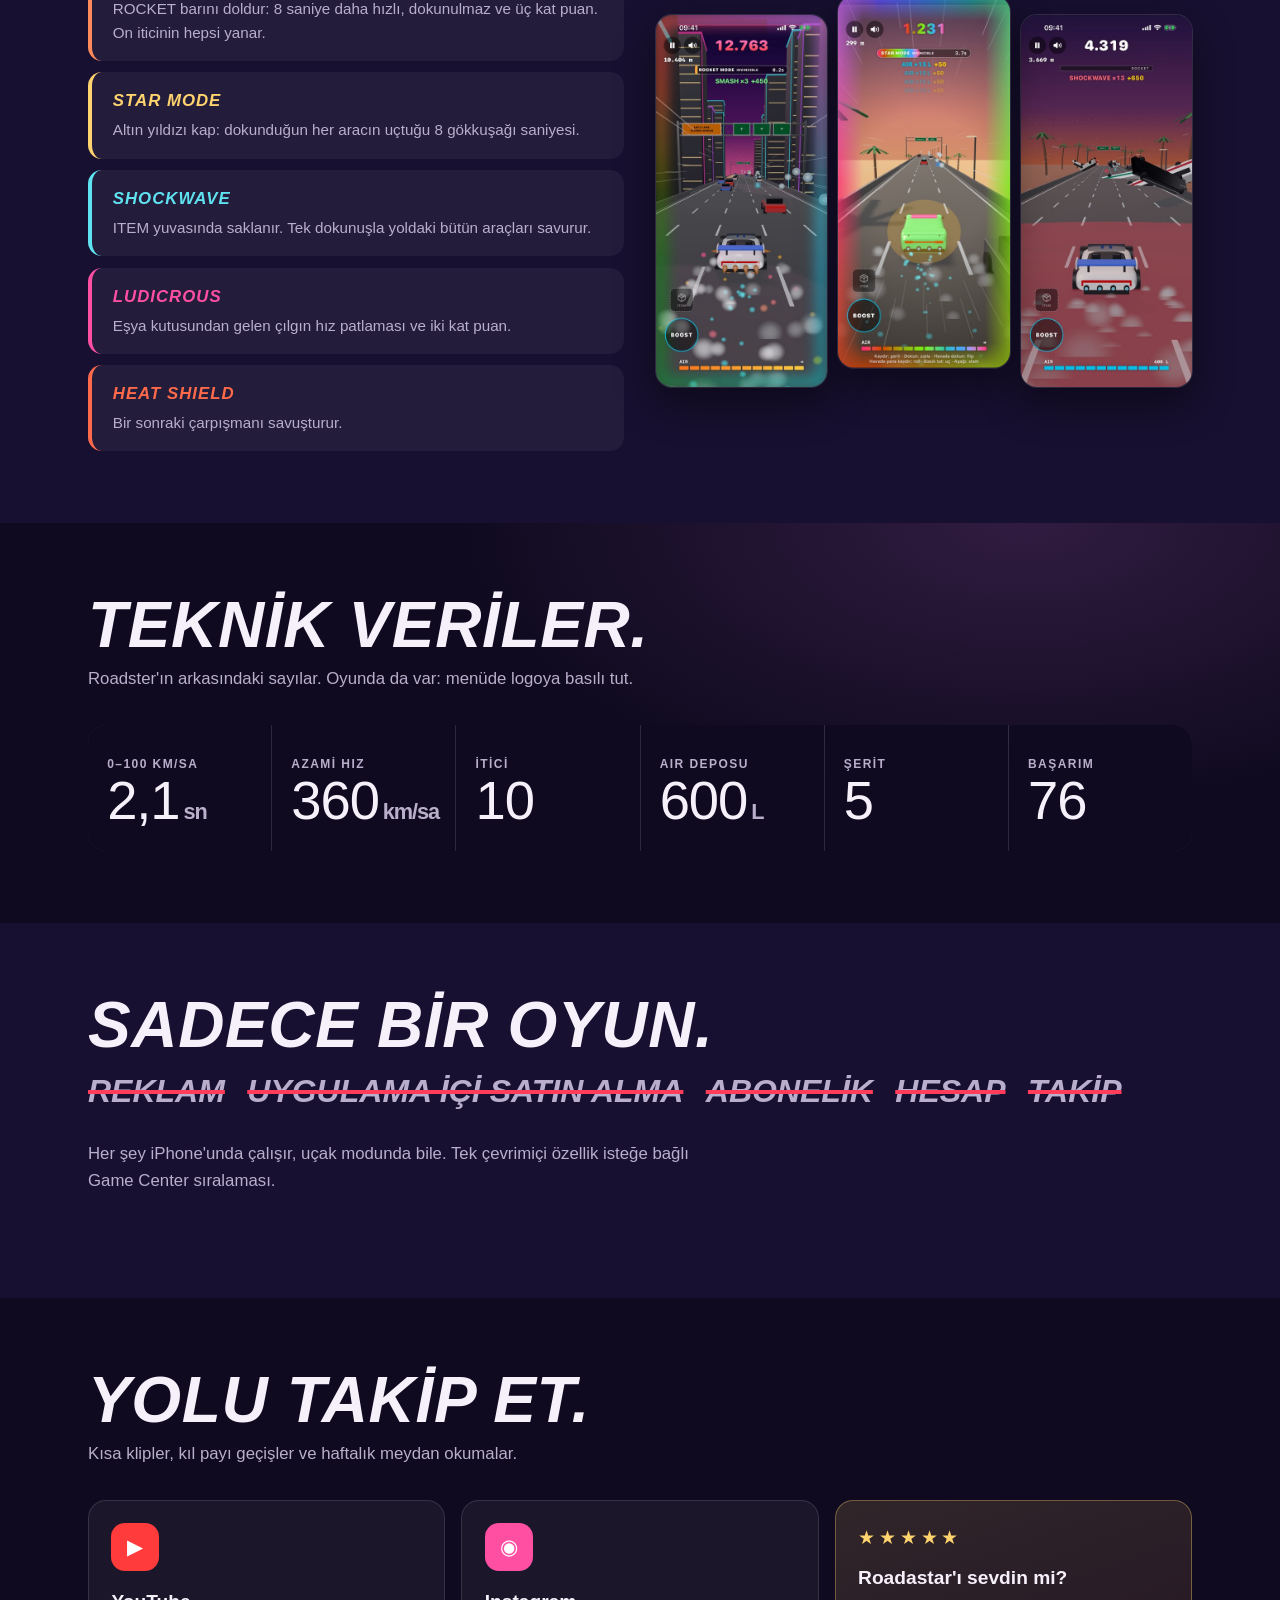
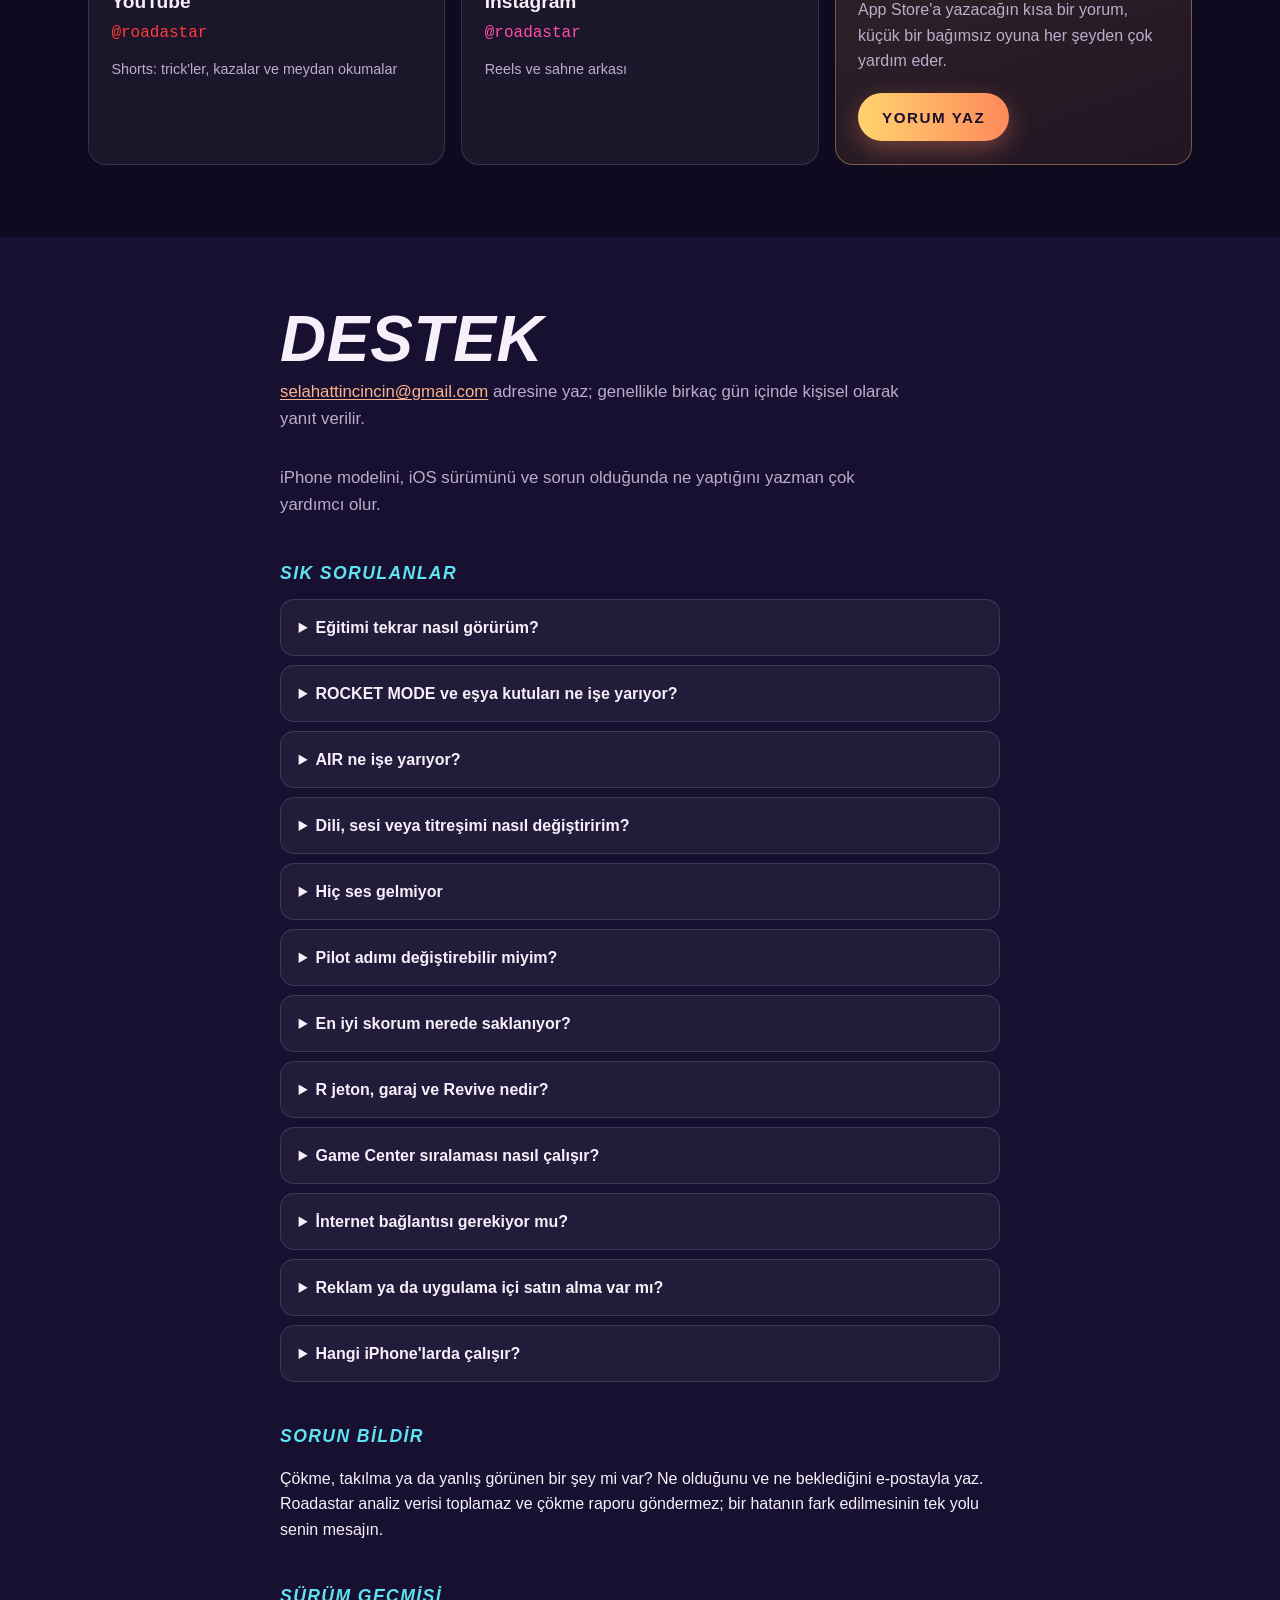
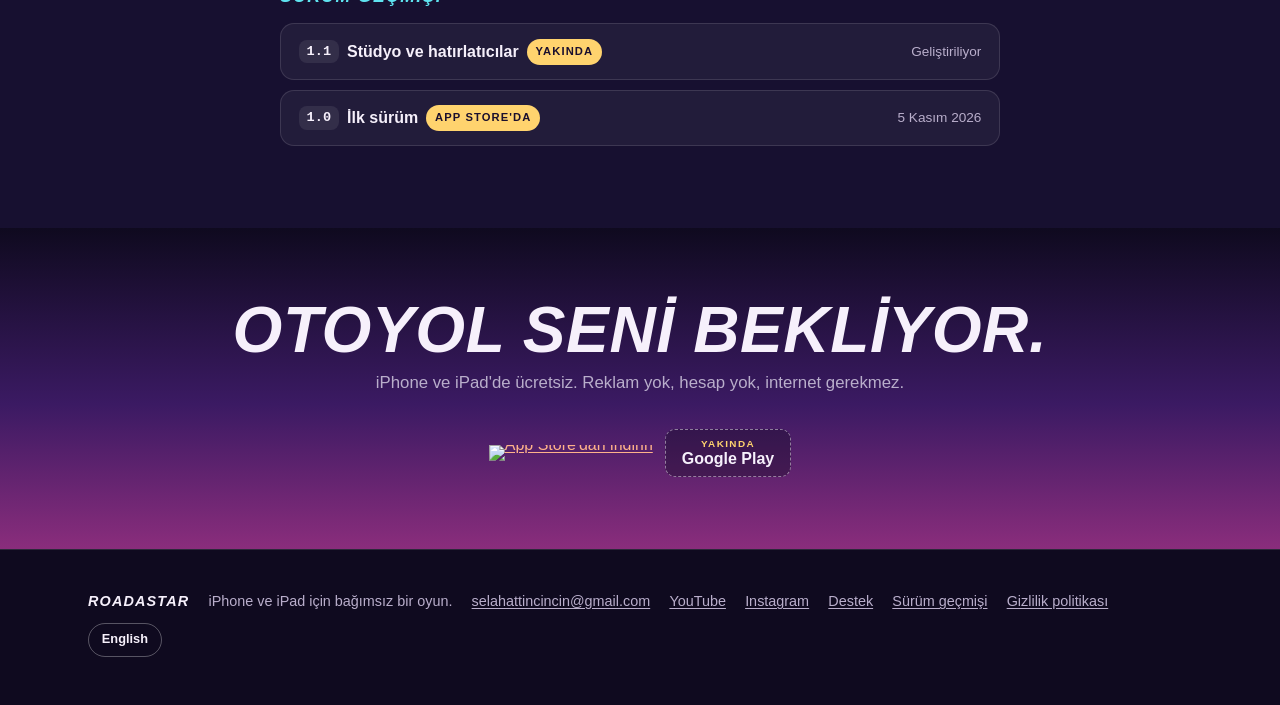
==== commit 79883241: "Siteyi güncelle (proje 59d8ae6)" ====
--- a/tr/index.html
+++ b/tr/index.html
@@ -4,324 +4,484 @@
 <head>
 <meta charset="utf-8">
 <meta name="viewport" content="width=device-width, initial-scale=1">
-<title>Roadastar — Destek</title>
-<meta name="description" content="Roadastar destek: nasıl oynanır, ayarlar ve iletişim.">
+<title>Roadastar — iPhone için tek parmakla otoyol koşusu</title>
+<meta name="description" content="Rampadan atıl, trafikten kaç, üstünden uç. Roadastar iPhone ve iPad için ücretsiz, tek parmakla oynanan bir otoyol arcade oyunu: reklam yok, hesap yok, tamamen çevrimdışı.">
 <meta name="theme-color" content="#2a1a5e">
+<meta name="apple-itunes-app" content="app-id=6826264560">
+<meta property="og:type" content="website">
+<meta property="og:title" content="Roadastar — iPhone için tek parmakla otoyol koşusu">
+<meta property="og:description" content="Rampadan atıl, trafikten kaç, üstünden uç. Roadastar iPhone ve iPad için ücretsiz, tek parmakla oynanan bir otoyol arcade oyunu: reklam yok, hesap yok, tamamen çevrimdışı.">
+<meta property="og:image" content="https://selahattincincin.github.io/roadastar/img/icon.png">
 <link rel="icon" href="../img/icon.png">
+<link rel="apple-touch-icon" href="../img/icon.png">
 <link rel="stylesheet" href="../style.css">
 <link rel="alternate" hreflang="en" href="https://selahattincincin.github.io/roadastar/">
 <link rel="alternate" hreflang="tr" href="https://selahattincincin.github.io/roadastar/tr/">
 <link rel="alternate" hreflang="x-default" href="https://selahattincincin.github.io/roadastar/">
 </head>
 <body>
-
-<header class="hero">
-  <div class="wrap">
-    <nav class="topbar"><a class="lang" href="../" hreflang="en">English</a></nav>
-    <div class="brand">
-      <img src="../img/icon.png" alt="Roadastar uygulama ikonu">
-      <div>
-        <h1 class="logo">Roadastar</h1>
-        <p class="tagline">Rampadan atıl. Trafikten kaç. Üstünden uç.</p>
-      </div>
-    </div>
-    <ul class="chips">
-      <li>Ücretsiz</li><li>Reklamsız</li><li>Çevrimdışı</li><li>Hesap gerekmez</li>
-    </ul>
+<nav class="topnav">
+  <a class="navbrand" href="../tr/index.html"><img src="../img/icon.png" alt="" width="28" height="28">ROADASTAR</a>
+  <div class="navlinks">
+    <a href="../tr/index.html#play">Oyna</a>
+    <a href="../tr/index.html#worlds">Dünyalar</a>
+    <a href="../tr/index.html#modes">Modlar</a>
+    <a href="../tr/index.html#support">Destek</a>
+    <a href="../tr/privacy.html">Gizlilik</a>
   </div>
-  <div class="scene" aria-hidden="true"><div class="sun"></div><div class="ground"><div class="grid"></div></div></div>
+  <div class="navend">
+    <a class="navget" href="https://apps.apple.com/tr/app/roadastar/id6826264560">App Store</a>
+    <a class="lang" href="../" hreflang="en">English</a>
+  </div>
+</nav>
+
+<header class="hero" id="top">
+  <div class="sky" aria-hidden="true"><div class="stars"></div><div class="sun"></div><div class="floor"><div class="grid"></div></div></div>
+  <div class="wrap hero-grid">
+    <div class="hero-copy">
+      <p class="kicker">Şimdi App Store'da</p>
+      <h1 class="logo"><span>ROAD</span><span class="logo-b">ASTAR</span></h1>
+      <p class="tagline">Rampadan atıl. Trafikten kaç. Üstünden uç.</p>
+      <p class="lead">Tek parmakla oynanan bir otoyol arcade oyunu. Çember rampadan baş aşağı fırla, beş şerit trafiğin arasından süzül, tırların üstünden takla at ve <strong>ROCKET MODE</strong>'u yak.</p>
+<div class="stores">
+  <a class="appstore" href="https://apps.apple.com/tr/app/roadastar/id6826264560"><img src="https://toolbox.marketingtools.apple.com/api/v2/badges/download-on-the-app-store/black/tr-tr" alt="App Store'dan indirin" height="48"></a>
+  <span class="playsoon"><small>Yakında</small>Google Play</span>
+</div>
+      <a class="demo-link" href="#play">Tarayıcıda dene <span aria-hidden="true">↓</span></a>
+      <ul class="chips">
+        <li>Ücretsiz</li>
+        <li>Reklamsız</li>
+        <li>Çevrimdışı</li>
+        <li>Hesap gerekmez</li>
+      </ul>
+    </div>
+    <div class="hero-phone">
+      <div class="phone"><img src="../img/tr-04.jpg" alt="iPhone'da Roadastar: neon şehirde ROCKET MODE" width="414" height="900"></div>
+      <span class="hud hud-1" aria-hidden="true">NEAR MISS +250</span>
+      <span class="hud hud-2" aria-hidden="true">SEMI CLEARED</span>
+      <span class="hud hud-3" aria-hidden="true">×3</span>
+    </div>
+  </div>
 </header>
 
-<main class="wrap">
-  <p class="intro">Roadastar tek parmakla oynanan bir otoyol arcade oyunu. Bir loop rampasından baş aşağı fırla, şeritler arasında kaydır, araçların üstünden zıpla ve uç, flip ve barrel roll'ları streak'e bağla. ROCKET barını doldurup sekiz saniye ölümsüz ol, altın yıldızı kap ya da bir eşya kutusu aç ve trafiği havaya uçur. İlerledikçe hız artar: trafiğe otobüsler, tırlar, yol çalışmaları ve köprüler katılır, otoyol da şerit şerit üçten beşe genişler. Her 3 km'de dünya değişir: roket test sahasından gün batımı palmiyelerine, yıldızlı tuz düzlüklerine ve neon şehre. Tamamen iPhone'unda çalışır; hesap gerekmez, kendi sunucumuz yok ve isteğe bağlı Game Center sıralamasını açmadıkça hiçbir şey bir yere gönderilmez.</p>
-
-  <div class="shots" aria-label="Ekran görüntüleri">
-    <img src="../img/tr-01.jpg" alt="Tur, loop rampasında baş aşağı başlıyor" loading="lazy">
-    <img src="../img/tr-02.jpg" alt="Palmiyeli, beş şeritli gün batımı otoyolu" loading="lazy">
-    <img src="../img/tr-03.jpg" alt="Neon şehir: viyadükte ×3 streak" loading="lazy">
-    <img src="../img/tr-04.jpg" alt="Şehirde ROCKET MODE" loading="lazy">
-    <img src="../img/tr-05.jpg" alt="STAR MODE bir arabayı havaya uçuruyor" loading="lazy">
-    <img src="../img/tr-06.jpg" alt="Gece tuz düzlükleri: mesalar, tırlar ve yıldızlar" loading="lazy">
-    <img src="../img/tr-07.jpg" alt="SHOCKWAVE bütün araçları yoldan savuruyor" loading="lazy">
-    <img src="../img/tr-08.jpg" alt="Pilot adı ve rekorla ana menü" loading="lazy">
-  </div>
-
-  <section class="panel help">
-    <h2>Yardım mı lazım?</h2>
-    <p><a class="mail" href="mailto:selahattincincin@gmail.com">selahattincincin@gmail.com</a> adresine yaz; genellikle birkaç gün içinde kişisel olarak yanıt verilir.</p>
-    <p>iPhone modelini, iOS sürümünü ve sorun olduğunda ne yaptığını yazman çok yardımcı olur.</p>
-  </section>
-
-  <h2>Nasıl oynanır</h2>
-  <ul class="controls">
-    <li><span class="g">⇆</span><b>Sağa / sola kaydır</b><span>Şerit değiştir</span></li>
-    <li><span class="g">●</span><b>Dokun ya da yukarı kaydır</b><span>Zıpla</span></li>
-    <li><span class="g">↻</span><b>Havada tekrar dokun</b><span>Front flip</span></li>
-    <li><span class="g">↺</span><b>Havada yana kaydır</b><span>Barrel roll</span></li>
-    <li><span class="g">▲</span><b>Basılı tut</b><span>Uç (AIR harcar)</span></li>
-    <li><span class="g">▼</span><b>Aşağı kaydır</b><span>Yola sert in (süren trick yine sayılır)</span></li>
-    <li><span class="g">⚡</span><b>BOOST'a basılı tut</b><span>Hızlan (AIR harcar)</span></li>
-    <li><span class="g">▣</span><b>ITEM'e dokun</b><span>Saklanan eşyayı kullan</span></li>
-    <li><span class="g">✦</span><b>ROCKET barı dolunca</b><span>8 saniye ROCKET MODE</span></li>
-    <li><span class="g">★</span><b>Altın yıldız</b><span>8 saniye STAR MODE</span></li>
-  </ul>
-
-  <h2>Sık sorulanlar</h2>
-
-  <details>
-    <summary>Eğitimi tekrar nasıl görürüm?</summary>
-    <p>Ana menüde <strong>Nasıl oynanır?</strong>'a dokun ya da profilini açıp <strong>Eğitimi tekrar oyna</strong>'yı seç. Açılıştaki rampa sahnesinde ekrana dokunursan doğrudan yola geçersin.</p>
-  </details>
-
-  <details>
-    <summary>ROCKET MODE ve eşya kutuları ne işe yarıyor?</summary>
-    <p>Trick'ler, kıl payı kaçışlar ve üstünden atladığın araçlar üstteki ROCKET barını doldurur. Bar dolunca 8 saniyelik <strong>ROCKET MODE</strong> başlar: daha hızlısın, ölümsüzsün ve puanlar üç kat. Yoldaki eşya kutuları AIR'ini doldurur ya da hemen <strong>HEAT SHIELD</strong> verir; <strong>SHOCKWAVE</strong> ve <strong>LUDICROUS</strong> ise BOOST'un üstündeki ITEM yuvasına girer, gerektiğinde dokun.</p>
-  </details>
-
-  <details>
-    <summary>AIR ne işe yarıyor?</summary>
-    <p>Neredeyse her şeye: zıplama, front flip, şerit değiştirme, slam, uçma ve BOOST biraz AIR harcar. Yolda giderken yavaşça, AIR hücreleri ve AIR CAN'lerle hızla dolar. %20'nin altında bar kırmızıya döner; AIR yokken front flip başlamaz ve şerit değiştirmek yavaşlar.</p>
-  </details>
-
-  <details>
-    <summary>Dili, sesi veya titreşimi nasıl değiştiririm?</summary>
-    <p>Ana menünün sol üstündeki profil düğmesine dokun. Sistem, Türkçe ve English arasında geç, sesi aç/kapat, motor ve efekt seslerini ayrı ayarla ya da titreşimi kapat. Sağ üstteki hoparlör düğmesi her şeyi tek dokunuşla susturur.</p>
-  </details>
-
-  <details>
-    <summary>Hiç ses gelmiyor</summary>
-    <p>Profilde <strong>Ses açık</strong>'ın açık, iki ses kaydırıcısının da sıfırın üstünde olduğuna bak. Roadastar iPhone'un sessiz moduna uyar; sessiz modu kapatıp sesi aç.</p>
-  </details>
-
-  <details>
-    <summary>Pilot adımı değiştirebilir miyim?</summary>
-    <p>Evet. Profilini aç, adı düzenle ve <strong>Kaydet</strong>'e dokun. Harf, rakam ve alt çizgi; 3–14 karakter. Adın yanındaki numara değişmez.</p>
-  </details>
-
-  <details>
-    <summary>En iyi skorum nerede saklanıyor?</summary>
-    <p>Yalnızca iPhone'unda. Hesap olmadığı için skorlar başka cihaza taşınmaz; uygulamayı silersen skorlar da silinir. Ayrıntısı <a href="privacy.html">gizlilik politikasında</a>.</p>
-  </details>
-
-  <details>
-    <summary>R jeton, garaj ve Revive nedir?</summary>
-    <p>Başarımlar ve görevler <strong>R jeton</strong> kazandırır. <strong>Garaj</strong>'da bunları boyalara (her biri 1.000 R; İnci Beyazı bedava) ve <strong>Revive</strong>'a (100 R) harcarsın: kazadan sonra 5 saniye içinde kullanırsan yol temizlenir, skorun ve mesafen kalır; tur başına bir kez. Gerçek parayla satın alınacak bir şey yok.</p>
-  </details>
-
-  <details>
-    <summary>Game Center sıralaması nasıl çalışır?</summary>
-    <p>İsteğe bağlıdır ve kapalı başlar. <strong>Profil</strong>'den açınca iOS seni Game Center'a bağlar ve her turdan sonra en iyi skorun sıralama tablosuna gönderilir. Ana menüdeki <strong>Sıralama</strong> tabloyu açar. Kapatırsan hiçbir şey gönderilmez.</p>
-  </details>
-
-  <details>
-    <summary>İnternet bağlantısı gerekiyor mu?</summary>
-    <p>Hayır. Oyunun tamamı cihazda çalışır, uçak modunda da oynanır. Tek çevrimiçi özellik isteğe bağlı Game Center sıralamasıdır; sen açana kadar kapalıdır.</p>
-  </details>
-
-  <details>
-    <summary>Reklam ya da uygulama içi satın alma var mı?</summary>
-    <p>Hayır. Reklam, uygulama içi satın alma ya da abonelik yok.</p>
-  </details>
-
-  <details>
-    <summary>Hangi iPhone'larda çalışır?</summary>
-    <p>iOS 18 veya üstü olan her iPhone'da. Oyun dikey kullanım için tasarlandı.</p>
-  </details>
-
-  <h2 id="surum-gecmisi">Sürüm geçmişi</h2>
-  <ol class="releases">
-    <li class="release panel">
-      <div class="release-head">
-        <span class="ver">2.0</span>
-        <h3>Daha büyük otoyol</h3>
-        <span class="tag">Yakında</span>
-        <span class="date">Geliştiriliyor</span>
-      </div>
-      <div class="changes">
-        <div>
-          <h4>Bölgeler</h4>
-          <ul>
-            <li>3'er km'lik dört dünya: roket test sahası, gün batımı otoyolu, tuz düzlükleri ve neon şehir</li>
-            <li>Gökyüzü altın ikindiden gün batımına, yıldızlı geceye ve neon alacakaranlığa döner</li>
-            <li>Yol kenarında roketler kalkar; şehir yerden yüksek bir viyadüğün üstündedir</li>
-          </ul>
-        </div>
-        <div>
-          <h4>Araç</h4>
-          <ul>
-            <li>Açık kokpitli, arka kanatlı yeni beyaz-mavi roadster</li>
-            <li>On itici: zıplama ve uçuşta alttakiler, BOOST'ta arkadakiler, şerit değiştirirken yandakiler</li>
-            <li>STAR MODE'da araç gökkuşağı renklerinde döner</li>
-          </ul>
-        </div>
-        <div>
-          <h4>Yol</h4>
-          <ul>
-            <li>Yol ilerledikçe genişler: 2,5 km'de dördüncü, 5 km'de beşinci şerit</li>
-            <li>Üst geçitler: altından kıl payı uçup UNDERPASS kap, ama tabliyeye dikkat</li>
-            <li>Yolun üstünde yeşil yön levhaları</li>
-          </ul>
-        </div>
-        <div>
-          <h4>Trafik</h4>
-          <ul>
-            <li>Hız mesafeyle artar, 100 m/sn'ye kadar</li>
-            <li>Trafik ilerledikçe sıklaşır ama her zaman bir geçiş yolu vardır</li>
-            <li>Skor arttıkça SUV, limuzin, şehir ve okul otobüsü, tır ve uzun tır</li>
-            <li>Tırın üstünden uçup SEMI CLEARED kap</li>
-            <li>Sinyal veren şerit değiştirenler, dörtlüleri yanan park sıraları, şerit kapatan yol çalışmaları</li>
-          </ul>
-        </div>
-        <div>
-          <h4>Sürüş</h4>
-          <ul>
-            <li>Zıplama 2,5 m; hızlandıkça daha çabuk iner</li>
-            <li>Basılı tutunca 6,2 m tavana kadar uç; front flip aracı yukarı kaldırır</li>
-            <li>Trick sürerken aşağı kaydır: hızla in, trick yine sayılsın</li>
-            <li>Yukarı kaydırmak dokunmak gibi: yolda zıplama, havada front flip</li>
-            <li>Mod sırasında BOOST'a basılı tut: hiper boost</li>
-          </ul>
-        </div>
-        <div>
-          <h4>AIR</h4>
-          <ul>
-            <li>Her hareketin bedeli var: zıplama 20 L, front flip 40 L, şerit 3 L, slam 20 L, uçma ve BOOST saniye başına</li>
-            <li>AIR yolda yavaşça dolar; AIR hücreleri beyaz parlar ve atladığın arabaların üstüne yay çizer</li>
-            <li>%20'nin altında bar kırmızı; AIR yokken front flip başlamaz, şerit değiştirmek yavaşlar</li>
-            <li>12 dilimli AIR barı: azalınca kırmızı, ROCKET, STAR MODE ve LUDICROUS'ta mod renginde</li>
-            <li>ROCKET, STAR MODE ve LUDICROUS'ta AIR sınırsız; yakındaki AIR hücreleri araca çekilir</li>
-          </ul>
-        </div>
-        <div>
-          <h4>Ses</h4>
-          <ul>
-            <li>Daha yumuşak, daha sessiz motor sesi</li>
-          </ul>
-        </div>
-        <div>
-          <h4>Arayüz</h4>
-          <ul>
-            <li>Tüm jestleri ve on iticiyi listeleyen Kontroller sayfası</li>
-            <li>Mesafe, süre, maks. combo ve rekora göre farkı gösteren sonuç ekranı</li>
-            <li>Skorunu 1080 px kart olarak paylaş</li>
-            <li>Kare hızı düşünce ya da Düşük Güç Modu'nda gölgeler ve efektler kendiliğinden kısılır</li>
-            <li>Yüksek hızda vinyet ve hız çizgileri; MULTI JUMP ve SEMI CLEARED'da kısa kamera sarsıntısı</li>
-            <li>İniş, parçalama, kıl payı, eşya, modlar ve kazada kenar flaşı ve kamera sarsıntısı; BOOST'a dokunmak kısa bir boost verir</li>
-            <li>Erişilebilirlik: menü ve sayfalarda Dynamic Type, 44 pt dokunma alanları, VoiceOver etiketleri, Hareketi Azalt açıkken kamera sarsıntısı kapalı</li>
-          </ul>
-        </div>
-        <div>
-          <h4>Başarımlar</h4>
-          <ul>
-            <li>Bronz, gümüş, altın, platin ve efsane kademeli 76 başarım, 7'si gizli</li>
-            <li>İki tur görevi ve her gece yarısı yenilenen bir günlük görev</li>
-            <li>Ödül olarak R jeton; başarım açılınca turun ortasında kupa kartı çıkar</li>
-          </ul>
-        </div>
-        <div>
-          <h4>Garaj</h4>
-          <ul>
-            <li>Altı boya: İnci Beyazı bedava, diğerleri 1.000 R; seçerken araç önünde döner</li>
-            <li>100 R'ye Revive: kazadan sonra 5 saniyen var, yol temizlenir ve skorun kalır, tur başına bir kez</li>
-            <li>Menü bağlantıları: Nasıl oynanır, Kontroller, Başarımlar, Garaj ve Sıralama</li>
-            <li>Hoş geldin hediyesi: bir ücretsiz Revive</li>
-            <li>Başlangıç eşyaları: Start Revive (30 R, ilk kazada otomatik dirilme), Coin Double (20 R) ve Head Start (10 R: 5 km ileriden 100.000 puanla başla); PLAY'den sonra BAŞLANGIÇ EŞYALARI kartında seçilir</li>
-            <li>Her turun sonunda her 100 m için 1 R, sonuç kartında gösterilir</li>
-            <li>Kaza diyaloğu sitedeki REVIVE? kartı gibi</li>
-          </ul>
-        </div>
-        <div>
-          <h4>Müzik</h4>
-          <ul>
-            <li>ROCKET, STAR MODE ve LUDICROUS'ta hızlanan, kodla üretilen arka plan müziği; Profil'de ayrı Müzik anahtarı</li>
-          </ul>
-        </div>
-        <div>
-          <h4>Ağır çekim</h4>
-          <ul>
-            <li>MULTI JUMP, SEMI CLEARED, trick'ler ve ROCKET başlangıcında kısa ağır çekim anları; Profil'den kapatılabilir</li>
-          </ul>
-        </div>
-        <div>
-          <h4>Game Center</h4>
-          <ul>
-            <li>İsteğe bağlı sıralama, kapalı başlar: Profil'den açınca en iyi skorun Sıralama tablosuna gider</li>
-          </ul>
-        </div>
-        <div>
-          <h4>Görevler</h4>
-          <ul>
-            <li>Ayrı Görevler ekranı: yenilenme sayaçlı iki günlük görev, ödül tek dokunuşla alınır</li>
-            <li>Günlük giriş serisi: ardışık her gün 10 R ekler, en çok 50; günlük ziyaret jetonu +10 R</li>
-            <li>Menüde Güncellemeler kutusu: bekleyen ödüller ve günlük görevler satır içi Al düğmesiyle</li>
-          </ul>
+<main>
+  <section class="band" id="play">
+    <div class="wrap">
+      <h2 class="big">Hemen burada oyna.</h2>
+      <p class="sub">Otoyolun tarayıcıya sığan küçük bir kesiti: kaç ve zıpla. Asıl oyunda takla, uçuş, beş şerit ve ROCKET MODE var.</p>
+      <div class="demo">
+        <canvas id="demo" tabindex="0" aria-label="Mini Roadastar: şerit değiştir, trafiğin üstünden zıpla"></canvas>
+        <div class="demo-side">
+          <dl class="readout">
+            <div><dt>Skor</dt><dd id="dScore">0</dd></div>
+            <div><dt>Rekor</dt><dd id="dBest">0</dd></div>
+            <div><dt>km/sa</dt><dd id="dSpeed">0</dd></div>
+          </dl>
+          <p class="demo-msg" id="dMsg" aria-live="polite">Kaydır ya da ← → ile şerit değiştir · dokun ya da Boşluk ile zıpla</p>
+          <button class="btn primary" id="dStart" type="button">Başla</button>
+          <div class="demo-cta" id="dCta">
+<div class="stores">
+  <a class="appstore" href="https://apps.apple.com/tr/app/roadastar/id6826264560"><img src="https://toolbox.marketingtools.apple.com/api/v2/badges/download-on-the-app-store/black/tr-tr" alt="App Store'dan indirin" height="48"></a>
+  <span class="playsoon"><small>Yakında</small>Google Play</span>
+</div>
+          </div>
         </div>
       </div>
-    </li>
-    <li class="release panel">
-      <div class="release-head">
-        <span class="ver">1.0</span>
-        <h3>İlk sürüm</h3>
-        <span class="tag">Güncel</span>
-        <span class="date">Ekim 2026</span>
-      </div>
-      <div class="changes">
-        <div>
-          <h4>Oynanış</h4>
-          <ul>
-            <li>Her tur dev bir loop rampasında baş aşağı başlar, ardından GO</li>
-            <li>Şerit değiştirme, zıplama, AIR deposuyla uçuş ve slam iniş</li>
-            <li>Skor, streak ve mod barları, canlı olay akışı; istediğin an duraklat</li>
-            <li>Her tura komik bir bahane, toplam 12 tane</li>
-          </ul>
-        </div>
-        <div>
-          <h4><span lang="en">Trick</span>'ler ve combo</h4>
-          <ul>
-            <li>Havada front flip ve barrel roll, temiz inişte STUNT LANDING</li>
-            <li>CLEAR, MULTI JUMP ve NEAR MISS bonusları</li>
-            <li>Becerileri zincirle, streak çarpanını ×50'ye kadar çıkar</li>
-            <li>BOOST ile ekstra hız ve bonus puan</li>
-          </ul>
-        </div>
-        <div>
-          <h4>ROCKET ve STAR MODE</h4>
-          <ul>
-            <li>Hareketler ROCKET barını doldurur: 8 saniye ROCKET MODE, daha hızlı, ölümsüz ve ×3 puan</li>
-            <li>Altın yıldız: araçları havaya uçuran 8 saniyelik STAR MODE</li>
-          </ul>
-        </div>
-        <div>
-          <h4>Toplanabilirler ve eşyalar</h4>
-          <ul>
-            <li>Yolun üstünde AIR hücreleri ve AIR CAN</li>
-            <li>Eşya kutuları: OVERPRESSURE, HEAT SHIELD, SHOCKWAVE ve LUDICROUS</li>
-            <li>Sonraya sakladığın eşya için BOOST'un üstünde ITEM yuvası</li>
-          </ul>
-        </div>
-        <div>
-          <h4>Profil ve ayarlar</h4>
-          <ul>
-            <li>İlk oyunda interaktif eğitim, istediğin zaman tekrar oynanır</li>
-            <li>Kendi pilot adın ve rekorun, yalnızca cihazında</li>
-            <li>Türkçe ve İngilizce, ayrı motor ve efekt sesi, titreşim aç/kapat</li>
-          </ul>
+    </div>
+  </section>
+
+  <section class="band alt" id="moves">
+    <div class="wrap">
+      <h2 class="big">Tek parmak. Bütün hareketler.</h2>
+      <p class="sub">Sanal kol yok, aranacak düğme yok. Kaydırma, dokunma ve basılı tutma.</p>
+      <ul class="moves">
+        <li><span class="glyph" aria-hidden="true">⇆</span><b>Sağa / sola kaydır</b><span>Şerit değiştir</span></li>
+        <li><span class="glyph" aria-hidden="true">●</span><b>Dokun ya da yukarı kaydır</b><span>Zıpla</span></li>
+        <li><span class="glyph" aria-hidden="true">↻</span><b>Havada tekrar dokun</b><span>Front flip</span></li>
+        <li><span class="glyph" aria-hidden="true">↺</span><b>Havada yana kaydır</b><span>Barrel roll</span></li>
+        <li><span class="glyph" aria-hidden="true">▲</span><b>Basılı tut</b><span>Uç (AIR harcar)</span></li>
+        <li><span class="glyph" aria-hidden="true">▼</span><b>Aşağı kaydır</b><span>Yola sert in (süren trick yine sayılır)</span></li>
+        <li><span class="glyph" aria-hidden="true">⚡</span><b>BOOST'a basılı tut</b><span>Hızlan (AIR harcar)</span></li>
+        <li><span class="glyph" aria-hidden="true">▣</span><b>ITEM'e dokun</b><span>Saklanan eşyayı kullan</span></li>
+        <li><span class="glyph" aria-hidden="true">✦</span><b>ROCKET barı dolunca</b><span>8 saniye ROCKET MODE</span></li>
+        <li><span class="glyph" aria-hidden="true">★</span><b>Altın yıldız</b><span>8 saniye STAR MODE</span></li>
+      </ul>
+    </div>
+  </section>
+
+  <section class="band" id="worlds">
+    <div class="wrap">
+      <h2 class="big">Dört dünya. Tek otoyol.</h2>
+      <p class="sub">Her 3 km'de dünya değişir; yol ise yalnızca hızlanır.</p>
+      <ol class="worlds">
+        <li class="world">
+          <img src="../img/tr-01.jpg" alt="Roket test sahası" width="414" height="900" loading="lazy">
+          <div class="world-copy"><span class="km">0 km</span><h3>Roket test sahası</h3><p>Altın ikindi ışığı, yakıt tankları ve yolun kenarında kalkan roketler.</p></div>
+        </li>
+        <li class="world">
+          <img src="../img/tr-02.jpg" alt="Gün batımı otoyolu" width="414" height="900" loading="lazy">
+          <div class="world-copy"><span class="km">3 km</span><h3>Gün batımı otoyolu</h3><p>Palmiyeler, alçak turuncu güneş ve beş şeride açılan yol.</p></div>
+        </li>
+        <li class="world">
+          <img src="../img/tr-06.jpg" alt="Tuz düzlükleri" width="414" height="900" loading="lazy">
+          <div class="world-copy"><span class="km">6 km</span><h3>Tuz düzlükleri</h3><p>Beyaz tuzun üstünde yıldızlı gece, kayalık tepeler ve uzun tırlar.</p></div>
+        </li>
+        <li class="world">
+          <img src="../img/tr-03.jpg" alt="Neon şehir" width="414" height="900" loading="lazy">
+          <div class="world-copy"><span class="km">9 km</span><h3>Neon şehir</h3><p>Sokakların çok üstünde bir viyadük, neon akşam ve en yoğun trafik.</p></div>
+        </li>
+      </ol>
+    </div>
+  </section>
+
+  <section class="band alt" id="modes">
+    <div class="wrap">
+      <h2 class="big">Güç modları.</h2>
+      <p class="sub">Trick'ler, kıl payı geçişler ve üstünden atladığın araçlar barı doldurur. Sonra yol senin.</p>
+      <div class="modes-grid">
+        <ul class="modes">
+          <li class="mode rocket"><h3>ROCKET MODE</h3><p>ROCKET barını doldur: 8 saniye daha hızlı, dokunulmaz ve üç kat puan. On iticinin hepsi yanar.</p></li>
+          <li class="mode star"><h3>STAR MODE</h3><p>Altın yıldızı kap: dokunduğun her aracın uçtuğu 8 gökkuşağı saniyesi.</p></li>
+          <li class="mode shock"><h3>SHOCKWAVE</h3><p>ITEM yuvasında saklanır. Tek dokunuşla yoldaki bütün araçları savurur.</p></li>
+          <li class="mode ludicrous"><h3>LUDICROUS</h3><p>Eşya kutusundan gelen çılgın hız patlaması ve iki kat puan.</p></li>
+          <li class="mode shield"><h3>HEAT SHIELD</h3><p>Bir sonraki çarpışmanı savuşturur.</p></li>
+        </ul>
+        <div class="mode-shots">
+          <img src="../img/tr-04.jpg" alt="ROCKET MODE şehri yarıyor" width="414" height="900" loading="lazy">
+          <img src="../img/tr-05.jpg" alt="STAR MODE bir aracı uçuruyor" width="414" height="900" loading="lazy">
+          <img src="../img/tr-07.jpg" alt="SHOCKWAVE bütün araçları yoldan savuruyor" width="414" height="900" loading="lazy">
         </div>
       </div>
-    </li>
-  </ol>
-
-  <h2>Sorun bildir</h2>
-  <p>Çökme, takılma ya da yanlış görünen bir şey mi var? Ne olduğunu ve ne beklediğini e-postayla yaz. Roadastar analiz verisi toplamaz ve çökme raporu göndermez; bir hatanın fark edilmesinin tek yolu senin mesajın.</p>
+    </div>
+  </section>
+
+  <section class="band" id="specs">
+    <div class="wrap">
+      <h2 class="big">Teknik veriler.</h2>
+      <p class="sub">Roadster'ın arkasındaki sayılar. Oyunda da var: menüde logoya basılı tut.</p>
+      <dl class="specs">
+        <div><dd>2,1<small>sn</small></dd><dt>0–100 km/sa</dt></div>
+        <div><dd>360<small>km/sa</small></dd><dt>Azami hız</dt></div>
+        <div><dd>10</dd><dt>İtici</dt></div>
+        <div><dd>600<small>L</small></dd><dt>AIR deposu</dt></div>
+        <div><dd>5</dd><dt>Şerit</dt></div>
+        <div><dd>76</dd><dt>Başarım</dt></div>
+      </dl>
+    </div>
+  </section>
+
+  <section class="band alt" id="just">
+    <div class="wrap">
+      <h2 class="big">Sadece bir oyun.</h2>
+      <ul class="nope">
+        <li><s>Reklam</s></li>
+        <li><s>Uygulama içi satın alma</s></li>
+        <li><s>Abonelik</s></li>
+        <li><s>Hesap</s></li>
+        <li><s>Takip</s></li>
+      </ul>
+      <p class="sub">Her şey iPhone'unda çalışır, uçak modunda bile. Tek çevrimiçi özellik isteğe bağlı Game Center sıralaması.</p>
+    </div>
+  </section>
+
+  <section class="band" id="community">
+    <div class="wrap">
+      <h2 class="big">Yolu takip et.</h2>
+      <p class="sub">Kısa klipler, kıl payı geçişler ve haftalık meydan okumalar.</p>
+      <div class="social">
+        <a class="social-card yt" href="https://www.youtube.com/@roadastar">
+          <span class="s-icon" aria-hidden="true">▶</span>
+          <b>YouTube</b><span class="handle">@roadastar</span><small>Shorts: trick'ler, kazalar ve meydan okumalar</small>
+        </a>
+        <a class="social-card ig" href="https://www.instagram.com/roadastar/">
+          <span class="s-icon" aria-hidden="true">◉</span>
+          <b>Instagram</b><span class="handle">@roadastar</span><small>Reels ve sahne arkası</small>
+        </a>
+        <div class="review-card">
+          <p class="stars-row" aria-hidden="true">★★★★★</p>
+          <h3>Roadastar'ı sevdin mi?</h3>
+          <p>App Store'a yazacağın kısa bir yorum, küçük bir bağımsız oyuna her şeyden çok yardım eder.</p>
+          <a class="btn primary" href="https://apps.apple.com/app/id6826264560?action=write-review">Yorum yaz</a>
+        </div>
+      </div>
+    </div>
+  </section>
+
+  <section class="band alt" id="support">
+    <div class="wrap narrow">
+      <h2 class="big">Destek</h2>
+      <p class="sub"><a class="mail" href="mailto:selahattincincin@gmail.com">selahattincincin@gmail.com</a> adresine yaz; genellikle birkaç gün içinde kişisel olarak yanıt verilir.</p>
+      <p class="sub">iPhone modelini, iOS sürümünü ve sorun olduğunda ne yaptığını yazman çok yardımcı olur.</p>
+
+      <h3 class="mid">Sık sorulanlar</h3>
+      <details>
+        <summary>Eğitimi tekrar nasıl görürüm?</summary>
+        <p>Ana menüde <strong>Nasıl oynanır?</strong>'a dokun ya da profilini açıp <strong>Eğitimi tekrar oyna</strong>'yı seç. Açılıştaki rampa sahnesinde ekrana dokunursan doğrudan yola geçersin.</p>
+      </details>
+      <details>
+        <summary>ROCKET MODE ve eşya kutuları ne işe yarıyor?</summary>
+        <p>Trick'ler, kıl payı kaçışlar ve üstünden atladığın araçlar üstteki ROCKET barını doldurur. Bar dolunca 8 saniyelik <strong>ROCKET MODE</strong> başlar: daha hızlısın, ölümsüzsün ve puanlar üç kat. Yoldaki eşya kutuları AIR'ini doldurur ya da hemen <strong>HEAT SHIELD</strong> verir; <strong>SHOCKWAVE</strong> ve <strong>LUDICROUS</strong> ise BOOST'un üstündeki ITEM yuvasına girer, gerektiğinde dokun.</p>
+      </details>
+      <details>
+        <summary>AIR ne işe yarıyor?</summary>
+        <p>Neredeyse her şeye: zıplama, front flip, şerit değiştirme, slam, uçma ve BOOST biraz AIR harcar. Yolda giderken yavaşça, AIR hücreleri ve AIR CAN'lerle hızla dolar. %20'nin altında bar kırmızıya döner; AIR yokken front flip başlamaz ve şerit değiştirmek yavaşlar.</p>
+      </details>
+      <details>
+        <summary>Dili, sesi veya titreşimi nasıl değiştiririm?</summary>
+        <p>Ana menünün sol üstündeki profil düğmesine dokun. Sistem, Türkçe ve English arasında geç, sesi aç/kapat, motor ve efekt seslerini ayrı ayarla ya da titreşimi kapat. Sağ üstteki hoparlör düğmesi her şeyi tek dokunuşla susturur.</p>
+      </details>
+      <details>
+        <summary>Hiç ses gelmiyor</summary>
+        <p>Profilde <strong>Ses açık</strong>'ın açık, iki ses kaydırıcısının da sıfırın üstünde olduğuna bak. Roadastar iPhone'un sessiz moduna uyar; sessiz modu kapatıp sesi aç.</p>
+      </details>
+      <details>
+        <summary>Pilot adımı değiştirebilir miyim?</summary>
+        <p>Evet. Profilini aç, adı düzenle ve <strong>Kaydet</strong>'e dokun. Harf, rakam ve alt çizgi; 3–14 karakter. Adın yanındaki numara değişmez.</p>
+      </details>
+      <details>
+        <summary>En iyi skorum nerede saklanıyor?</summary>
+        <p>Yalnızca iPhone'unda. Hesap olmadığı için skorlar başka cihaza taşınmaz; uygulamayı silersen skorlar da silinir. Ayrıntısı <a href="privacy.html">gizlilik politikasında</a>.</p>
+      </details>
+      <details>
+        <summary>R jeton, garaj ve Revive nedir?</summary>
+        <p>Başarımlar ve görevler <strong>R jeton</strong> kazandırır. <strong>Garaj</strong>'da bunları boyalara (her biri 1.000 R; İnci Beyazı bedava) ve <strong>Revive</strong>'a (100 R) harcarsın: kazadan sonra 5 saniye içinde kullanırsan yol temizlenir, skorun ve mesafen kalır; tur başına bir kez. Gerçek parayla satın alınacak bir şey yok.</p>
+      </details>
+      <details>
+        <summary>Game Center sıralaması nasıl çalışır?</summary>
+        <p>İsteğe bağlıdır ve kapalı başlar. <strong>Profil</strong>'den açınca iOS seni Game Center'a bağlar ve her turdan sonra en iyi skorun sıralama tablosuna gönderilir. Ana menüdeki <strong>Sıralama</strong> tabloyu açar. Kapatırsan hiçbir şey gönderilmez.</p>
+      </details>
+      <details>
+        <summary>İnternet bağlantısı gerekiyor mu?</summary>
+        <p>Hayır. Oyunun tamamı cihazda çalışır, uçak modunda da oynanır. Tek çevrimiçi özellik isteğe bağlı Game Center sıralamasıdır; sen açana kadar kapalıdır.</p>
+      </details>
+      <details>
+        <summary>Reklam ya da uygulama içi satın alma var mı?</summary>
+        <p>Hayır. Reklam, uygulama içi satın alma ya da abonelik yok.</p>
+      </details>
+      <details>
+        <summary>Hangi iPhone'larda çalışır?</summary>
+        <p>iOS 18 veya üstü olan her iPhone'da. Oyun dikey kullanım için tasarlandı.</p>
+      </details>
+
+      <h3 class="mid">Sorun bildir</h3>
+      <p>Çökme, takılma ya da yanlış görünen bir şey mi var? Ne olduğunu ve ne beklediğini e-postayla yaz. Roadastar analiz verisi toplamaz ve çökme raporu göndermez; bir hatanın fark edilmesinin tek yolu senin mesajın.</p>
+
+      <h3 class="mid" id="surum-gecmisi">Sürüm geçmişi</h3>
+      <details class="release">
+        <summary><span class="ver">1.1</span> Stüdyo ve hatırlatıcılar <em class="tag">Yakında</em> <span class="date">Geliştiriliyor</span></summary>
+        <div class="changes">
+          <div>
+            <h4>Araç</h4>
+            <ul>
+              <li>LED farlar ve ön ışık şeridi; gece bölümlerinde farlar yolu aydınlatır</li>
+            </ul>
+          </div>
+          <div>
+            <h4>Menü</h4>
+            <ul>
+              <li>Roadster yıldızların altında karanlık bir stüdyoda durur; sürükleyip çevir, her yanından bak</li>
+            </ul>
+          </div>
+          <div>
+            <h4>Hatırlatıcılar</h4>
+            <ul>
+              <li>Giriş serisi, bekleyen ödüller ve yeni günlük görevler için isteğe bağlı hatırlatıcılar</li>
+              <li>Günde en fazla bir, gece asla; her tür Profil'den kapatılabilir</li>
+            </ul>
+          </div>
+        </div>
+      </details>
+      <details class="release">
+        <summary><span class="ver">1.0</span> İlk sürüm <em class="tag">App Store'da</em> <span class="date">5 Kasım 2026</span></summary>
+        <div class="changes">
+          <div>
+            <h4>Oynanış</h4>
+            <ul>
+              <li>Her tur dev bir loop rampasında baş aşağı başlar, ardından GO</li>
+              <li>Şerit değiştirme, zıplama, AIR deposuyla uçuş ve slam iniş</li>
+              <li>Skor, streak ve mod barları, canlı olay akışı; istediğin an duraklat</li>
+              <li>Her tura komik bir bahane, toplam 12 tane</li>
+            </ul>
+          </div>
+          <div>
+            <h4>&lt;span lang=&quot;en&quot;&gt;Trick&lt;/span&gt;'ler ve combo</h4>
+            <ul>
+              <li>Havada front flip ve barrel roll, temiz inişte STUNT LANDING</li>
+              <li>CLEAR, MULTI JUMP ve NEAR MISS bonusları</li>
+              <li>Becerileri zincirle, streak çarpanını ×50'ye kadar çıkar</li>
+              <li>BOOST ile ekstra hız ve bonus puan</li>
+            </ul>
+          </div>
+          <div>
+            <h4>ROCKET ve STAR MODE</h4>
+            <ul>
+              <li>Hareketler ROCKET barını doldurur: 8 saniye ROCKET MODE, daha hızlı, ölümsüz ve ×3 puan</li>
+              <li>Altın yıldız: araçları havaya uçuran 8 saniyelik STAR MODE</li>
+            </ul>
+          </div>
+          <div>
+            <h4>Toplanabilirler ve eşyalar</h4>
+            <ul>
+              <li>Yolun üstünde AIR hücreleri ve AIR CAN</li>
+              <li>Eşya kutuları: OVERPRESSURE, HEAT SHIELD, SHOCKWAVE ve LUDICROUS</li>
+              <li>Sonraya sakladığın eşya için BOOST'un üstünde ITEM yuvası</li>
+            </ul>
+          </div>
+          <div>
+            <h4>Profil ve ayarlar</h4>
+            <ul>
+              <li>İlk oyunda interaktif eğitim, istediğin zaman tekrar oynanır</li>
+              <li>Kendi pilot adın ve rekorun, yalnızca cihazında</li>
+              <li>Türkçe ve İngilizce, ayrı motor ve efekt sesi, titreşim aç/kapat</li>
+            </ul>
+          </div>
+          <div>
+            <h4>Bölgeler</h4>
+            <ul>
+              <li>3'er km'lik dört dünya: roket test sahası, gün batımı otoyolu, tuz düzlükleri ve neon şehir</li>
+              <li>Gökyüzü altın ikindiden gün batımına, yıldızlı geceye ve neon alacakaranlığa döner</li>
+              <li>Yol kenarında roketler kalkar; şehir yerden yüksek bir viyadüğün üstündedir</li>
+            </ul>
+          </div>
+          <div>
+            <h4>Araç</h4>
+            <ul>
+              <li>Açık kokpitli, arka kanatlı yeni beyaz-mavi roadster</li>
+              <li>On itici: zıplama ve uçuşta alttakiler, BOOST'ta arkadakiler, şerit değiştirirken yandakiler</li>
+              <li>STAR MODE'da araç gökkuşağı renklerinde döner</li>
+            </ul>
+          </div>
+          <div>
+            <h4>Yol</h4>
+            <ul>
+              <li>Yol ilerledikçe genişler: 2,5 km'de dördüncü, 5 km'de beşinci şerit</li>
+              <li>Üst geçitler: altından kıl payı uçup UNDERPASS kap, ama tabliyeye dikkat</li>
+              <li>Yolun üstünde yeşil yön levhaları</li>
+            </ul>
+          </div>
+          <div>
+            <h4>Trafik</h4>
+            <ul>
+              <li>Hız mesafeyle artar, 100 m/sn'ye kadar</li>
+              <li>Trafik ilerledikçe sıklaşır ama her zaman bir geçiş yolu vardır</li>
+              <li>Skor arttıkça SUV, limuzin, şehir ve okul otobüsü, tır ve uzun tır</li>
+              <li>Tırın üstünden uçup SEMI CLEARED kap</li>
+              <li>Sinyal veren şerit değiştirenler, dörtlüleri yanan park sıraları, şerit kapatan yol çalışmaları</li>
+            </ul>
+          </div>
+          <div>
+            <h4>Sürüş</h4>
+            <ul>
+              <li>Zıplama 2,5 m; hızlandıkça daha çabuk iner</li>
+              <li>Basılı tutunca 6,2 m tavana kadar uç; front flip aracı yukarı kaldırır</li>
+              <li>Trick sürerken aşağı kaydır: hızla in, trick yine sayılsın</li>
+              <li>Yukarı kaydırmak dokunmak gibi: yolda zıplama, havada front flip</li>
+              <li>Mod sırasında BOOST'a basılı tut: hiper boost</li>
+            </ul>
+          </div>
+          <div>
+            <h4>AIR</h4>
+            <ul>
+              <li>Her hareketin bedeli var: zıplama 20 L, front flip 40 L, şerit 3 L, slam 20 L, uçma ve BOOST saniye başına</li>
+              <li>AIR yolda yavaşça dolar; AIR hücreleri beyaz parlar ve atladığın arabaların üstüne yay çizer</li>
+              <li>%20'nin altında bar kırmızı; AIR yokken front flip başlamaz, şerit değiştirmek yavaşlar</li>
+              <li>12 dilimli AIR barı: azalınca kırmızı, ROCKET, STAR MODE ve LUDICROUS'ta mod renginde</li>
+              <li>ROCKET, STAR MODE ve LUDICROUS'ta AIR sınırsız; yakındaki AIR hücreleri araca çekilir</li>
+            </ul>
+          </div>
+          <div>
+            <h4>Ses</h4>
+            <ul>
+              <li>Daha yumuşak, daha sessiz motor sesi</li>
+            </ul>
+          </div>
+          <div>
+            <h4>Arayüz</h4>
+            <ul>
+              <li>Tüm jestleri ve on iticiyi listeleyen Kontroller sayfası</li>
+              <li>Mesafe, süre, maks. combo ve rekora göre farkı gösteren sonuç ekranı</li>
+              <li>Skorunu 1080 px kart olarak paylaş</li>
+              <li>Kare hızı düşünce ya da Düşük Güç Modu'nda gölgeler ve efektler kendiliğinden kısılır</li>
+              <li>Yüksek hızda vinyet ve hız çizgileri; MULTI JUMP ve SEMI CLEARED'da kısa kamera sarsıntısı</li>
+              <li>İniş, parçalama, kıl payı, eşya, modlar ve kazada kenar flaşı ve kamera sarsıntısı; BOOST'a dokunmak kısa bir boost verir</li>
+              <li>Erişilebilirlik: menü ve sayfalarda Dynamic Type, 44 pt dokunma alanları, VoiceOver etiketleri, Hareketi Azalt açıkken kamera sarsıntısı kapalı</li>
+            </ul>
+          </div>
+          <div>
+            <h4>Başarımlar</h4>
+            <ul>
+              <li>Bronz, gümüş, altın, platin ve efsane kademeli 76 başarım, 7'si gizli</li>
+              <li>İki tur görevi ve her gece yarısı yenilenen bir günlük görev</li>
+              <li>Ödül olarak R jeton; başarım açılınca turun ortasında kupa kartı çıkar</li>
+            </ul>
+          </div>
+          <div>
+            <h4>Garaj</h4>
+            <ul>
+              <li>Altı boya: İnci Beyazı bedava, diğerleri 1.000 R; seçerken araç önünde döner</li>
+              <li>100 R'ye Revive: kazadan sonra 5 saniyen var, yol temizlenir ve skorun kalır, tur başına bir kez</li>
+              <li>Menü bağlantıları: Nasıl oynanır, Kontroller, Başarımlar, Garaj ve Sıralama</li>
+              <li>Hoş geldin hediyesi: bir ücretsiz Revive</li>
+              <li>Başlangıç eşyaları: Start Revive (30 R, ilk kazada otomatik dirilme), Coin Double (20 R) ve Head Start (10 R: 5 km ileriden 100.000 puanla başla); PLAY'den sonra BAŞLANGIÇ EŞYALARI kartında seçilir</li>
+              <li>Her turun sonunda her 100 m için 1 R, sonuç kartında gösterilir</li>
+              <li>Kaza diyaloğu sitedeki REVIVE? kartı gibi</li>
+            </ul>
+          </div>
+          <div>
+            <h4>Müzik</h4>
+            <ul>
+              <li>ROCKET, STAR MODE ve LUDICROUS'ta hızlanan, kodla üretilen arka plan müziği; Profil'de ayrı Müzik anahtarı</li>
+            </ul>
+          </div>
+          <div>
+            <h4>Ağır çekim</h4>
+            <ul>
+              <li>MULTI JUMP, SEMI CLEARED, trick'ler ve ROCKET başlangıcında kısa ağır çekim anları; Profil'den kapatılabilir</li>
+            </ul>
+          </div>
+          <div>
+            <h4>Game Center</h4>
+            <ul>
+              <li>İsteğe bağlı sıralama, kapalı başlar: Profil'den açınca en iyi skorun Sıralama tablosuna gider</li>
+            </ul>
+          </div>
+          <div>
+            <h4>Görevler</h4>
+            <ul>
+              <li>Ayrı Görevler ekranı: yenilenme sayaçlı iki günlük görev, ödül tek dokunuşla alınır</li>
+              <li>Günlük giriş serisi: ardışık her gün 10 R ekler, en çok 50; günlük ziyaret jetonu +10 R</li>
+              <li>Menüde Güncellemeler kutusu: bekleyen ödüller ve günlük görevler satır içi Al düğmesiyle</li>
+            </ul>
+          </div>
+        </div>
+      </details>
+    </div>
+  </section>
+
+  <section class="band cta-band">
+    <div class="wrap">
+      <h2 class="big">Otoyol seni bekliyor.</h2>
+      <p class="sub">iPhone ve iPad'de ücretsiz. Reklam yok, hesap yok, internet gerekmez.</p>
+<div class="stores">
+  <a class="appstore" href="https://apps.apple.com/tr/app/roadastar/id6826264560"><img src="https://toolbox.marketingtools.apple.com/api/v2/badges/download-on-the-app-store/black/tr-tr" alt="App Store'dan indirin" height="48"></a>
+  <span class="playsoon"><small>Yakında</small>Google Play</span>
+</div>
+    </div>
+  </section>
 </main>
 
+<script src="../demo.js" data-start="Başla" data-again="Tekrar" data-hint="Kaydır ya da ← → ile şerit değiştir · dokun ya da Boşluk ile zıpla" data-go="Gaza bas! Kaç ya da üstlerinden zıpla." data-crash="{score} puanda çarptın. Asıl oyunda beş şerit, takla ve ROCKET MODE var." data-near="NEAR MISS" data-clear="CLEAR"></script>
 <footer>
-  <div class="wrap">
-    <span class="logo-sm">ROADASTAR</span> ·
-    <a href="mailto:selahattincincin@gmail.com">selahattincincin@gmail.com</a> ·
-    <a href="privacy.html">Gizlilik politikası</a> ·
-    <a href="#surum-gecmisi">Sürüm geçmişi</a> ·
-    <a href="../" hreflang="en">English</a>
+  <div class="wrap foot">
+    <span class="logo-sm">ROADASTAR</span>
+    <span>iPhone ve iPad için bağımsız bir oyun.</span>
+    <a href="mailto:selahattincincin@gmail.com">selahattincincin@gmail.com</a>
+    <a href="https://www.youtube.com/@roadastar">YouTube</a>
+    <a href="https://www.instagram.com/roadastar/">Instagram</a>
+    <a href="../tr/index.html#support">Destek</a>
+    <a href="../tr/index.html#surum-gecmisi">Sürüm geçmişi</a>
+    <a href="../tr/privacy.html">Gizlilik politikası</a>
+    <a class="lang" href="../" hreflang="en">English</a>
   </div>
 </footer>
 </body>
--- a/style.css
+++ b/style.css
@@ -1,232 +1,391 @@
-/* Roadastar — destek ve gizlilik sayfaları. Oyunun gün batımı paleti; harici font/kaynak yok. */
+/* Roadastar — tanıtım, destek ve gizlilik sayfaları. Oyunun gün batımı / neon paleti; harici font yok
+   (App Store rozeti Apple'ın resmi rozet adresinden gelir). */
 
 :root {
   color-scheme: dark;
-  --bg: #140d24;
-  --bg-2: #1d1233;
+  --bg: #0f0a1f;
+  --bg-2: #171030;
   --panel: rgba(255, 255, 255, 0.05);
+  --panel-2: rgba(255, 255, 255, 0.08);
   --line: rgba(255, 255, 255, 0.12);
-  --fg: #f4eef9;
-  --muted: #b8adca;
+  --fg: #f6f0fb;
+  --muted: #b9aecb;
   --accent: #ff8a5c;   /* gün batımı turuncusu */
-  --accent-2: #c86dd7; /* gökyüzü moru */
-  --gold: #ffd36e;     /* STARMAN altını */
+  --pink: #ff4fa3;     /* neon pembe */
+  --violet: #c86dd7;   /* gökyüzü moru */
+  --gold: #ffd36e;     /* STAR MODE altını */
   --cyan: #5fe3f0;     /* AIR / BOOST */
+  --red: #ff3d5a;      /* LED stop */
   --link: #ffb38a;
-  --radius: 16px;
+  --radius: 18px;
+  --display: -apple-system, BlinkMacSystemFont, "SF Pro Display", "Segoe UI", Roboto, "Helvetica Neue", Arial, sans-serif;
+  --mono: ui-monospace, "SF Mono", Menlo, Consolas, monospace;
 }
 
 * { box-sizing: border-box; }
 
-html { background: var(--bg); }
+html { background: var(--bg); scroll-behavior: smooth; scroll-padding-top: 4.5rem; }
+@media (prefers-reduced-motion: reduce) { html { scroll-behavior: auto; } }
 
 body {
   margin: 0;
-  font: 16px/1.65 -apple-system, BlinkMacSystemFont, "Segoe UI", Roboto, sans-serif;
+  font: 16px/1.6 var(--display);
   color: var(--fg);
-  background: linear-gradient(180deg, var(--bg-2) 0, var(--bg) 40rem);
+  background: var(--bg);
+  overflow-x: hidden;
 }
 
 a { color: var(--link); text-underline-offset: 2px; }
 a:hover { color: var(--gold); }
-
-.wrap { max-width: 46rem; margin: 0 auto; padding: 0 1.25rem; }
-
-/* ---------- Hero: gün batımı, retro güneş, yol ızgarası ---------- */
+:focus-visible { outline: 2px solid var(--cyan); outline-offset: 3px; border-radius: 6px; }
+
+.wrap { max-width: 72rem; margin: 0 auto; padding: 0 1rem; }
+.wrap.narrow { max-width: 48rem; }
+@media (min-width: 640px) { .wrap { padding: 0 1.5rem; } }
+
+/* ---------- Üst çubuk ---------- */
+
+.topnav {
+  position: sticky; top: 0; z-index: 20;
+  display: flex; align-items: center; gap: 1rem;
+  padding: 0.6rem 1rem;
+  background: rgba(15, 10, 31, 0.72);
+  backdrop-filter: blur(14px); -webkit-backdrop-filter: blur(14px);
+  border-bottom: 1px solid var(--line);
+}
+.navbrand {
+  display: flex; align-items: center; gap: 0.5rem;
+  font-weight: 900; font-style: italic; letter-spacing: 0.08em; text-decoration: none; color: var(--fg);
+}
+.navbrand img { border-radius: 7px; }
+.navlinks { display: none; gap: 1.4rem; margin: 0 auto; }
+.navlinks a {
+  color: var(--muted); text-decoration: none; font-size: 0.8rem; font-weight: 800;
+  letter-spacing: 0.12em; text-transform: uppercase;
+}
+.navlinks a:hover { color: var(--fg); }
+.navend { display: flex; align-items: center; gap: 0.5rem; margin-left: auto; }
+.navget, .lang {
+  font-size: 0.8rem; font-weight: 800; text-decoration: none; white-space: nowrap;
+  padding: 0.35rem 0.8rem; border-radius: 999px;
+}
+.navget { color: #1a0f2e; background: var(--fg); }
+.navget:hover { color: #1a0f2e; background: var(--gold); }
+.lang { color: var(--fg); border: 1px solid rgba(255, 255, 255, 0.3); }
+.lang:hover { color: var(--gold); border-color: var(--gold); }
+@media (min-width: 900px) { .navlinks { display: flex; } .navend { margin-left: 0; } }
+
+/* ---------- Hero: gün batımı, retro güneş, kayan yol ızgarası ---------- */
 
 .hero {
-  position: relative;
-  overflow: hidden;
-  padding: 1.25rem 0 0;
-  background: linear-gradient(180deg, #2a1a5e 0%, #5a2a7a 40%, #c8507e 75%, #ff9a62 100%);
-}
-
-.topbar { display: flex; justify-content: flex-end; }
-.lang {
-  font-size: 0.85rem; font-weight: 600; text-decoration: none; color: var(--fg);
-  padding: 0.3rem 0.8rem; border: 1px solid rgba(255, 255, 255, 0.3); border-radius: 999px;
-  background: rgba(20, 13, 36, 0.35); backdrop-filter: blur(6px);
-}
-.lang:hover { color: var(--gold); border-color: var(--gold); }
-
-.brand { position: relative; z-index: 2; display: flex; align-items: center; gap: 1rem; margin-top: 1.5rem; }
-.brand img {
-  width: 76px; height: 76px; border-radius: 18px;
-  box-shadow: 0 10px 30px rgba(0, 0, 0, 0.45), 0 0 0 1px rgba(255, 255, 255, 0.15);
+  position: relative; overflow: hidden;
+  padding: 3rem 0 4rem;
+  background: linear-gradient(180deg, #1a0f3a 0%, #3b1a63 38%, #8a2d7c 62%, #e0567a 78%, #ff9a62 100%);
+}
+.sky { position: absolute; inset: 0; pointer-events: none; }
+.stars {
+  position: absolute; inset: 0 0 45% 0; opacity: 0.7;
+  background-image:
+    radial-gradient(1.5px 1.5px at 12% 18%, #fff 50%, transparent 51%),
+    radial-gradient(1px 1px at 28% 42%, #fff 50%, transparent 51%),
+    radial-gradient(1.5px 1.5px at 47% 12%, #fff 50%, transparent 51%),
+    radial-gradient(1px 1px at 63% 30%, #fff 50%, transparent 51%),
+    radial-gradient(1.5px 1.5px at 81% 9%, #fff 50%, transparent 51%),
+    radial-gradient(1px 1px at 92% 38%, #fff 50%, transparent 51%),
+    radial-gradient(1px 1px at 6% 55%, #fff 50%, transparent 51%),
+    radial-gradient(1px 1px at 38% 62%, #fff 50%, transparent 51%),
+    radial-gradient(1.5px 1.5px at 72% 52%, #fff 50%, transparent 51%);
+}
+.sun {
+  position: absolute; left: 68%; bottom: 26%; transform: translateX(-50%);
+  width: min(56vw, 30rem); aspect-ratio: 1; border-radius: 50%;
+  background: linear-gradient(180deg, #ffe27a 0%, #ffb35c 45%, #ff5f7e 100%);
+  box-shadow: 0 0 90px rgba(255, 140, 110, 0.55);
+  -webkit-mask: linear-gradient(180deg, #000 52%, transparent 52% 56%, #000 56% 64%, transparent 64% 68%,
+    #000 68% 75%, transparent 75% 80%, #000 80% 86%, transparent 86%);
+          mask: linear-gradient(180deg, #000 52%, transparent 52% 56%, #000 56% 64%, transparent 64% 68%,
+    #000 68% 75%, transparent 75% 80%, #000 80% 86%, transparent 86%);
+}
+.floor {
+  position: absolute; left: 0; right: 0; bottom: 0; height: 30%;
+  background: linear-gradient(180deg, #1d1036 0%, #0f0a1f 100%);
+  perspective: 260px; overflow: hidden;
+  border-top: 2px solid rgba(255, 79, 163, 0.8);
+  box-shadow: 0 -10px 40px rgba(255, 79, 163, 0.35);
+}
+.grid {
+  position: absolute; left: -60%; right: -60%; top: 0; height: 220%;
+  transform-origin: top; transform: rotateX(62deg);
+  background-image:
+    linear-gradient(90deg, rgba(255, 79, 163, 0.55) 2px, transparent 2px),
+    linear-gradient(0deg, rgba(255, 79, 163, 0.55) 2px, transparent 2px);
+  background-size: 60px 60px;
+  animation: drive 0.9s linear infinite;
+}
+@keyframes drive { to { background-position: 0 60px; } }
+@media (prefers-reduced-motion: reduce) { .grid { animation: none; } }
+
+.hero-grid { position: relative; z-index: 1; display: grid; gap: 2.5rem; align-items: center; }
+@media (min-width: 900px) { .hero-grid { grid-template-columns: 1.1fr 0.9fr; } }
+
+.kicker {
+  display: inline-block; margin: 0 0 1rem; padding: 0.3rem 0.75rem;
+  font-size: 0.75rem; font-weight: 900; letter-spacing: 0.16em; text-transform: uppercase;
+  color: #1a0f2e; background: var(--gold); border-radius: 999px;
 }
 .logo {
-  margin: 0; font-size: clamp(2rem, 7vw, 3rem); line-height: 1;
-  font-weight: 900; font-style: italic; letter-spacing: 0.05em; text-transform: uppercase;
-  text-shadow: 0 3px 0 rgba(0, 0, 0, 0.25), 0 0 24px rgba(255, 154, 98, 0.45);
-}
-.tagline { margin: 0.35rem 0 0; font-weight: 600; color: #ffe2cf; }
-
-.chips { position: relative; z-index: 2; display: flex; flex-wrap: wrap; gap: 0.5rem; margin: 1.25rem 0 0; padding: 0; list-style: none; }
+  margin: 0; line-height: 0.86;
+  font-size: clamp(3.4rem, 15vw, 7.5rem); font-weight: 900; font-style: italic; letter-spacing: 0.01em;
+  text-transform: uppercase;
+  text-shadow: 0 6px 0 rgba(0, 0, 0, 0.25);
+}
+.logo span { display: block; }
+.logo-b {
+  background: linear-gradient(90deg, var(--gold), var(--accent) 45%, var(--pink));
+  -webkit-background-clip: text; background-clip: text; color: transparent;
+  text-shadow: none; filter: drop-shadow(0 6px 0 rgba(0, 0, 0, 0.25));
+}
+.tagline {
+  margin: 1rem 0 0.5rem; font-size: clamp(1rem, 3.6vw, 1.25rem); font-weight: 900; font-style: italic;
+  letter-spacing: 0.06em; text-transform: uppercase; color: var(--cyan);
+}
+.lead { max-width: 34rem; margin: 0 0 1.5rem; font-size: 1.08rem; color: #f1e6f6; }
+.lead strong { color: var(--gold); }
+
+.stores { display: flex; flex-wrap: wrap; align-items: center; gap: 0.75rem; }
+.appstore { display: inline-block; line-height: 0; border-radius: 10px; transition: transform 0.15s; }
+.appstore:hover { transform: translateY(-2px); }
+.appstore img { height: 48px; width: auto; }
+.playsoon {
+  display: inline-flex; flex-direction: column; justify-content: center;
+  height: 48px; padding: 0 1rem; border-radius: 10px;
+  border: 1.5px dashed rgba(255, 255, 255, 0.45); background: rgba(15, 10, 31, 0.35);
+  font-weight: 800; font-size: 1rem; line-height: 1.1; color: var(--fg); white-space: nowrap;
+}
+.playsoon small {
+  font-size: 0.62rem; font-weight: 900; letter-spacing: 0.14em; text-transform: uppercase; color: var(--gold);
+}
+.demo-link {
+  display: inline-block; margin-top: 1.1rem; font-weight: 900; font-size: 0.85rem;
+  letter-spacing: 0.12em; text-transform: uppercase; color: var(--fg); text-decoration: none;
+  border-bottom: 2px solid var(--pink); padding-bottom: 2px;
+}
+.chips { display: flex; flex-wrap: wrap; gap: 0.45rem; margin: 1.4rem 0 0; padding: 0; list-style: none; }
 .chips li {
-  font-size: 0.8rem; font-weight: 700; letter-spacing: 0.04em; text-transform: uppercase;
+  font-size: 0.72rem; font-weight: 900; letter-spacing: 0.1em; text-transform: uppercase;
   padding: 0.3rem 0.7rem; border-radius: 999px;
-  background: rgba(20, 13, 36, 0.45); border: 1px solid rgba(255, 255, 255, 0.22);
-}
-
-/* Güneş sahnenin içinde kalır; alt kısmı zeminin arkasına batar */
-.scene { position: relative; height: 230px; margin-top: 0.5rem; }
-.sun {
-  position: absolute; left: 50%; bottom: 30px; width: 170px; height: 170px; transform: translateX(-50%);
-  border-radius: 50%;
-  background: linear-gradient(180deg, #ffe08a 0%, #ffb35c 55%, #ff7a6b 100%);
-  box-shadow: 0 0 60px rgba(255, 170, 100, 0.55);
-  -webkit-mask-image: linear-gradient(180deg, #000 0 52%, transparent 52% 57%, #000 57% 65%, transparent 65% 71%, #000 71% 78%, transparent 78% 85%, #000 85% 91%, transparent 91%);
-          mask-image: linear-gradient(180deg, #000 0 52%, transparent 52% 57%, #000 57% 65%, transparent 65% 71%, #000 71% 78%, transparent 78% 85%, #000 85% 91%, transparent 91%);
-}
-.ground {
-  position: absolute; left: 0; right: 0; bottom: 0; height: 74px; overflow: hidden;
-  background: linear-gradient(180deg, #2b1640, var(--bg-2));
-  border-top: 2px solid rgba(255, 150, 200, 0.85);
-  box-shadow: 0 -6px 24px rgba(255, 120, 190, 0.45);
-}
-.grid {
-  position: absolute; left: -50%; right: -50%; top: 0; height: 150px;
-  background-image:
-    linear-gradient(rgba(255, 120, 190, 0.55) 2px, transparent 2px),
-    linear-gradient(90deg, rgba(255, 120, 190, 0.55) 2px, transparent 2px);
-  background-size: 56px 26px;
-  transform: perspective(260px) rotateX(58deg);
-  transform-origin: top;
-  -webkit-mask-image: linear-gradient(180deg, #000, transparent 95%);
-          mask-image: linear-gradient(180deg, #000, transparent 95%);
-}
-
-/* ---------- İçerik ---------- */
-
-main { padding-bottom: 4rem; }
-.intro { font-size: 1.05rem; margin: 2rem 0 0; }
-
-h2 {
-  margin: 2.6rem 0 0.9rem; font-size: 1.05rem; line-height: 1.3;
-  font-weight: 900; font-style: italic; letter-spacing: 0.08em; text-transform: uppercase;
-  color: var(--gold);
-}
-h2::before { content: ""; display: inline-block; width: 0.9rem; height: 0.18rem; margin: 0 0.5rem 0.25rem 0; background: var(--accent); border-radius: 2px; }
-h3 { margin: 0; font-size: 1rem; line-height: 1.35; }
-
-.panel {
-  background: var(--panel); border: 1px solid var(--line); border-radius: var(--radius);
-  padding: 1.1rem 1.25rem; margin: 1rem 0;
-}
-
-/* Yardım kartı: degrade çerçeve */
-.help {
-  border: 1.5px solid transparent;
-  background:
-    linear-gradient(var(--bg-2), var(--bg-2)) padding-box,
-    linear-gradient(110deg, var(--accent), var(--accent-2), var(--cyan)) border-box;
-}
-.help h2 { margin-top: 0; }
-.help p { margin: 0.35rem 0; }
-.mail { font-weight: 700; }
-
-/* Ekran görüntüleri şeridi */
-.shots {
-  display: flex; gap: 0.9rem; overflow-x: auto; scroll-snap-type: x mandatory;
-  padding: 0.25rem 0.1rem 0.9rem; margin: 0 -0.1rem;
-}
-.shots img {
-  flex: 0 0 auto; width: 170px; height: auto; border-radius: 22px; scroll-snap-align: start;
-  border: 1px solid var(--line); box-shadow: 0 12px 28px rgba(0, 0, 0, 0.45);
-}
-
-/* Kontrol kartları */
-.controls { display: grid; grid-template-columns: repeat(auto-fit, minmax(150px, 1fr)); gap: 0.7rem; margin: 0; padding: 0; list-style: none; }
-.controls li {
-  display: flex; flex-direction: column; gap: 0.15rem;
-  padding: 0.8rem 0.9rem; border-radius: 12px; background: var(--panel); border: 1px solid var(--line);
-}
-.controls .g { font-size: 1.35rem; line-height: 1.2; color: var(--cyan); }
-.controls b { font-size: 0.95rem; }
-.controls span { font-size: 0.85rem; color: var(--muted); }
-
-/* Sürüm geçmişi: zaman çizelgesi */
-.releases { margin: 0; padding: 0 0 0 1.4rem; list-style: none; position: relative; }
-.releases::before {
-  content: ""; position: absolute; left: 0.3rem; top: 0.4rem; bottom: 0.4rem; width: 2px;
-  background: linear-gradient(180deg, var(--accent), var(--accent-2) 60%, transparent);
-}
-.release { position: relative; margin: 0 0 1rem; }
-.release::before {
-  content: ""; position: absolute; left: -1.38rem; top: 1.25rem; width: 0.75rem; height: 0.75rem; border-radius: 50%;
-  background: var(--gold); box-shadow: 0 0 0 3px var(--bg), 0 0 14px rgba(255, 211, 110, 0.8);
-}
-.release-head { display: flex; flex-wrap: wrap; align-items: center; gap: 0.4rem 0.65rem; }
-.ver {
-  font-weight: 900; font-style: italic; letter-spacing: 0.04em; font-size: 1.05rem;
-  padding: 0.12rem 0.65rem; border-radius: 999px; color: var(--bg);
-  background: linear-gradient(110deg, var(--gold), var(--accent));
-}
-.release-head h3 { font-size: 1.05rem; }
-.tag {
-  font-size: 0.7rem; font-weight: 800; letter-spacing: 0.08em; text-transform: uppercase;
-  padding: 0.12rem 0.5rem; border-radius: 6px; color: var(--cyan); border: 1px solid rgba(95, 227, 240, 0.5);
-}
-.date { margin-left: auto; color: var(--muted); font-size: 0.85rem; }
-.changes { display: grid; grid-template-columns: repeat(auto-fit, minmax(200px, 1fr)); gap: 0.4rem 1.25rem; margin-top: 0.6rem; }
-.changes h4 {
-  margin: 0.5rem 0 0.2rem; font-size: 0.78rem; font-weight: 800; letter-spacing: 0.08em; text-transform: uppercase;
-  color: var(--cyan);
-}
-.changes ul { margin: 0; padding-left: 1.1rem; }
-.changes li { margin: 0.2rem 0; font-size: 0.93rem; color: #e3dbec; }
-.changes li::marker { color: var(--accent); }
-
-/* SSS: açılır sorular */
+  background: rgba(15, 10, 31, 0.45); border: 1px solid rgba(255, 255, 255, 0.22);
+}
+
+.hero-phone { position: relative; justify-self: center; width: min(68vw, 300px); }
+.phone {
+  position: relative; border-radius: 44px; padding: 10px; background: #08060f;
+  box-shadow: 0 0 0 2px rgba(255, 255, 255, 0.14), 0 30px 80px rgba(0, 0, 0, 0.55), 0 0 60px rgba(255, 79, 163, 0.35);
+  transform: rotate(4deg);
+}
+.phone img { display: block; width: 100%; height: auto; border-radius: 34px; }
+.hud {
+  position: absolute; z-index: 2; white-space: nowrap;
+  font: italic 900 clamp(0.8rem, 2.6vw, 1rem)/1 var(--display); letter-spacing: 0.06em;
+  padding: 0.45rem 0.7rem; border-radius: 10px; color: #1a0f2e;
+  box-shadow: 0 10px 24px rgba(0, 0, 0, 0.35);
+  animation: bob 3.2s ease-in-out infinite;
+}
+.hud-1 { left: -14%; top: 18%; background: var(--cyan); transform: rotate(-6deg); }
+.hud-2 { right: -12%; top: 46%; background: var(--gold); transform: rotate(5deg); animation-delay: -1.1s; }
+.hud-3 { left: -6%; bottom: 14%; background: var(--pink); color: #fff; font-size: 1.6rem; transform: rotate(-4deg); animation-delay: -2.2s; }
+@keyframes bob { 50% { translate: 0 -8px; } }
+@media (prefers-reduced-motion: reduce) { .hud { animation: none; } }
+
+/* ---------- Bantlar ---------- */
+
+.band { padding: 4.5rem 0; }
+.band.alt { background: var(--bg-2); }
+.big {
+  margin: 0 0 0.6rem; line-height: 0.95;
+  font-size: clamp(2.2rem, 8vw, 4rem); font-weight: 900; font-style: italic; text-transform: uppercase;
+  letter-spacing: 0.01em;
+}
+.sub { max-width: 40rem; margin: 0 0 2rem; color: var(--muted); font-size: 1.05rem; }
+.mid {
+  margin: 2.5rem 0 0.8rem; font-size: 1.1rem; font-weight: 900; font-style: italic;
+  letter-spacing: 0.08em; text-transform: uppercase; color: var(--cyan);
+}
+
+.btn {
+  display: inline-flex; align-items: center; justify-content: center; gap: 0.4rem;
+  min-height: 48px; padding: 0 1.5rem; border: 0; border-radius: 999px; cursor: pointer;
+  font: 900 0.95rem/1 var(--display); letter-spacing: 0.1em; text-transform: uppercase; text-decoration: none;
+}
+.btn.primary { color: #1a0f2e; background: linear-gradient(90deg, var(--gold), var(--accent)); box-shadow: 0 8px 24px rgba(255, 138, 92, 0.35); }
+.btn.primary:hover { color: #1a0f2e; filter: brightness(1.08); }
+
+/* ---------- Demo ---------- */
+
+.demo { display: grid; gap: 1.5rem; align-items: start; }
+@media (min-width: 760px) { .demo { grid-template-columns: minmax(0, 380px) 1fr; } }
+#demo {
+  display: block; width: 100%; max-width: 380px; aspect-ratio: 360 / 560; margin: 0 auto;
+  border-radius: var(--radius); background: #140c2a;
+  box-shadow: 0 0 0 1px var(--line), 0 24px 60px rgba(0, 0, 0, 0.45), 0 0 50px rgba(255, 79, 163, 0.18);
+  cursor: pointer; user-select: none; -webkit-user-select: none; -webkit-tap-highlight-color: transparent;
+}
+#demo.live { touch-action: none; }
+.demo-side { display: grid; gap: 1.1rem; align-content: start; }
+.readout { display: grid; grid-template-columns: repeat(3, 1fr); gap: 0.6rem; margin: 0; }
+.readout div { padding: 0.8rem 0.9rem; border-radius: 14px; background: var(--panel); border: 1px solid var(--line); }
+.readout dt { font-size: 0.68rem; font-weight: 900; letter-spacing: 0.14em; text-transform: uppercase; color: var(--muted); }
+.readout dd { margin: 0.2rem 0 0; font: 800 clamp(1.2rem, 4vw, 1.7rem)/1.1 var(--mono); font-variant-numeric: tabular-nums; }
+.demo-msg { margin: 0; min-height: 3.2em; color: var(--muted); }
+.demo-side .btn { justify-self: start; }
+.demo-cta { padding-top: 1.1rem; border-top: 1px solid var(--line); opacity: 0.6; transition: opacity 0.3s; }
+.demo-cta.show { opacity: 1; }
+
+/* ---------- Hareketler ---------- */
+
+.moves { display: grid; gap: 0.7rem; margin: 0; padding: 0; list-style: none; grid-template-columns: repeat(auto-fill, minmax(15rem, 1fr)); }
+.moves li {
+  display: grid; grid-template-columns: 2.6rem 1fr; column-gap: 0.8rem; align-items: center;
+  padding: 0.9rem 1rem; border-radius: 14px; background: var(--panel); border: 1px solid var(--line);
+}
+.moves .glyph {
+  grid-row: span 2; display: grid; place-items: center; width: 2.6rem; height: 2.6rem; border-radius: 12px;
+  font-size: 1.2rem; color: var(--cyan); background: rgba(95, 227, 240, 0.12);
+}
+.moves b { font-size: 0.95rem; }
+.moves span:last-child { color: var(--muted); font-size: 0.9rem; }
+
+/* ---------- Dünyalar ---------- */
+
+.worlds {
+  display: grid; gap: 1rem; margin: 0; padding: 0; list-style: none;
+  grid-template-columns: repeat(auto-fit, minmax(14rem, 1fr));
+}
+/* Telefonda dünyalar yatay kaydırılan şerit: dört uzun kart üst üste binmesin */
+@media (max-width: 699px) {
+  .worlds {
+    grid-template-columns: none; grid-auto-flow: column; grid-auto-columns: 72%;
+    overflow-x: auto; scroll-snap-type: x mandatory; padding-bottom: 0.5rem; scrollbar-width: none;
+  }
+  .worlds::-webkit-scrollbar { display: none; }
+  .world { scroll-snap-align: start; }
+}
+.world {
+  position: relative; overflow: hidden; border-radius: var(--radius); aspect-ratio: 3 / 4;
+  background: #000; box-shadow: 0 0 0 1px var(--line);
+}
+.world img { width: 100%; height: 100%; object-fit: cover; object-position: center 35%; display: block; transition: transform 0.6s; }
+.world:hover img { transform: scale(1.04); }
+.world-copy {
+  position: absolute; inset: auto 0 0 0; padding: 3rem 1rem 1rem;
+  background: linear-gradient(180deg, transparent, rgba(8, 5, 18, 0.92) 45%);
+}
+.km { font: 800 0.75rem/1 var(--mono); letter-spacing: 0.1em; color: var(--gold); }
+.world h3 { margin: 0.3rem 0 0.3rem; font-size: 1.3rem; font-weight: 900; font-style: italic; text-transform: uppercase; }
+.world p { margin: 0; font-size: 0.9rem; color: #ddd3e8; }
+
+/* ---------- Modlar ---------- */
+
+.modes-grid { display: grid; gap: 2rem; align-items: center; }
+@media (min-width: 900px) { .modes-grid { grid-template-columns: 1fr 1fr; } }
+.modes { display: grid; gap: 0.7rem; margin: 0; padding: 0; list-style: none; }
+.mode { padding: 1rem 1.1rem 1rem 1.3rem; border-radius: 14px; background: var(--panel); border-left: 4px solid var(--c, var(--accent)); }
+.mode h3 { margin: 0 0 0.2rem; font-size: 1.05rem; font-weight: 900; font-style: italic; letter-spacing: 0.06em; color: var(--c); }
+.mode p { margin: 0; color: var(--muted); font-size: 0.95rem; }
+.mode.rocket { --c: var(--accent); }
+.mode.star { --c: var(--gold); }
+.mode.shock { --c: var(--cyan); }
+.mode.ludicrous { --c: var(--pink); }
+.mode.shield { --c: #ff6b4a; }
+.mode-shots { display: grid; grid-template-columns: repeat(3, 1fr); gap: 0.7rem; }
+.mode-shots img { width: 100%; height: auto; border-radius: 16px; box-shadow: 0 0 0 1px var(--line), 0 16px 40px rgba(0, 0, 0, 0.45); }
+.mode-shots img:nth-child(2) { transform: translateY(-1.2rem); }
+
+/* ---------- Teknik veriler ---------- */
+
+#specs { background: radial-gradient(60rem 30rem at 80% 0%, rgba(200, 109, 215, 0.18), transparent 60%), var(--bg); }
+.specs { display: grid; grid-template-columns: repeat(auto-fit, minmax(9.5rem, 1fr)); gap: 1px; margin: 0; background: var(--line); border-radius: var(--radius); overflow: hidden; }
+.specs div { display: flex; flex-direction: column-reverse; justify-content: flex-end; padding: 1.4rem 1.2rem; background: var(--bg); }
+.specs dd { margin: 0; font: 300 clamp(2.4rem, 7vw, 3.4rem)/1 var(--display); letter-spacing: -0.02em; font-variant-numeric: tabular-nums; }
+.specs dd small { margin-left: 0.25rem; font-size: 0.4em; font-weight: 700; color: var(--muted); }
+.specs dt { margin-top: 0.5rem; font-size: 0.75rem; font-weight: 800; letter-spacing: 0.12em; text-transform: uppercase; color: var(--muted); }
+
+/* ---------- Sadece bir oyun ---------- */
+
+.nope { display: flex; flex-wrap: wrap; gap: 0.6rem 1.4rem; margin: 0.5rem 0 1.5rem; padding: 0; list-style: none; }
+.nope li { font-size: clamp(1.3rem, 4.5vw, 2rem); font-weight: 900; font-style: italic; text-transform: uppercase; color: var(--muted); }
+.nope s { text-decoration-color: var(--red); text-decoration-thickness: 4px; }
+
+/* ---------- Topluluk ---------- */
+
+.social { display: grid; gap: 1rem; grid-template-columns: repeat(auto-fit, minmax(15rem, 1fr)); }
+.social-card, .review-card {
+  display: grid; align-content: start; gap: 0.2rem; padding: 1.4rem; border-radius: var(--radius);
+  background: var(--panel); border: 1px solid var(--line); text-decoration: none; color: var(--fg);
+  transition: transform 0.15s, border-color 0.15s;
+}
+.social-card:hover { color: var(--fg); transform: translateY(-3px); border-color: var(--c); }
+.social-card.yt { --c: #ff3b3b; }
+.social-card.ig { --c: var(--pink); }
+.s-icon {
+  display: grid; place-items: center; width: 3rem; height: 3rem; margin-bottom: 0.8rem; border-radius: 14px;
+  font-size: 1.3rem; color: #fff; background: var(--c);
+}
+.social-card b { font-size: 1.2rem; }
+.handle { font-family: var(--mono); color: var(--c); }
+.social-card small { margin-top: 0.5rem; color: var(--muted); font-size: 0.9rem; }
+.review-card { background: linear-gradient(160deg, rgba(255, 211, 110, 0.14), rgba(255, 138, 92, 0.08)); border-color: rgba(255, 211, 110, 0.35); }
+.review-card h3 { margin: 0; font-size: 1.2rem; }
+.review-card p { margin: 0 0 1rem; color: var(--muted); }
+.review-card .btn { justify-self: start; }
+.stars-row { margin: 0 0 0.4rem !important; color: var(--gold) !important; letter-spacing: 0.2em; font-size: 1.2rem; }
+
+/* ---------- Destek, SSS, sürüm geçmişi ---------- */
+
+#support .sub a, .prose a { color: var(--link); }
 details {
-  background: var(--panel); border: 1px solid var(--line); border-radius: 12px;
-  margin: 0.6rem 0; padding: 0 1rem;
-}
-details[open] { border-color: rgba(255, 138, 92, 0.55); }
-summary {
-  cursor: pointer; list-style: none; display: flex; justify-content: space-between; align-items: center; gap: 1rem;
-  padding: 0.85rem 0; font-weight: 700;
-}
-summary::-webkit-details-marker { display: none; }
-summary::after { content: "+"; font-size: 1.3rem; font-weight: 400; color: var(--accent); transition: transform 0.2s; }
-details[open] summary::after { transform: rotate(45deg); }
-details p { margin: 0 0 0.9rem; color: #e3dbec; }
-
-/* Gizlilik: özet rozetleri ve tablo */
-.facts { display: grid; grid-template-columns: repeat(auto-fit, minmax(140px, 1fr)); gap: 0.6rem; margin: 1.5rem 0 0; padding: 0; list-style: none; }
-.facts li {
-  padding: 0.75rem 0.85rem; border-radius: 12px; background: var(--panel); border: 1px solid var(--line);
-  font-weight: 700; font-size: 0.92rem;
-}
-.facts li::before { content: "✓"; display: block; color: var(--cyan); font-size: 1.1rem; }
-
-.updated { color: var(--muted); margin: 0.4rem 0 0; font-size: 0.9rem; position: relative; z-index: 2; }
-
-.table-wrap { overflow-x: auto; border: 1px solid var(--line); border-radius: 12px; }
-table { width: 100%; border-collapse: collapse; font-size: 0.93rem; }
-th, td { text-align: left; vertical-align: top; padding: 0.65rem 0.8rem; }
-th { background: rgba(255, 255, 255, 0.06); color: var(--gold); font-weight: 700; font-size: 0.8rem; letter-spacing: 0.05em; text-transform: uppercase; }
-tr + tr td { border-top: 1px solid var(--line); }
-
-ul.plain { padding-left: 1.2rem; }
-ul.plain li { margin: 0.35rem 0; }
-p { margin: 0.6rem 0; }
-
-footer {
-  border-top: 1px solid var(--line); margin-top: 3rem; padding: 1.4rem 0 2.5rem;
-  color: var(--muted); font-size: 0.9rem;
-}
-footer .logo-sm { font-weight: 900; font-style: italic; letter-spacing: 0.06em; color: var(--fg); }
-
-@media (max-width: 480px) {
-  .brand img { width: 64px; height: 64px; border-radius: 15px; }
-  .scene { height: 190px; }
-  .sun { width: 140px; height: 140px; bottom: 26px; }
-  .ground { height: 60px; }
-  .shots img { width: 150px; }
-  .date { margin-left: 0; width: 100%; }
-}
-
-@media (prefers-reduced-motion: reduce) {
-  summary::after { transition: none; }
-}
+  margin: 0 0 0.6rem; padding: 0.9rem 1.1rem; border-radius: 14px;
+  background: var(--panel); border: 1px solid var(--line);
+}
+summary { cursor: pointer; font-weight: 700; }
+details[open] summary { margin-bottom: 0.4rem; }
+details p { margin: 0.4rem 0 0; color: #ddd3e8; }
+.release summary { display: flex; flex-wrap: wrap; align-items: center; gap: 0.5rem; }
+.ver { font: 800 0.85rem/1 var(--mono); padding: 0.3rem 0.5rem; border-radius: 8px; background: var(--panel-2); }
+.tag { font-style: normal; font-size: 0.7rem; font-weight: 900; letter-spacing: 0.1em; text-transform: uppercase; padding: 0.25rem 0.55rem; border-radius: 999px; color: #1a0f2e; background: var(--gold); }
+.date { margin-left: auto; font-size: 0.85rem; font-weight: 400; color: var(--muted); }
+.changes { display: grid; gap: 0.2rem 1.5rem; grid-template-columns: repeat(auto-fit, minmax(16rem, 1fr)); }
+.changes h4 { margin: 0.8rem 0 0.2rem; font-size: 0.8rem; letter-spacing: 0.1em; text-transform: uppercase; color: var(--cyan); }
+.changes ul { margin: 0; padding-left: 1.1rem; color: #ddd3e8; font-size: 0.92rem; }
+
+/* ---------- Son çağrı ---------- */
+
+.cta-band {
+  text-align: center;
+  background: linear-gradient(180deg, var(--bg) 0%, #3b1a63 55%, #8a2d7c 100%);
+}
+.cta-band .sub { margin-left: auto; margin-right: auto; }
+.cta-band .stores { justify-content: center; }
+
+/* ---------- Gizlilik ---------- */
+
+.page-hero { padding: 3.5rem 0 2.5rem; background: linear-gradient(180deg, #1a0f3a, var(--bg)); }
+.page-hero .kicker { background: transparent; color: var(--cyan); padding: 0; }
+.prose { padding-bottom: 3rem; }
+.prose h2 { margin: 2.2rem 0 0.6rem; font-size: 1.2rem; font-weight: 900; font-style: italic; letter-spacing: 0.05em; text-transform: uppercase; color: var(--cyan); }
+.intro { font-size: 1.1rem; }
+.table-wrap { overflow-x: auto; margin: 1rem 0; border: 1px solid var(--line); border-radius: 14px; }
+table { width: 100%; border-collapse: collapse; font-size: 0.92rem; }
+th, td { text-align: left; vertical-align: top; padding: 0.7rem 0.9rem; border-bottom: 1px solid var(--line); }
+th { background: var(--panel-2); font-size: 0.8rem; letter-spacing: 0.06em; text-transform: uppercase; }
+tr:last-child td { border-bottom: 0; }
+.plain { padding-left: 1.2rem; }
+
+/* ---------- Alt bilgi ---------- */
+
+footer { padding: 2.5rem 0 3rem; border-top: 1px solid var(--line); color: var(--muted); font-size: 0.9rem; }
+.foot { display: flex; flex-wrap: wrap; align-items: center; gap: 0.6rem 1.2rem; }
+.foot a { color: var(--muted); }
+.foot a:hover { color: var(--gold); }
+.foot .lang { color: var(--fg); }
+.logo-sm { font-weight: 900; font-style: italic; letter-spacing: 0.08em; color: var(--fg); }
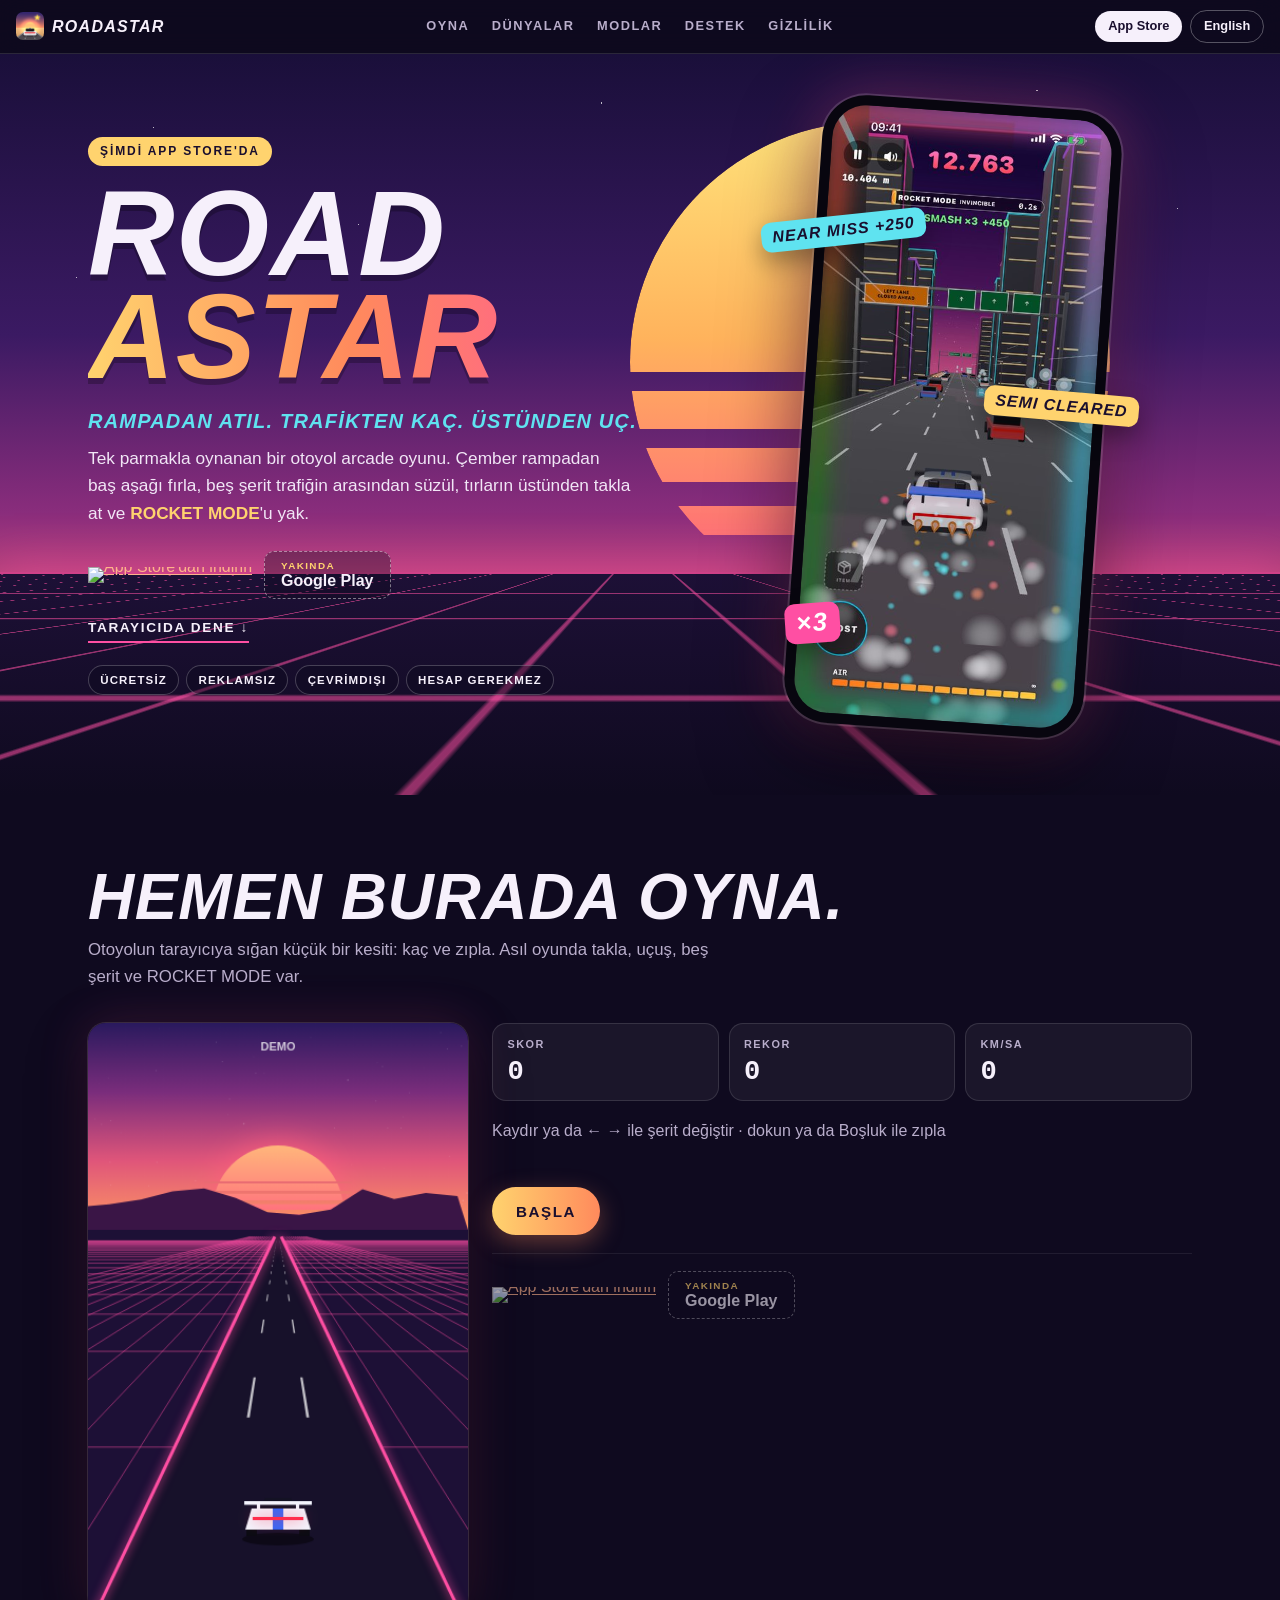
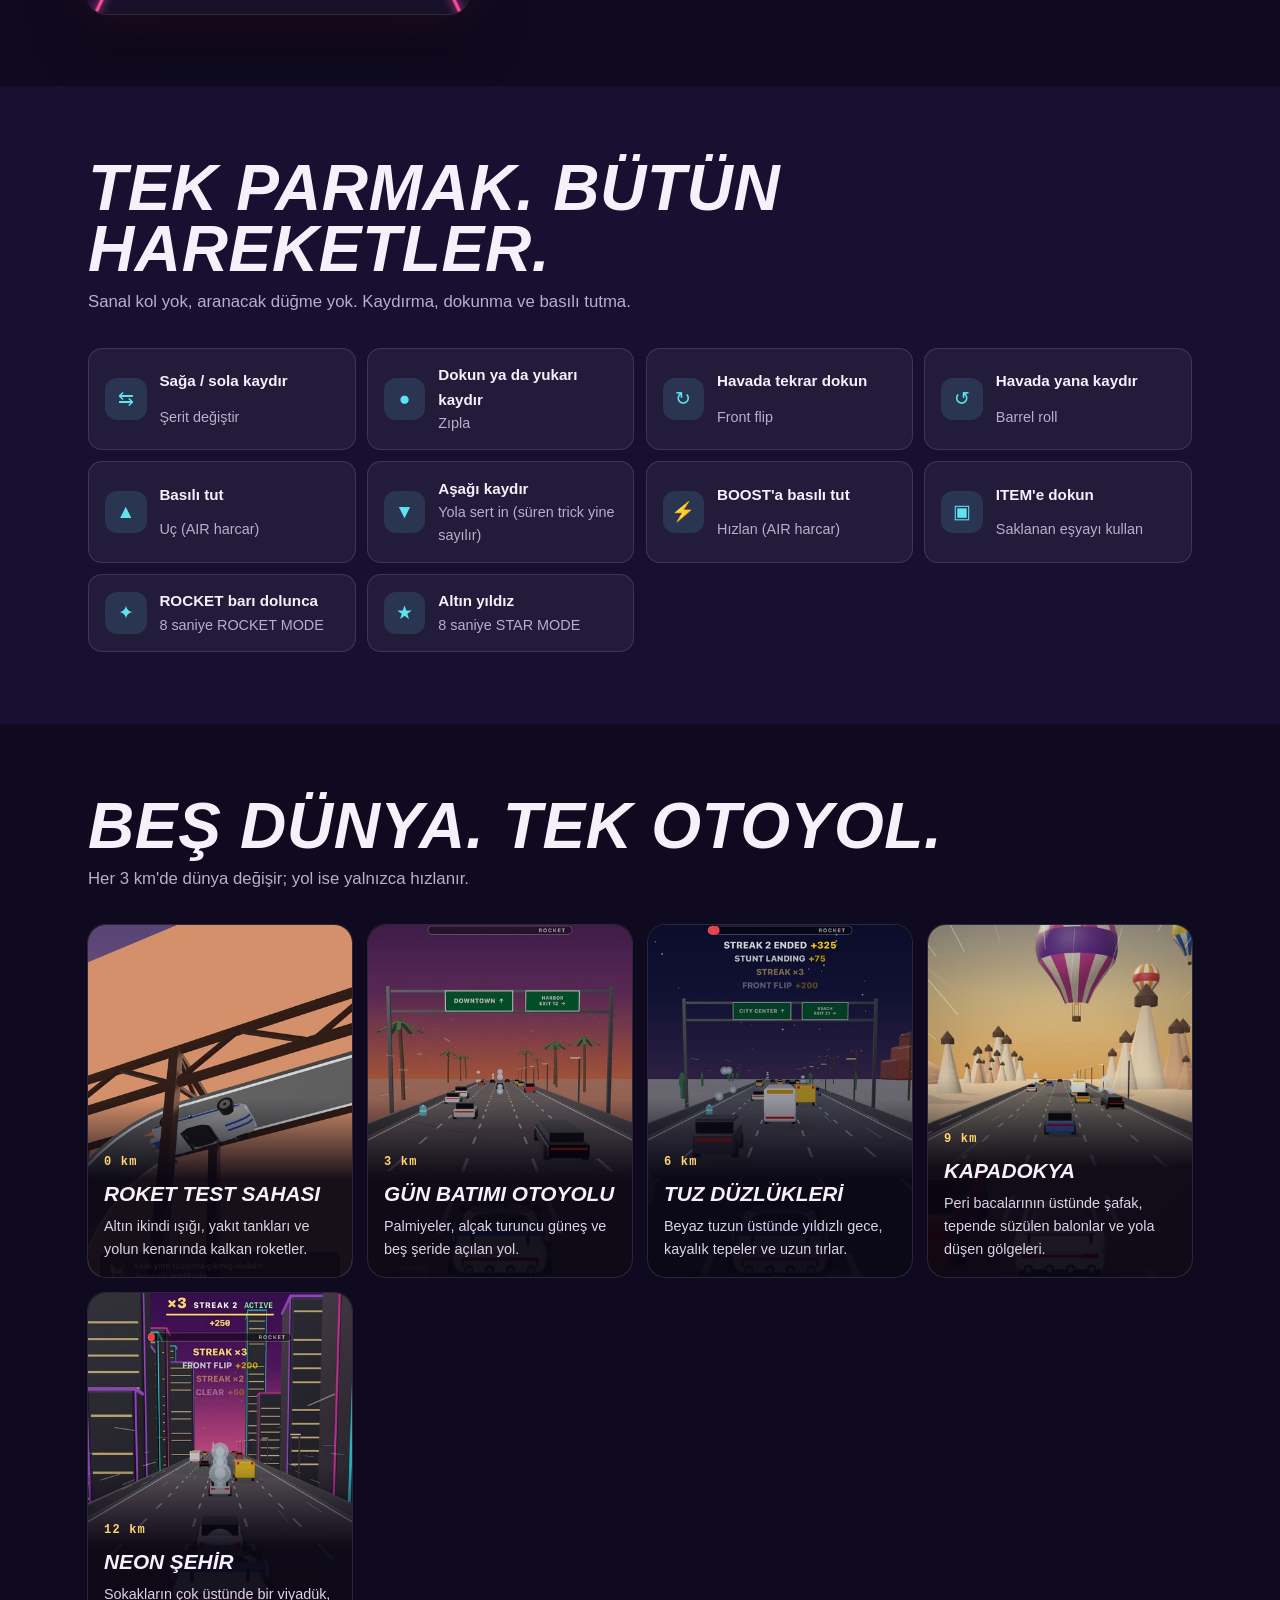
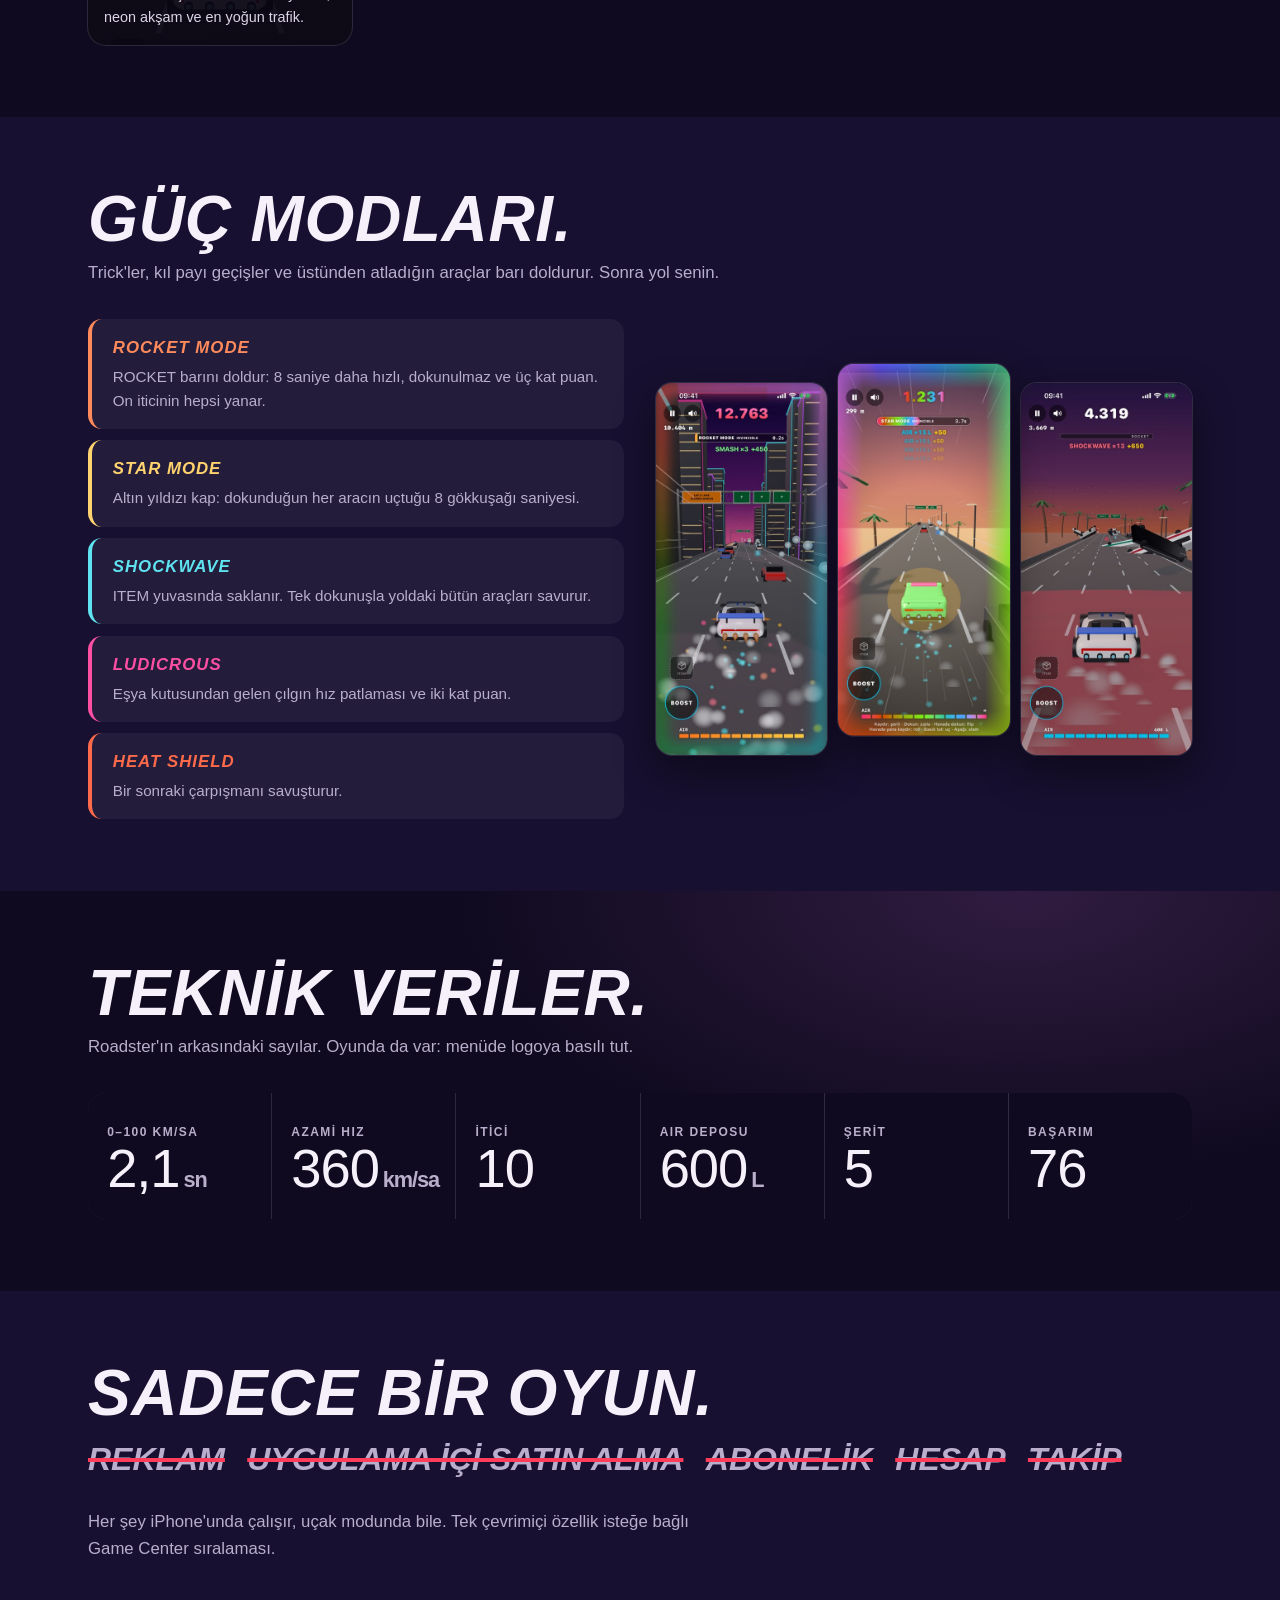
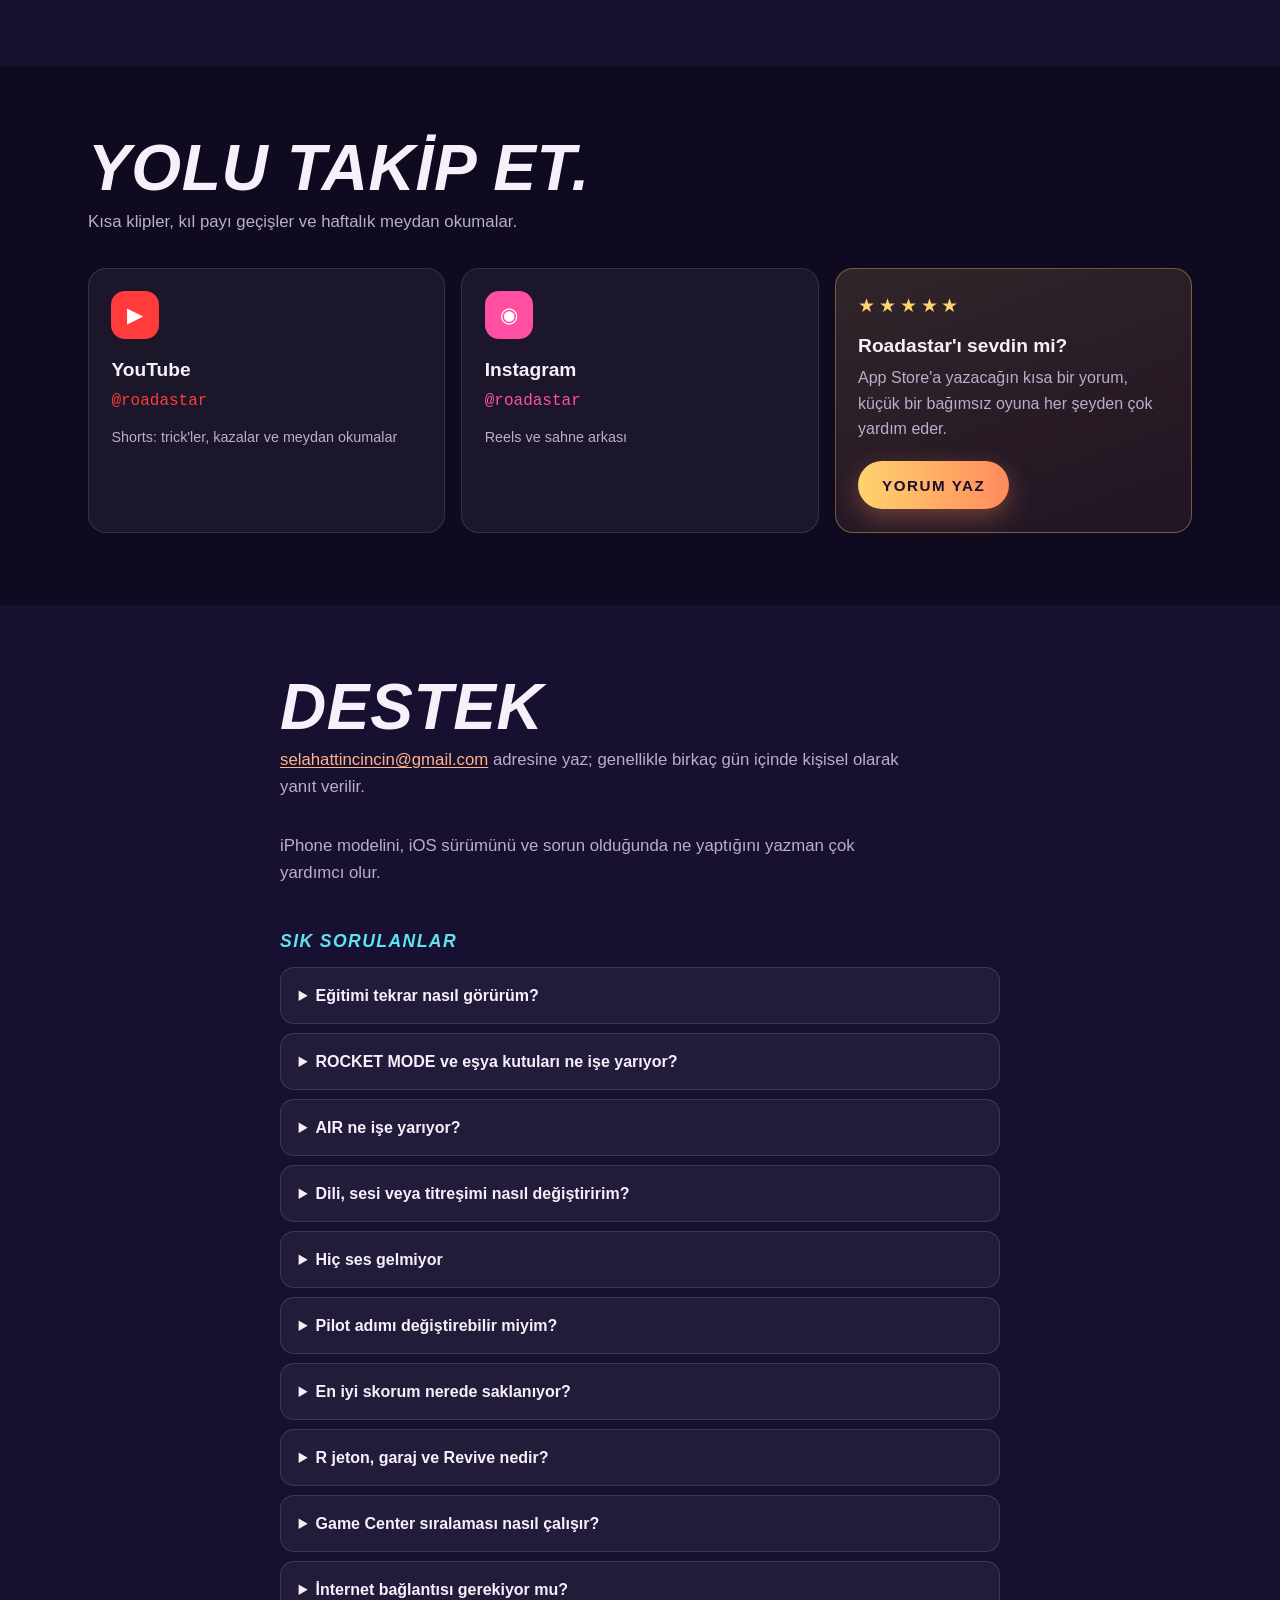
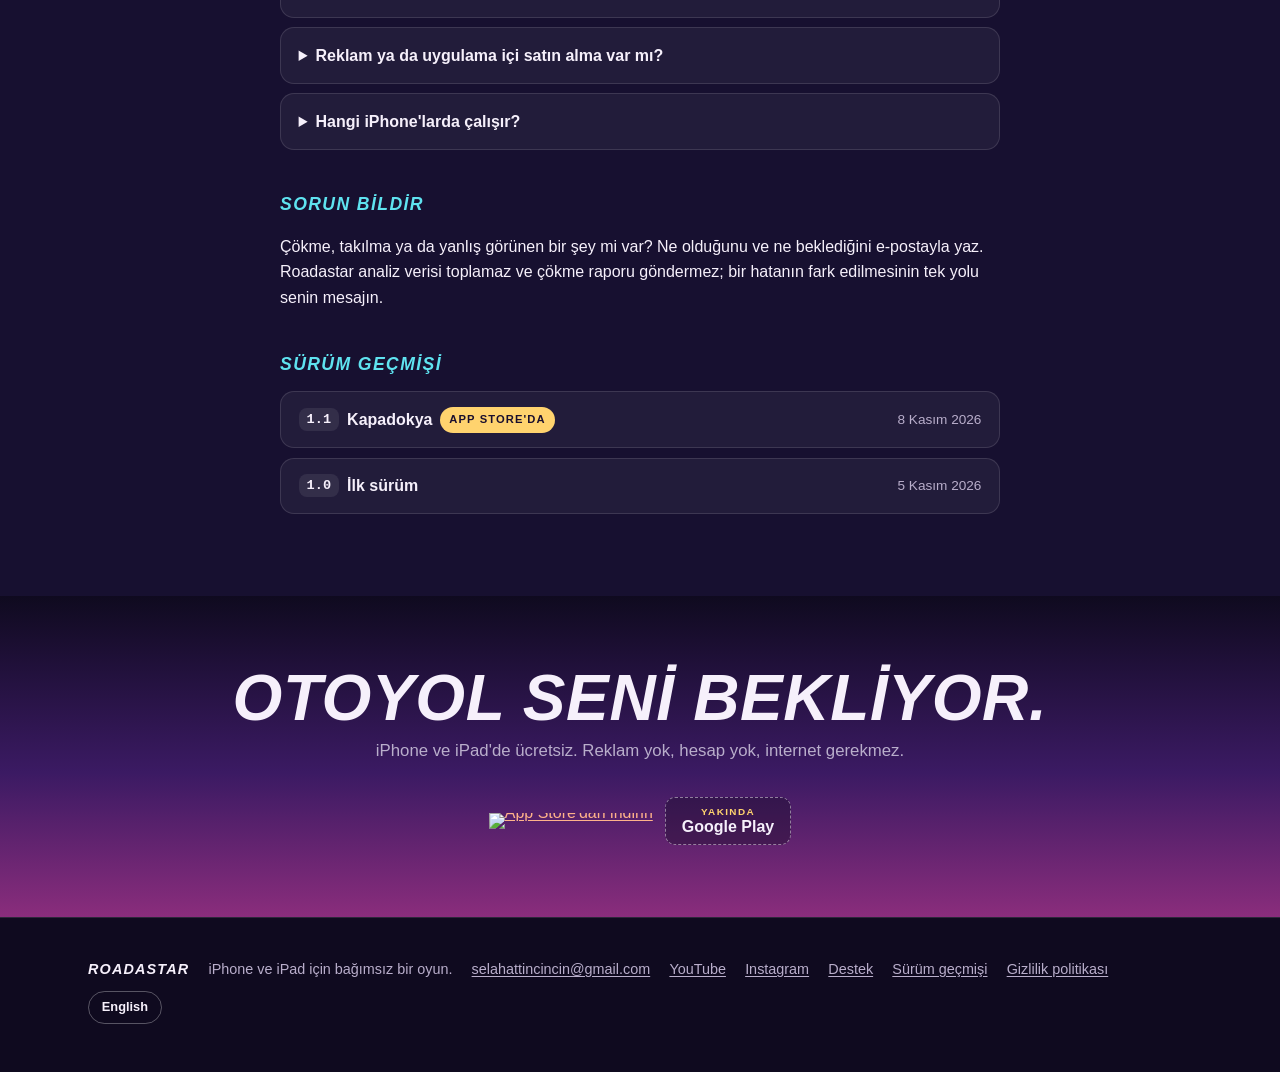
==== commit 486974d2: "Siteyi güncelle (proje 368bdc2)" ====
--- a/tr/index.html
+++ b/tr/index.html
@@ -111,7 +111,7 @@
 
   <section class="band" id="worlds">
     <div class="wrap">
-      <h2 class="big">Dört dünya. Tek otoyol.</h2>
+      <h2 class="big">Beş dünya. Tek otoyol.</h2>
       <p class="sub">Her 3 km'de dünya değişir; yol ise yalnızca hızlanır.</p>
       <ol class="worlds">
         <li class="world">
@@ -127,8 +127,12 @@
           <div class="world-copy"><span class="km">6 km</span><h3>Tuz düzlükleri</h3><p>Beyaz tuzun üstünde yıldızlı gece, kayalık tepeler ve uzun tırlar.</p></div>
         </li>
         <li class="world">
+          <img src="../img/tr-09.jpg" alt="Kapadokya" width="414" height="900" loading="lazy">
+          <div class="world-copy"><span class="km">9 km</span><h3>Kapadokya</h3><p>Peri bacalarının üstünde şafak, tepende süzülen balonlar ve yola düşen gölgeleri.</p></div>
+        </li>
+        <li class="world">
           <img src="../img/tr-03.jpg" alt="Neon şehir" width="414" height="900" loading="lazy">
-          <div class="world-copy"><span class="km">9 km</span><h3>Neon şehir</h3><p>Sokakların çok üstünde bir viyadük, neon akşam ve en yoğun trafik.</p></div>
+          <div class="world-copy"><span class="km">12 km</span><h3>Neon şehir</h3><p>Sokakların çok üstünde bir viyadük, neon akşam ve en yoğun trafik.</p></div>
         </li>
       </ol>
     </div>
@@ -240,7 +244,7 @@
       </details>
       <details>
         <summary>En iyi skorum nerede saklanıyor?</summary>
-        <p>Yalnızca iPhone'unda. Hesap olmadığı için skorlar başka cihaza taşınmaz; uygulamayı silersen skorlar da silinir. Ayrıntısı <a href="privacy.html">gizlilik politikasında</a>.</p>
+        <p>iPhone'unda ve — 1.1 sürümünden itibaren, iCloud'a giriş yaptıysan — kendi iCloud hesabında; böylece yeni bir iPhone'da ya da yeniden kurunca jetonların, rekorun, boyaların ve başarımların geri gelir. Hesap yok ve bize hiçbir şey gönderilmez. Bkz. <a href="privacy.html">gizlilik politikası</a>.</p>
       </details>
       <details>
         <summary>R jeton, garaj ve Revive nedir?</summary>
@@ -268,12 +272,19 @@
 
       <h3 class="mid" id="surum-gecmisi">Sürüm geçmişi</h3>
       <details class="release">
-        <summary><span class="ver">1.1</span> Stüdyo ve hatırlatıcılar <em class="tag">Yakında</em> <span class="date">Geliştiriliyor</span></summary>
+        <summary><span class="ver">1.1</span> Kapadokya <em class="tag">App Store'da</em> <span class="date">8 Kasım 2026</span></summary>
         <div class="changes">
           <div>
+            <h4>Bölgeler</h4>
+            <ul>
+              <li>Yeni dünya: şafakta Kapadokya — yol peri bacalarının arasından geçer, balonlar tepende süzülür, alçaktan geçenlerin gölgesi otoyola düşer</li>
+            </ul>
+          </div>
+          <div>
             <h4>Araç</h4>
             <ul>
               <li>LED farlar ve ön ışık şeridi; gece bölümlerinde farlar yolu aydınlatır</li>
+              <li>Rampada asılı kalınca arka kanat açılır, on itici sırayla ateşlenir</li>
             </ul>
           </div>
           <div>
@@ -285,14 +296,45 @@
           <div>
             <h4>Hatırlatıcılar</h4>
             <ul>
-              <li>Giriş serisi, bekleyen ödüller ve yeni günlük görevler için isteğe bağlı hatırlatıcılar</li>
+              <li>İsteğe bağlı hatırlatıcılar, yalnızca işine yaradığında: giriş serin bozulmadan, yeni görevler ve jetonlar hazır olunca, rekorun bir tur uzaklıktayken</li>
               <li>Günde en fazla bir, gece asla; her tür Profil'den kapatılabilir</li>
             </ul>
           </div>
+          <div>
+            <h4>İlerleme</h4>
+            <ul>
+              <li>İlerlemen iCloud'unda korunur: yeni iPhone'da ya da yeniden kurunca jeton, rekor, boya, eşya ve başarımlar geri gelir</li>
+            </ul>
+          </div>
+          <div>
+            <h4>Paylaşım</h4>
+            <ul>
+              <li>Paylaşılan skorda “Rekorumu geçebilir misin?” daveti ve App Store bağlantısı var</li>
+            </ul>
+          </div>
+          <div>
+            <h4>Game Center</h4>
+            <ul>
+              <li>Sıralamaya katılmak tek dokunuş: Sıralama satırı menüde hep var, yeni rekor anında da önerilir</li>
+            </ul>
+          </div>
+          <div>
+            <h4>Bahaneler</h4>
+            <ul>
+              <li>Geç kalmak için 12 yeni bahane — annenin dördüncü araması, apartman toplantısı, aile grubunda 47 mesaj, eriyen dondurma… toplam 24</li>
+            </ul>
+          </div>
+          <div>
+            <h4>Düzeltmeler</h4>
+            <ul>
+              <li>STAR MODE'da arabaları art arda parçalarken yaşanan kısa takılmalar giderildi</li>
+              <li>Küçük ekranlı iPhone'larda menü ve oyun sonu kartı büyük yazıyla da sığıyor</li>
+            </ul>
+          </div>
         </div>
       </details>
       <details class="release">
-        <summary><span class="ver">1.0</span> İlk sürüm <em class="tag">App Store'da</em> <span class="date">5 Kasım 2026</span></summary>
+        <summary><span class="ver">1.0</span> İlk sürüm  <span class="date">5 Kasım 2026</span></summary>
         <div class="changes">
           <div>
             <h4>Oynanış</h4>
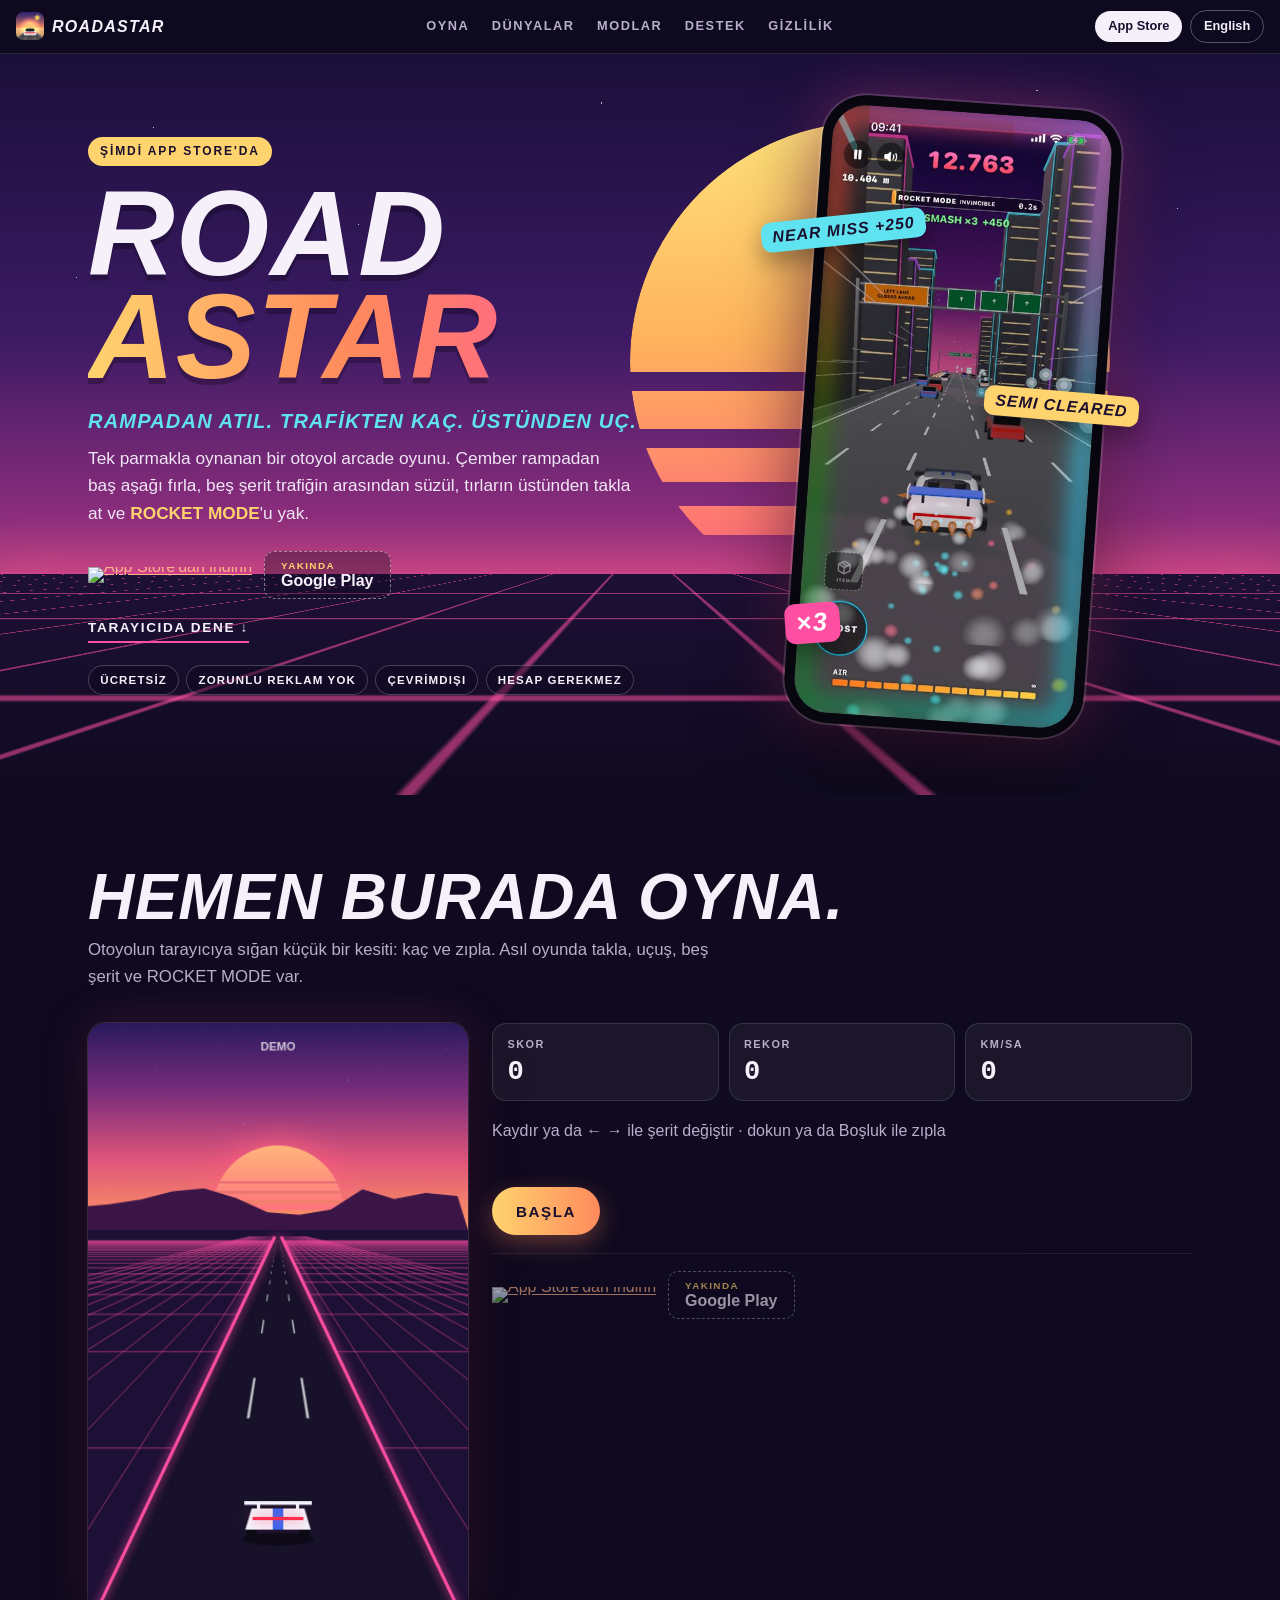
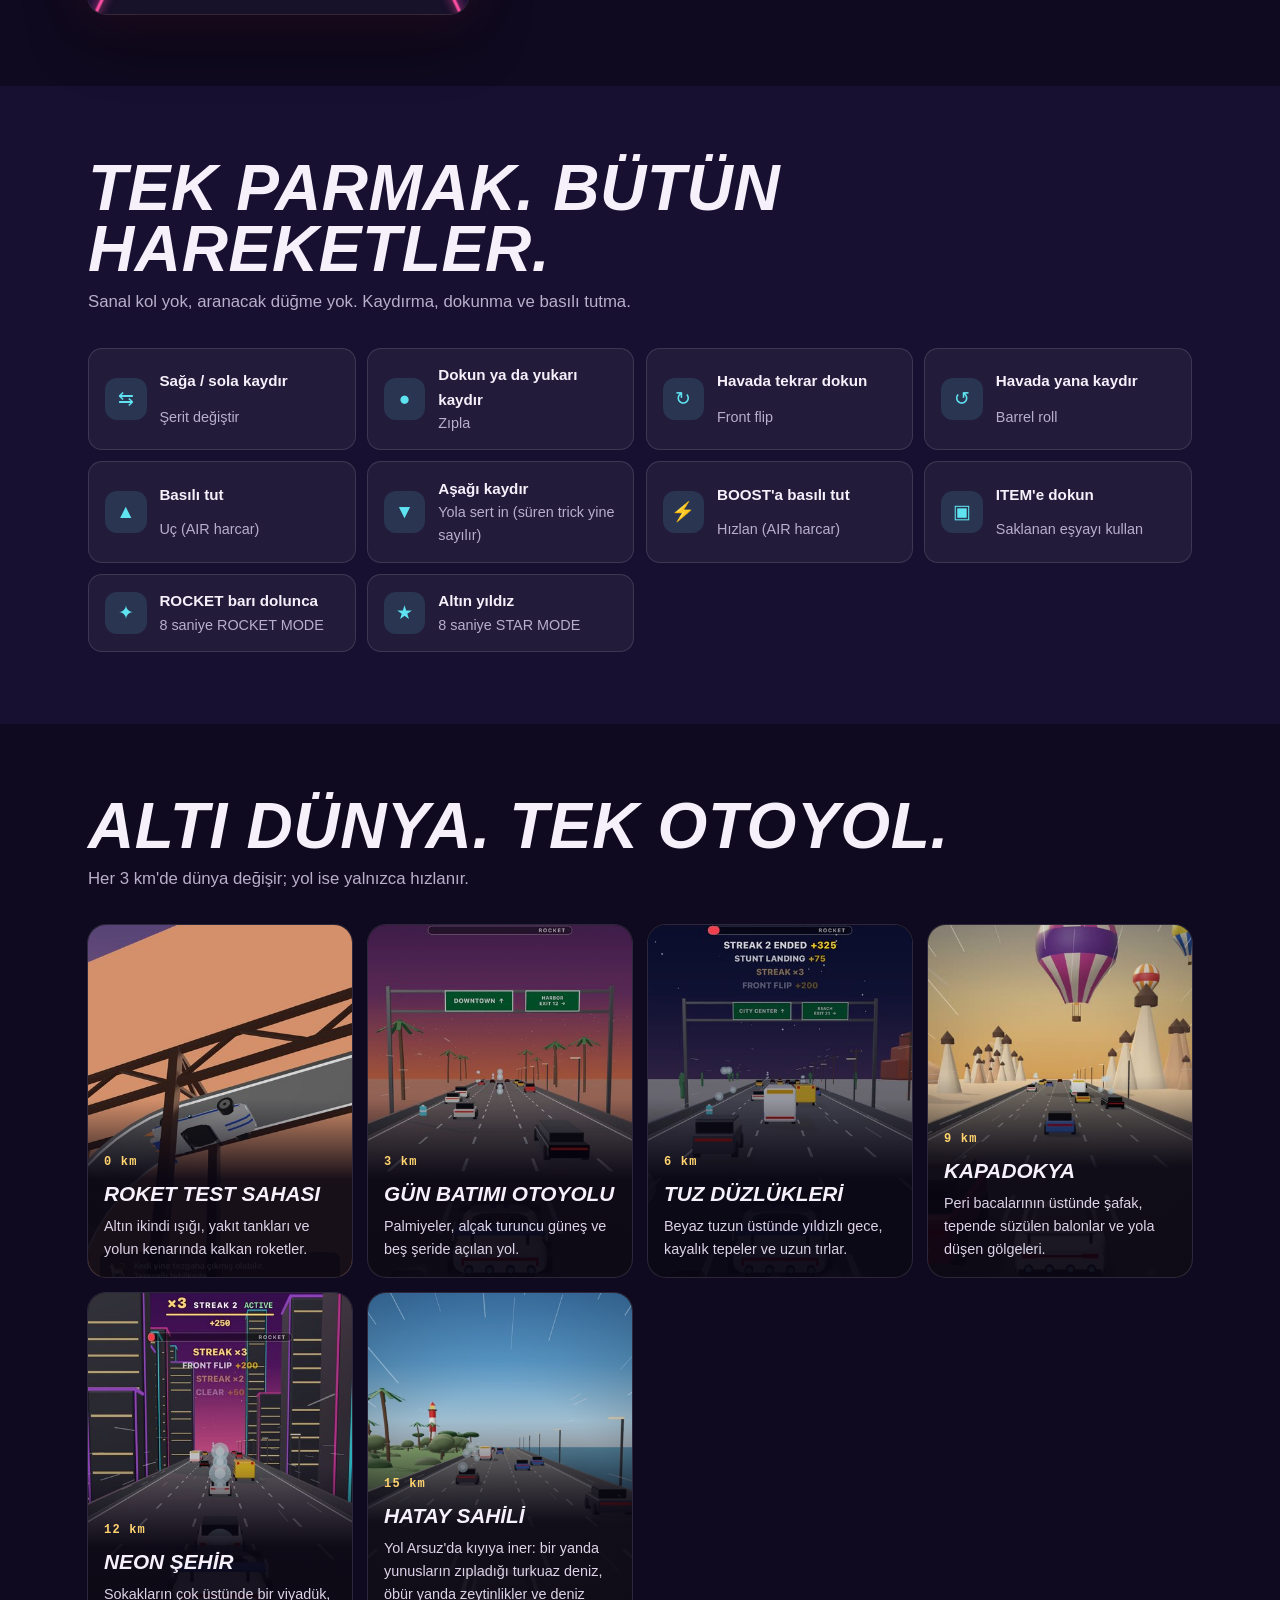
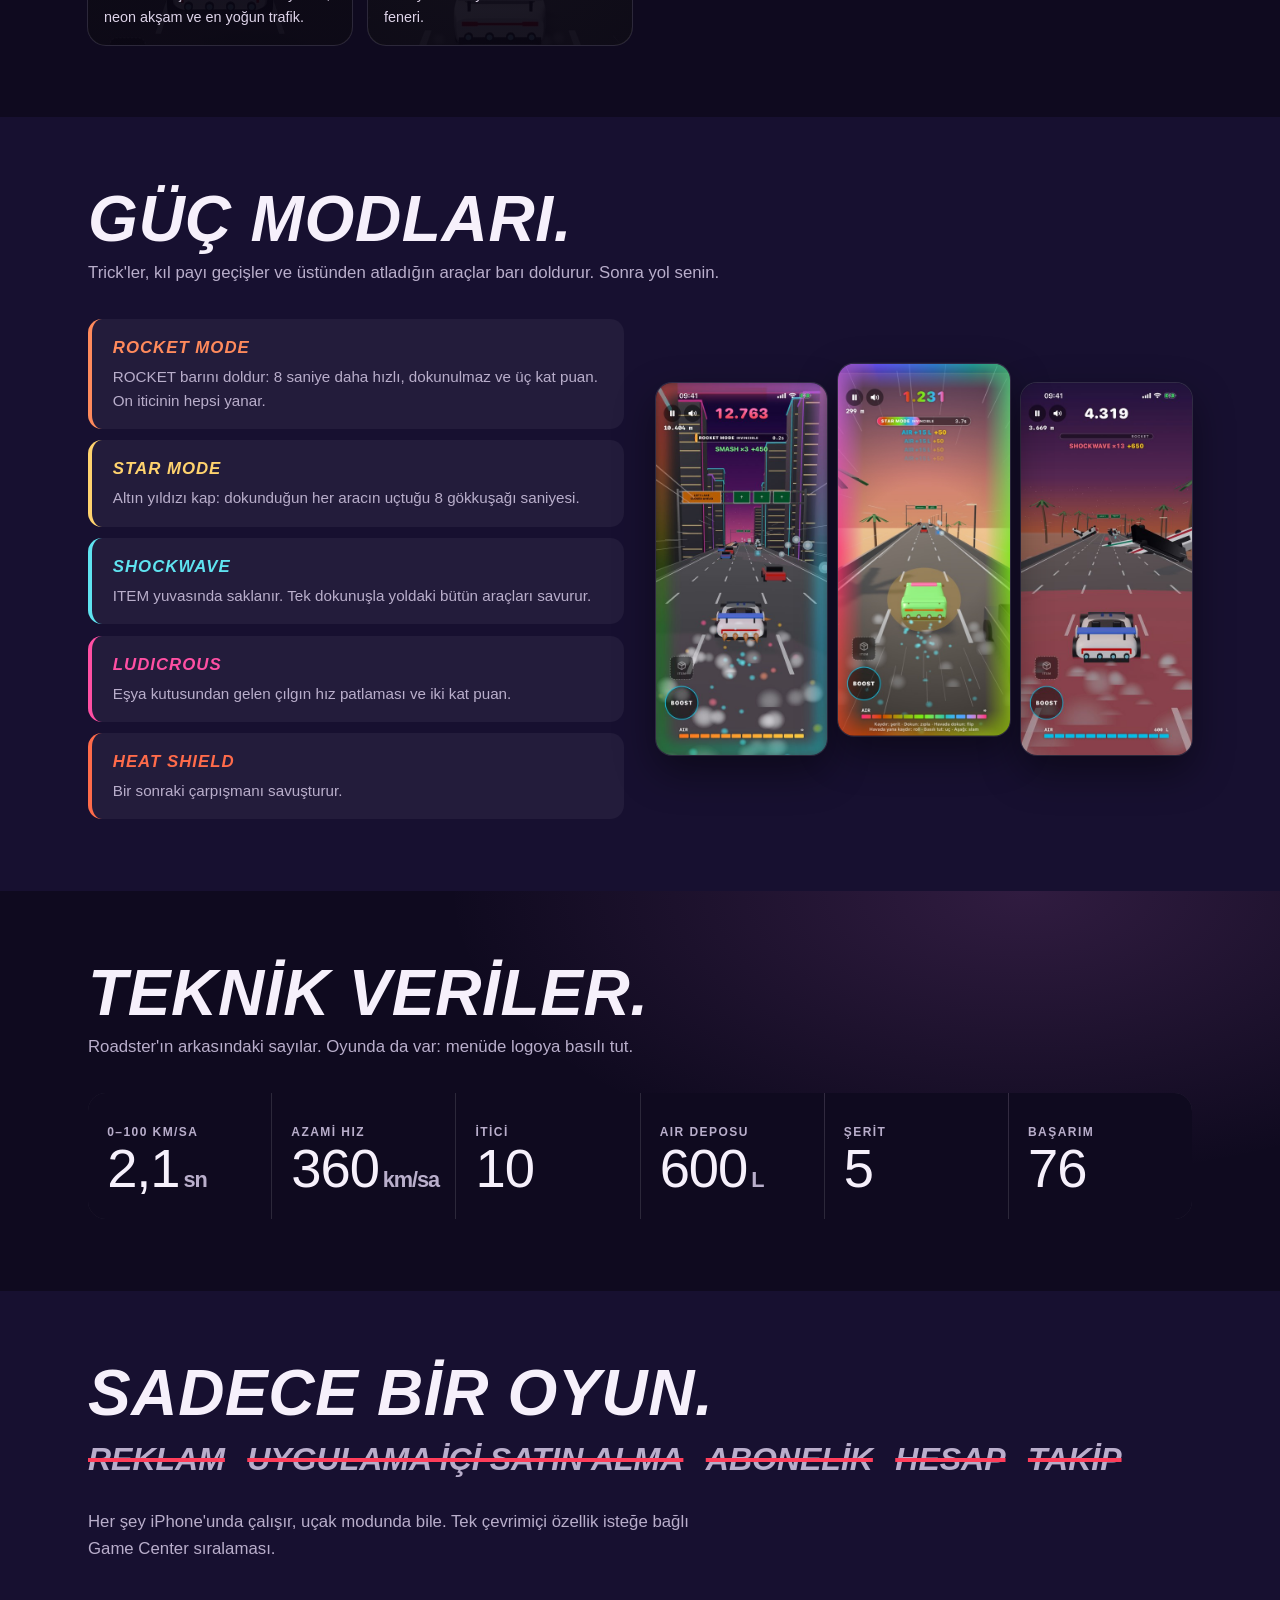
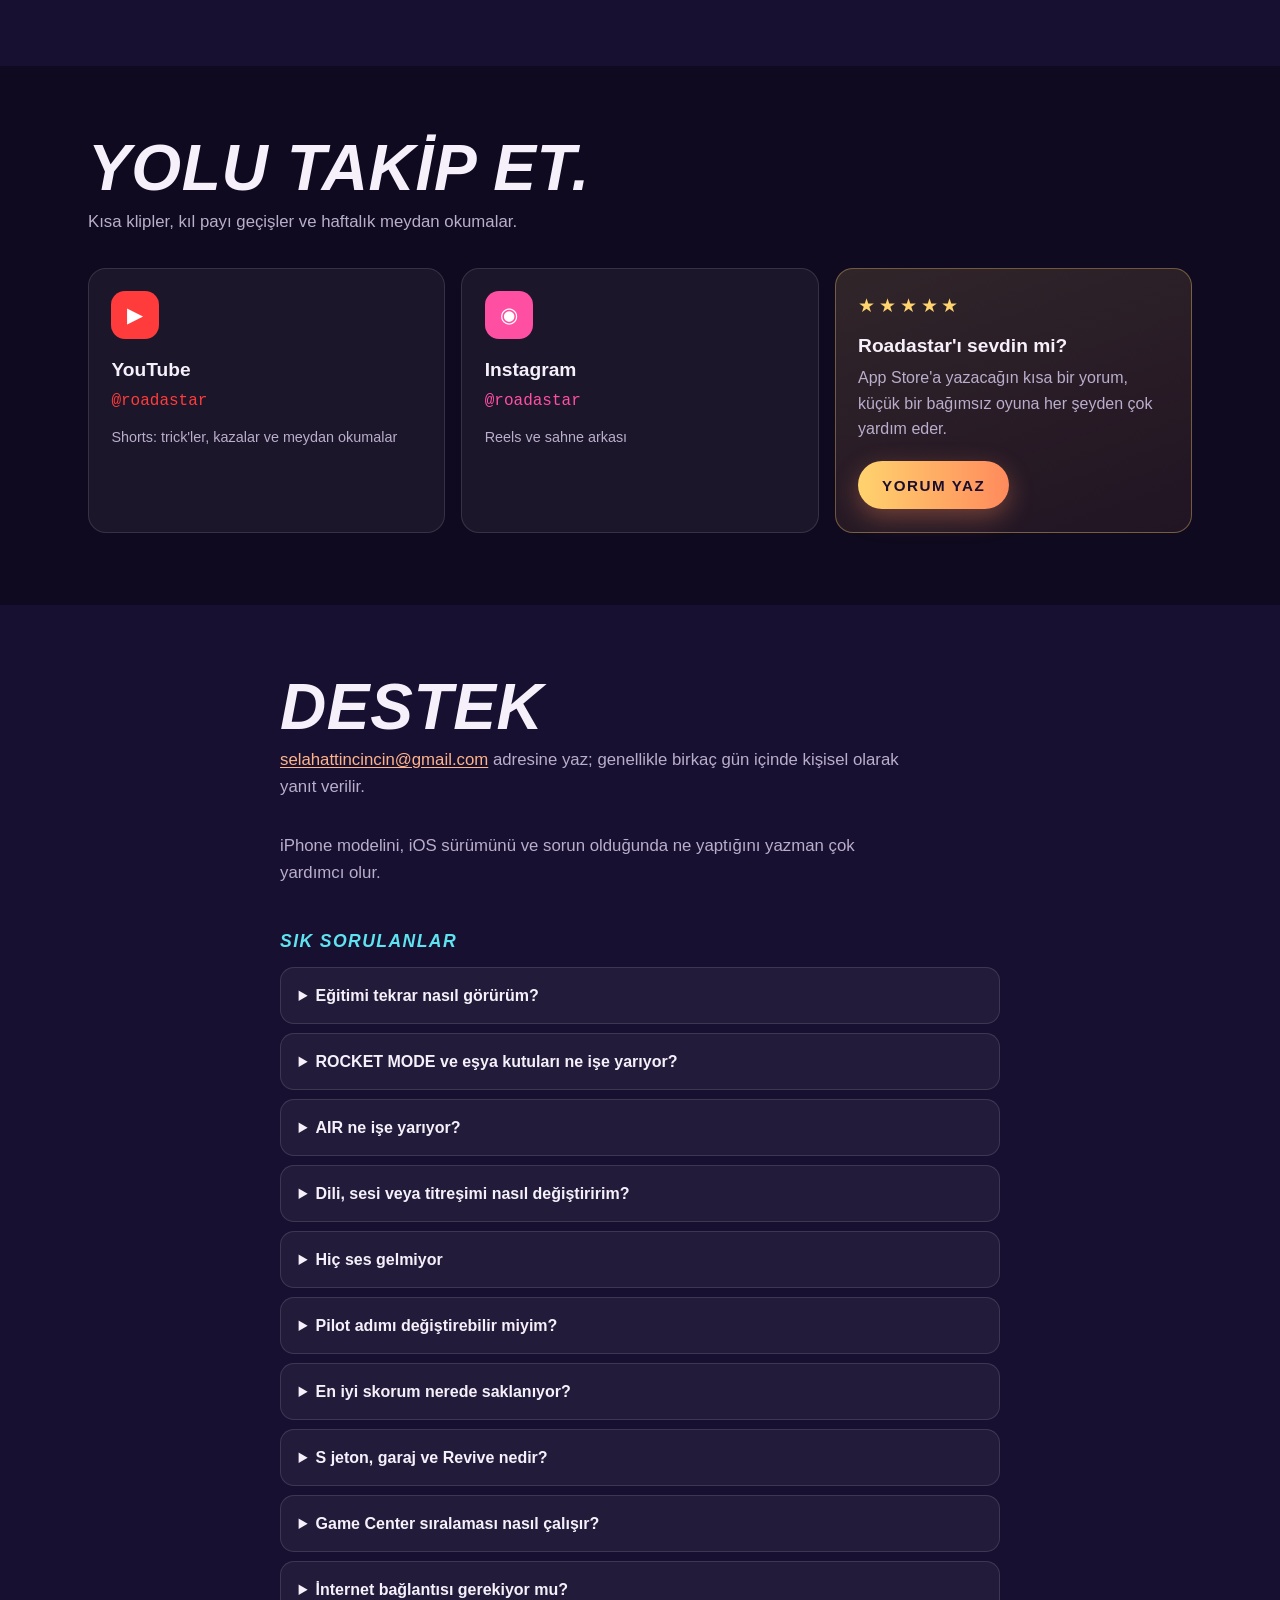
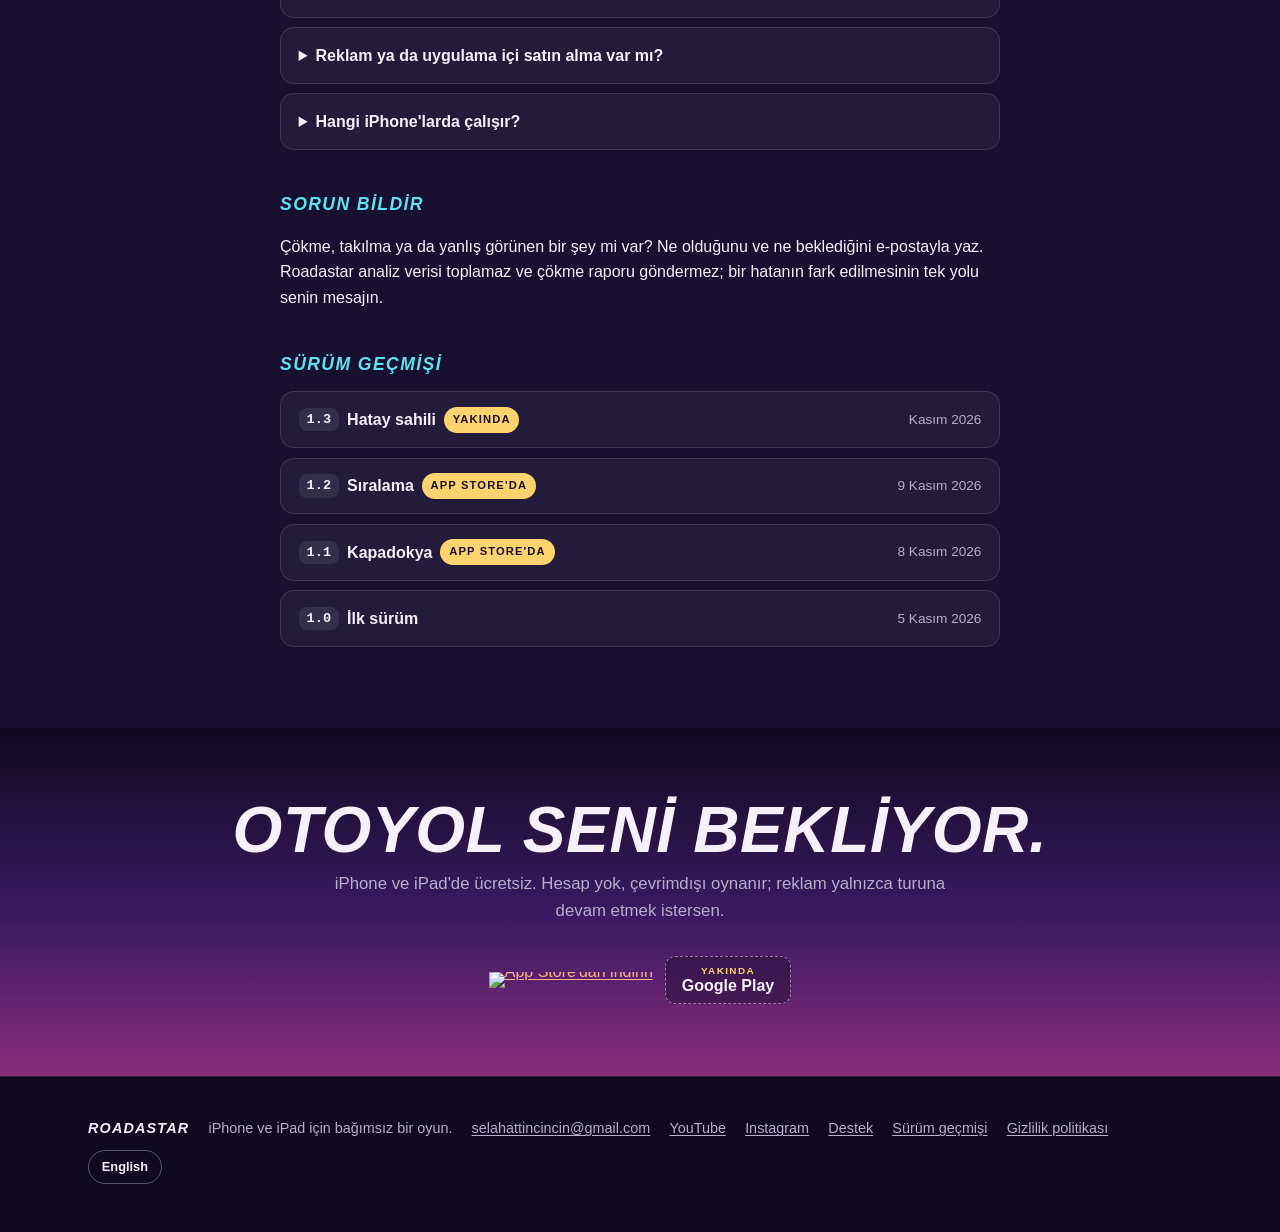
==== commit a8331b68: "Siteyi güncelle (proje 5530860)" ====
--- a/tr/index.html
+++ b/tr/index.html
@@ -5,12 +5,12 @@
 <meta charset="utf-8">
 <meta name="viewport" content="width=device-width, initial-scale=1">
 <title>Roadastar — iPhone için tek parmakla otoyol koşusu</title>
-<meta name="description" content="Rampadan atıl, trafikten kaç, üstünden uç. Roadastar iPhone ve iPad için ücretsiz, tek parmakla oynanan bir otoyol arcade oyunu: reklam yok, hesap yok, tamamen çevrimdışı.">
+<meta name="description" content="Rampadan atıl, trafikten kaç, üstünden uç. Roadastar iPhone ve iPad için ücretsiz, tek parmakla oynanan bir otoyol arcade oyunu: zorunlu reklam yok, hesap yok, çevrimdışı oynanır.">
 <meta name="theme-color" content="#2a1a5e">
 <meta name="apple-itunes-app" content="app-id=6826264560">
 <meta property="og:type" content="website">
 <meta property="og:title" content="Roadastar — iPhone için tek parmakla otoyol koşusu">
-<meta property="og:description" content="Rampadan atıl, trafikten kaç, üstünden uç. Roadastar iPhone ve iPad için ücretsiz, tek parmakla oynanan bir otoyol arcade oyunu: reklam yok, hesap yok, tamamen çevrimdışı.">
+<meta property="og:description" content="Rampadan atıl, trafikten kaç, üstünden uç. Roadastar iPhone ve iPad için ücretsiz, tek parmakla oynanan bir otoyol arcade oyunu: zorunlu reklam yok, hesap yok, çevrimdışı oynanır.">
 <meta property="og:image" content="https://selahattincincin.github.io/roadastar/img/icon.png">
 <link rel="icon" href="../img/icon.png">
 <link rel="apple-touch-icon" href="../img/icon.png">
@@ -50,7 +50,7 @@
       <a class="demo-link" href="#play">Tarayıcıda dene <span aria-hidden="true">↓</span></a>
       <ul class="chips">
         <li>Ücretsiz</li>
-        <li>Reklamsız</li>
+        <li>Zorunlu reklam yok</li>
         <li>Çevrimdışı</li>
         <li>Hesap gerekmez</li>
       </ul>
@@ -111,7 +111,7 @@
 
   <section class="band" id="worlds">
     <div class="wrap">
-      <h2 class="big">Beş dünya. Tek otoyol.</h2>
+      <h2 class="big">Altı dünya. Tek otoyol.</h2>
       <p class="sub">Her 3 km'de dünya değişir; yol ise yalnızca hızlanır.</p>
       <ol class="worlds">
         <li class="world">
@@ -134,6 +134,10 @@
           <img src="../img/tr-03.jpg" alt="Neon şehir" width="414" height="900" loading="lazy">
           <div class="world-copy"><span class="km">12 km</span><h3>Neon şehir</h3><p>Sokakların çok üstünde bir viyadük, neon akşam ve en yoğun trafik.</p></div>
         </li>
+        <li class="world">
+          <img src="../img/tr-10.jpg" alt="Hatay sahili" width="414" height="900" loading="lazy">
+          <div class="world-copy"><span class="km">15 km</span><h3>Hatay sahili</h3><p>Yol Arsuz'da kıyıya iner: bir yanda yunusların zıpladığı turkuaz deniz, öbür yanda zeytinlikler ve deniz feneri.</p></div>
+        </li>
       </ol>
     </div>
   </section>
@@ -247,8 +251,8 @@
         <p>iPhone'unda ve — 1.1 sürümünden itibaren, iCloud'a giriş yaptıysan — kendi iCloud hesabında; böylece yeni bir iPhone'da ya da yeniden kurunca jetonların, rekorun, boyaların ve başarımların geri gelir. Hesap yok ve bize hiçbir şey gönderilmez. Bkz. <a href="privacy.html">gizlilik politikası</a>.</p>
       </details>
       <details>
-        <summary>R jeton, garaj ve Revive nedir?</summary>
-        <p>Başarımlar ve görevler <strong>R jeton</strong> kazandırır. <strong>Garaj</strong>'da bunları boyalara (her biri 1.000 R; İnci Beyazı bedava) ve <strong>Revive</strong>'a (100 R) harcarsın: kazadan sonra 5 saniye içinde kullanırsan yol temizlenir, skorun ve mesafen kalır; tur başına bir kez. Gerçek parayla satın alınacak bir şey yok.</p>
+        <summary>S jeton, garaj ve Revive nedir?</summary>
+        <p>Başarımlar ve görevler <strong>S jeton</strong> kazandırır. <strong>Garaj</strong>'da bunları boyalara (her biri 1.000 S; İnci Beyazı bedava) ve <strong>Revive</strong>'a (100 S) harcarsın: kazadan sonra 5 saniye içinde kullanırsan yol temizlenir, skorun ve mesafen kalır; tur başına bir kez. Gerçek parayla satın alınacak bir şey yok.</p>
       </details>
       <details>
         <summary>Game Center sıralaması nasıl çalışır?</summary>
@@ -256,11 +260,11 @@
       </details>
       <details>
         <summary>İnternet bağlantısı gerekiyor mu?</summary>
-        <p>Hayır. Oyunun tamamı cihazda çalışır, uçak modunda da oynanır. Tek çevrimiçi özellik isteğe bağlı Game Center sıralamasıdır; sen açana kadar kapalıdır.</p>
+        <p>Oynamak için hayır. Oyunun tamamı cihazda çalışır, uçak modunda da oynanır. Çevrimiçi ekler isteğe bağlıdır: Game Center sıralaması, kendi iCloud'undaki ilerlemen ve istersen bir turu sürdürmek için izlediğin reklam.</p>
       </details>
       <details>
         <summary>Reklam ya da uygulama içi satın alma var mı?</summary>
-        <p>Hayır. Reklam, uygulama içi satın alma ya da abonelik yok.</p>
+        <p>Uygulama içi satın alma ya da abonelik yok. Tek reklam isteğe bağlı: kazadan sonra istersen kısa bir reklam izleyip turuna devam edebilirsin, tur başına bir kez. Banner yok, araya giren reklam yok.</p>
       </details>
       <details>
         <summary>Hangi iPhone'larda çalışır?</summary>
@@ -271,6 +275,31 @@
       <p>Çökme, takılma ya da yanlış görünen bir şey mi var? Ne olduğunu ve ne beklediğini e-postayla yaz. Roadastar analiz verisi toplamaz ve çökme raporu göndermez; bir hatanın fark edilmesinin tek yolu senin mesajın.</p>
 
       <h3 class="mid" id="surum-gecmisi">Sürüm geçmişi</h3>
+      <details class="release">
+        <summary><span class="ver">1.3</span> Hatay sahili <em class="tag">Yakında</em> <span class="date">Kasım 2026</span></summary>
+        <div class="changes">
+          <div>
+            <h4>Yenilikler</h4>
+            <ul>
+              <li>Yeni dünya: yunuslu, deniz fenerli Hatay sahil yolu</li>
+              <li>Yolda altın S coin</li>
+              <li>Kazadan sonra isteğe bağlı reklamla devam</li>
+              <li>Daha akıcı görüntü ve düzeltmeler</li>
+            </ul>
+          </div>
+        </div>
+      </details>
+      <details class="release">
+        <summary><span class="ver">1.2</span> Sıralama <em class="tag">App Store'da</em> <span class="date">9 Kasım 2026</span></summary>
+        <div class="changes">
+          <div>
+            <h4>Sıralama</h4>
+            <ul>
+              <li>Menüdeki Sıralama, Game Center verisiyle oyun içi liderlik tablosu açar: Bugün, Bu hafta ve Tüm zamanlar; kürsü, kendi sıran ve bir üsttekini geçmek için gereken puan</li>
+            </ul>
+          </div>
+        </div>
+      </details>
       <details class="release">
         <summary><span class="ver">1.1</span> Kapadokya <em class="tag">App Store'da</em> <span class="date">8 Kasım 2026</span></summary>
         <div class="changes">
@@ -454,18 +483,18 @@
             <ul>
               <li>Bronz, gümüş, altın, platin ve efsane kademeli 76 başarım, 7'si gizli</li>
               <li>İki tur görevi ve her gece yarısı yenilenen bir günlük görev</li>
-              <li>Ödül olarak R jeton; başarım açılınca turun ortasında kupa kartı çıkar</li>
+              <li>Ödül olarak S jeton; başarım açılınca turun ortasında kupa kartı çıkar</li>
             </ul>
           </div>
           <div>
             <h4>Garaj</h4>
             <ul>
-              <li>Altı boya: İnci Beyazı bedava, diğerleri 1.000 R; seçerken araç önünde döner</li>
-              <li>100 R'ye Revive: kazadan sonra 5 saniyen var, yol temizlenir ve skorun kalır, tur başına bir kez</li>
+              <li>Altı boya: İnci Beyazı bedava, diğerleri 1.000 S; seçerken araç önünde döner</li>
+              <li>100 S'ye Revive: kazadan sonra 5 saniyen var, yol temizlenir ve skorun kalır, tur başına bir kez</li>
               <li>Menü bağlantıları: Nasıl oynanır, Kontroller, Başarımlar, Garaj ve Sıralama</li>
               <li>Hoş geldin hediyesi: bir ücretsiz Revive</li>
-              <li>Başlangıç eşyaları: Start Revive (30 R, ilk kazada otomatik dirilme), Coin Double (20 R) ve Head Start (10 R: 5 km ileriden 100.000 puanla başla); PLAY'den sonra BAŞLANGIÇ EŞYALARI kartında seçilir</li>
-              <li>Her turun sonunda her 100 m için 1 R, sonuç kartında gösterilir</li>
+              <li>Başlangıç eşyaları: Start Revive (30 S, ilk kazada otomatik dirilme), Coin Double (20 S) ve Head Start (10 S: 5 km ileriden 100.000 puanla başla); PLAY'den sonra BAŞLANGIÇ EŞYALARI kartında seçilir</li>
+              <li>Her turun sonunda her 100 m için 1 S, sonuç kartında gösterilir</li>
               <li>Kaza diyaloğu sitedeki REVIVE? kartı gibi</li>
             </ul>
           </div>
@@ -491,7 +520,7 @@
             <h4>Görevler</h4>
             <ul>
               <li>Ayrı Görevler ekranı: yenilenme sayaçlı iki günlük görev, ödül tek dokunuşla alınır</li>
-              <li>Günlük giriş serisi: ardışık her gün 10 R ekler, en çok 50; günlük ziyaret jetonu +10 R</li>
+              <li>Günlük giriş serisi: ardışık her gün 10 S ekler, en çok 50; günlük ziyaret jetonu +10 S</li>
               <li>Menüde Güncellemeler kutusu: bekleyen ödüller ve günlük görevler satır içi Al düğmesiyle</li>
             </ul>
           </div>
@@ -503,7 +532,7 @@
   <section class="band cta-band">
     <div class="wrap">
       <h2 class="big">Otoyol seni bekliyor.</h2>
-      <p class="sub">iPhone ve iPad'de ücretsiz. Reklam yok, hesap yok, internet gerekmez.</p>
+      <p class="sub">iPhone ve iPad'de ücretsiz. Hesap yok, çevrimdışı oynanır; reklam yalnızca turuna devam etmek istersen.</p>
 <div class="stores">
   <a class="appstore" href="https://apps.apple.com/tr/app/roadastar/id6826264560"><img src="https://toolbox.marketingtools.apple.com/api/v2/badges/download-on-the-app-store/black/tr-tr" alt="App Store'dan indirin" height="48"></a>
   <span class="playsoon"><small>Yakında</small>Google Play</span>
